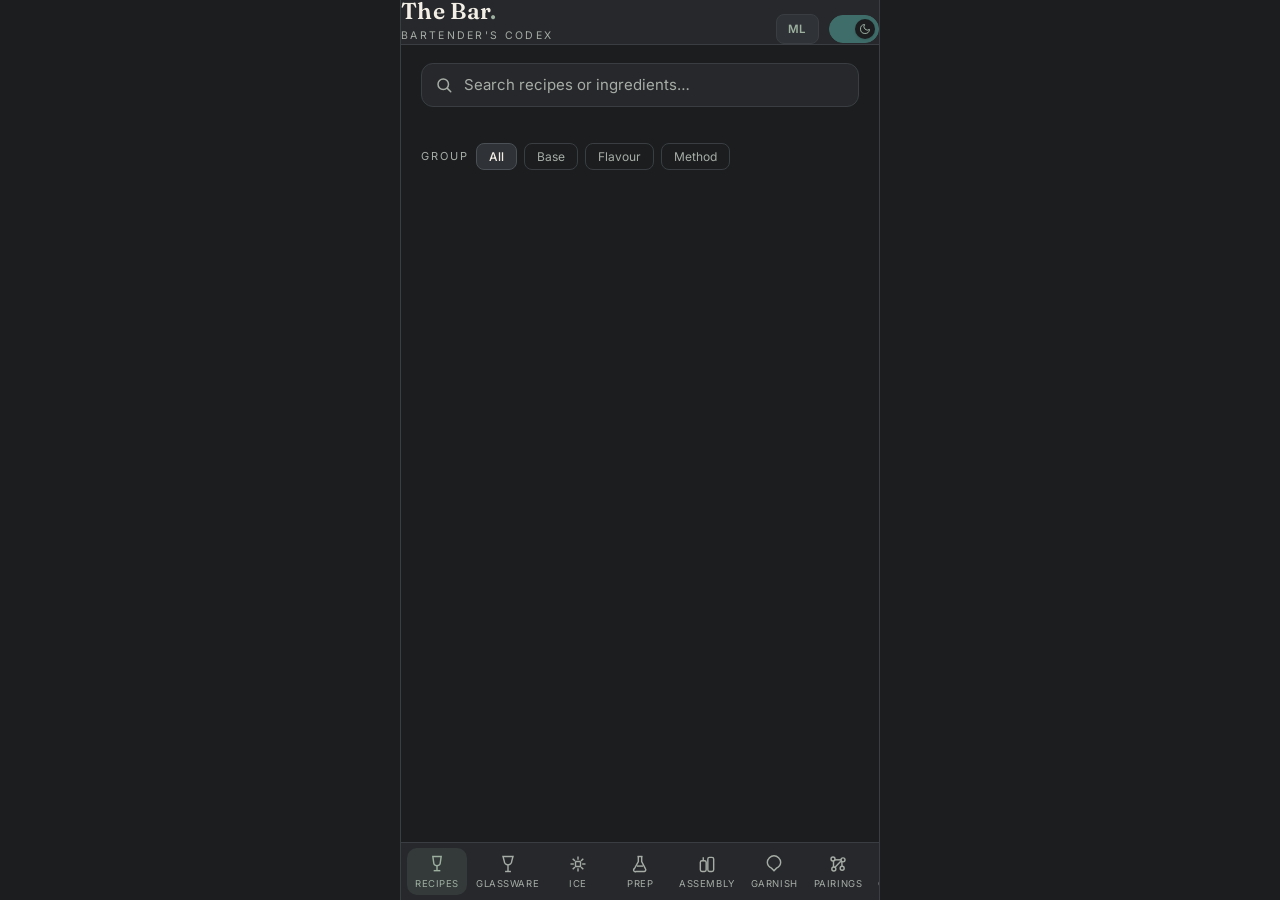
==== index.html @ e8b851ca "feat: The Bar — cocktail recipe browser + service app Single-file vanilla HTML/CSS/JS app (no framew" ====
<!DOCTYPE html>
<html lang="en" data-theme="dark">
<head>
<meta charset="UTF-8" />
<meta name="viewport" content="width=device-width, initial-scale=1.0, maximum-scale=1.0, viewport-fit=cover" />
<meta id="theme-color-meta" name="theme-color" content="#1B1D1F" />
<meta name="apple-mobile-web-app-capable" content="yes" />
<meta name="apple-mobile-web-app-status-bar-style" content="black-translucent" />
<meta name="apple-mobile-web-app-title" content="The Bar" />
<title>The Bar — Cocktail recipes &amp; service</title>
<link rel="preconnect" href="https://fonts.googleapis.com" />
<link rel="preconnect" href="https://fonts.gstatic.com" crossorigin />
<link href="https://fonts.googleapis.com/css2?family=Fraunces:opsz,wght@9..144,400;9..144,500;9..144,600&family=Inter:wght@400;500;600&display=swap" rel="stylesheet" />
<!-- Design tokens (colours, fonts, motion) — edit tokens.css to re-theme -->
<link rel="stylesheet" href="tokens.css" />
<style>
/* ── Reset ─────────────────────────────────────────────── */
*,*::before,*::after{box-sizing:border-box;margin:0;padding:0;-webkit-tap-highlight-color:transparent}
html,body{height:100%}
body{background:var(--bg);color:var(--text);font-family:var(--sans);font-size:16px;line-height:1.5;
  -webkit-font-smoothing:antialiased;display:flex;justify-content:center;transition:background .25s,color .25s}

/* ── App shell ─────────────────────────────────────────── */
.app{width:100%;max-width:480px;min-height:100dvh;background:var(--bg);display:flex;
  flex-direction:column;position:relative;overflow:hidden;
  border-left:1px solid var(--border);border-right:1px solid var(--border)}

/* ── Topbar ────────────────────────────────────────────── */
.topbar{flex:0 0 auto;padding:calc(env(safe-area-inset-top)+18px) 20px 13px;
  border-bottom:1px solid var(--border);background:var(--surface);
  display:flex;align-items:flex-end;justify-content:space-between}
.brand{font-family:var(--serif);font-weight:600;font-size:23px;letter-spacing:.3px;line-height:1}
.brand .dot{color:var(--accent)}
.brand-sub{font-size:10.5px;letter-spacing:.22em;text-transform:uppercase;color:var(--muted);margin-top:5px}
.topbar-right{display:flex;gap:10px;align-items:center}

/* Unit toggle pill */
.unit-toggle{font-family:var(--sans);font-size:11.5px;font-weight:600;letter-spacing:.06em;
  padding:0 11px;height:30px;border-radius:8px;border:1px solid var(--border);
  background:var(--surface-alt);color:var(--accent);cursor:pointer;transition:.2s var(--ease)}
.unit-toggle:active{transform:scale(.93)}

/* Moon/Sun theme flick toggle */
.theme-flick{width:50px;height:28px;border-radius:14px;border:1px solid var(--border);
  background:var(--surface-alt);cursor:pointer;position:relative;
  transition:background .28s var(--ease),border-color .28s;padding:0}
[data-theme="dark"] .theme-flick{background:var(--accent-m);border-color:var(--accent-m)}
.theme-flick .knob{position:absolute;top:3px;left:3px;width:20px;height:20px;border-radius:50%;
  background:var(--bg);display:flex;align-items:center;justify-content:center;
  transition:transform .28s var(--ease),background .28s;box-shadow:0 1px 3px rgba(0,0,0,.15)}
[data-theme="dark"] .theme-flick .knob{transform:translateX(22px)}
.theme-flick .knob svg{width:12px;height:12px;stroke:var(--accent);fill:none;stroke-width:2;flex:0 0 auto}

/* ── Main / views ──────────────────────────────────────── */
.main{flex:1;position:relative;overflow:hidden}
.view{position:absolute;inset:0;overflow-y:auto;-webkit-overflow-scrolling:touch;
  padding:18px 20px calc(76px + env(safe-area-inset-bottom));
  opacity:0;transform:translateY(8px);
  transition:opacity .3s var(--ease),transform .3s var(--ease);pointer-events:none}
.view.active{opacity:1;transform:none;pointer-events:auto}
#detail{transform:translateX(30px)}#detail.active{transform:none}

/* ── Search & chips ────────────────────────────────────── */
.search{position:relative;margin-bottom:12px}
.search input{width:100%;height:44px;border-radius:12px;border:1px solid var(--border);
  background:var(--surface);color:var(--text);font-family:var(--sans);font-size:15px;
  padding:0 16px 0 42px;outline:none;transition:.2s}
.search input::placeholder{color:var(--muted)}
.search input:focus{border-color:var(--accent)}
.search svg{position:absolute;left:14px;top:50%;transform:translateY(-50%);
  width:18px;height:18px;stroke:var(--muted);fill:none}
.chips{display:flex;gap:8px;overflow-x:auto;padding:0 0 4px;
  margin:0 -20px;padding-left:20px;padding-right:20px;scrollbar-width:none}
.chips::-webkit-scrollbar{display:none}
.chip{flex:0 0 auto;border:1px solid var(--border);background:transparent;color:var(--muted);
  font-family:var(--sans);font-size:13px;padding:6px 13px;border-radius:999px;
  cursor:pointer;transition:.2s var(--ease);white-space:nowrap}
.chip.on{background:var(--accent);border-color:var(--accent);color:var(--bg);font-weight:500}
.chip:active{transform:scale(.95)}

/* Flavour chips (secondary row) */
.fchips{display:flex;gap:7px;overflow-x:auto;padding:8px 0 12px;
  margin:0 -20px;padding-left:20px;padding-right:20px;scrollbar-width:none}
.fchips::-webkit-scrollbar{display:none}
.fchip{flex:0 0 auto;border:1px solid var(--border);background:transparent;color:var(--muted);
  font-family:var(--sans);font-size:12px;padding:5px 11px;border-radius:999px;
  cursor:pointer;transition:.2s var(--ease);white-space:nowrap;letter-spacing:.01em}
.fchip.on{background:var(--accent-soft);border-color:var(--accent-m);color:var(--accent);font-weight:500}

/* Group-by selector */
.view-opts{display:flex;align-items:center;gap:7px;margin-bottom:14px;flex-wrap:wrap}
.view-opts .lbl{font-size:11px;letter-spacing:.18em;text-transform:uppercase;color:var(--muted);flex:0 0 auto}
.grp-btn{border:1px solid var(--border);background:transparent;color:var(--muted);
  font-family:var(--sans);font-size:12px;padding:5px 12px;border-radius:8px;
  cursor:pointer;transition:.2s var(--ease);white-space:nowrap}
.grp-btn.on{background:var(--surface-alt);border-color:var(--border-s);color:var(--text);font-weight:500}

/* Group header */
.grp-head{font-size:10.5px;letter-spacing:.22em;text-transform:uppercase;color:var(--accent);
  margin:20px 0 10px;padding-top:4px}
.grp-head:first-child{margin-top:0}

/* ── Recipe cards ───────────────────────────────────────── */
.count{font-size:12px;color:var(--muted);margin:0 2px 12px}
.card{position:relative;display:block;width:100%;text-align:left;cursor:pointer;
  background:var(--surface);border:1px solid var(--border);border-radius:16px;
  padding:16px 18px 15px;margin-bottom:10px;color:var(--text);
  transition:.22s var(--ease);overflow:hidden}
.card:active{transform:scale(.986);background:var(--surface-alt)}
.card .ab{position:absolute;left:0;top:12px;bottom:12px;width:3px;
  border-radius:0 3px 3px 0;background:var(--accent)}
.card h3{font-family:var(--serif);font-weight:500;font-size:20px;line-height:1.15;padding-left:8px}
.card .meta{display:flex;align-items:center;gap:8px;margin-top:6px;padding-left:8px;color:var(--muted);font-size:12.5px}
.card .meta b{color:var(--accent);font-weight:500}
.card .ftags{display:flex;flex-wrap:wrap;gap:5px;margin-top:8px;padding-left:8px}
.card .ftag{font-size:11px;padding:2px 8px;border-radius:5px;
  background:var(--accent-soft);color:var(--accent);letter-spacing:.02em}
.sep{width:3px;height:3px;border-radius:50%;background:var(--border-s);flex:0 0 auto}
.empty{text-align:center;color:var(--muted);padding:60px 20px;font-size:14px}

/* ── Detail view ───────────────────────────────────────── */
.back{display:inline-flex;align-items:center;gap:7px;background:none;border:none;
  color:var(--muted);font-family:var(--sans);font-size:14px;cursor:pointer;padding:4px 0;margin-bottom:14px}
.back svg{width:16px;height:16px;stroke:var(--accent);fill:none;stroke-width:2}
.d-head{display:flex;gap:14px;align-items:flex-start;justify-content:space-between}
.d-title{font-family:var(--serif);font-weight:600;font-size:30px;line-height:1.05}
.d-actions{display:flex;gap:6px;align-items:flex-start;padding-top:4px}
.fav-btn{background:none;border:none;cursor:pointer;color:var(--muted);
  padding:3px;transition:.2s;border-radius:6px}
.fav-btn.on{color:var(--warning)}
.fav-btn svg{width:22px;height:22px;fill:none;stroke:currentColor;stroke-width:1.8;display:block}
.fav-btn.on svg{fill:currentColor}
.d-glassart{flex:0 0 auto;color:var(--accent)}
.d-glassart svg{width:48px;height:70px;display:block}
.d-profile{color:var(--muted);font-size:14px;line-height:1.55;margin-top:12px;
  font-style:italic;font-family:var(--serif)}
.tags{display:flex;flex-wrap:wrap;gap:7px;margin-top:14px}
.tag{font-size:11.5px;color:var(--text);background:var(--surface-alt);
  border:1px solid var(--border);padding:5px 11px;border-radius:8px}
.tag b{color:var(--accent);font-weight:500}
.d-flavours{display:flex;flex-wrap:wrap;gap:6px;margin-top:10px}
.d-ftag{font-size:11.5px;padding:4px 10px;border-radius:6px;
  background:var(--accent-soft);color:var(--accent);border:1px solid var(--accent-m);
  letter-spacing:.02em}
.section-label{font-size:10.5px;letter-spacing:.26em;text-transform:uppercase;
  color:var(--muted);margin:24px 0 12px}
.unit-inline{float:right;margin-top:-2px;font-size:11px;font-weight:600;letter-spacing:.05em;
  color:var(--accent);background:var(--accent-soft);border:1px solid var(--accent-m);
  border-radius:6px;padding:2px 9px;cursor:pointer;transition:.2s;font-family:var(--sans)}
.unit-inline:active{transform:scale(.93)}
.ing{display:flex;align-items:baseline;gap:12px;padding:9px 0;
  border-bottom:1px solid var(--border)}
.ing:last-child{border-bottom:none}
.ing .q{flex:0 0 80px;color:var(--accent);font-variant-numeric:tabular-nums;
  font-size:13.5px;font-weight:600}
.ing .n{color:var(--text);font-size:15px}
.step{display:flex;gap:12px;padding:6px 0}
.step .num{flex:0 0 22px;height:22px;border-radius:50%;border:1px solid var(--border-s);
  color:var(--accent);font-size:11px;display:flex;align-items:center;justify-content:center;margin-top:2px}
.step p{font-size:14.5px;line-height:1.55;color:var(--text)}
.note{background:var(--surface-alt);border:1px solid var(--border);
  border-left:3px solid var(--accent);border-radius:0 12px 12px 0;
  padding:13px 15px;font-size:14px;line-height:1.6;color:var(--muted)}
.note b{color:var(--text);font-weight:500}

/* ── FlavorGraph pairing UI ────────────────────────────── */
.fg-block{margin-top:8px}
.fg-row{margin:14px 0}
.fg-label{display:block;font-size:10.5px;letter-spacing:.22em;text-transform:uppercase;
  color:var(--muted);margin-bottom:8px}
.fg-chips{display:flex;flex-wrap:wrap;gap:6px}
.fg-chip{font-size:12.5px;padding:5px 11px;border-radius:7px;cursor:pointer;
  background:var(--surface-alt);color:var(--text);border:1px solid var(--border);
  transition:.15s var(--ease);display:inline-flex;align-items:center;gap:6px}
.fg-chip:hover{border-color:var(--accent-m);color:var(--accent)}
.fg-chip:active{transform:scale(.95)}
.fg-chip small{font-size:9.5px;letter-spacing:.08em;text-transform:uppercase;color:var(--muted)}
.fg-hint{color:var(--muted);font-size:13px;padding:6px 0}
.fg-twist-btn{margin-top:14px;font-family:var(--sans);font-size:13px;font-weight:600;
  letter-spacing:.03em;color:var(--accent);background:var(--accent-soft);
  border:1px solid var(--accent-m);border-radius:9px;padding:9px 16px;cursor:pointer;
  transition:.18s var(--ease)}
.fg-twist-btn:hover{background:var(--accent);color:var(--bg)}
.fg-twist-btn:active{transform:scale(.96)}
.fg-twist-btn:disabled{opacity:.6;cursor:default}
.fg-credit{margin-top:16px;font-size:10.5px;color:var(--muted);opacity:.8}
.fg-explore-head{font-size:10.5px;letter-spacing:.22em;text-transform:uppercase;
  color:var(--muted);margin:6px 0 12px}
.fg-explore-grid .fg-chip{font-size:13.5px;padding:7px 13px}

/* ── Library tabs shared ───────────────────────────────── */
.lib-head{font-family:var(--serif);font-size:22px;font-weight:500;margin-bottom:4px}
.lib-sub{color:var(--muted);font-size:13.5px;line-height:1.5;margin-bottom:18px}
.lib-card{background:var(--surface);border:1px solid var(--border);border-radius:16px;
  padding:15px;margin-bottom:10px;display:flex;gap:13px;align-items:flex-start}
.lib-art{flex:0 0 50px;height:74px;color:var(--accent);display:flex;align-items:center;justify-content:center}
.lib-art svg{width:46px;height:70px}
.lib-card h3{font-family:var(--serif);font-weight:500;font-size:17.5px;line-height:1.1}
.lib-card .aka{color:var(--muted);font-size:11.5px;margin-top:3px}
.lib-card p{color:var(--muted);font-size:13.5px;line-height:1.5;margin-top:8px}
.lib-card .mr{margin-top:8px;font-size:12.5px;color:var(--text)}
.lib-card .mr b{color:var(--accent);font-weight:500}
.lib-card .cap{margin-top:5px;font-size:12px;color:var(--muted)}

/* ── Ice tab (redesigned) ──────────────────────────────── */
.ice-selector{display:flex;gap:7px;overflow-x:auto;padding:0 0 16px;
  margin:0 -20px;padding-left:20px;padding-right:20px;scrollbar-width:none}
.ice-selector::-webkit-scrollbar{display:none}
.ice-pill{flex:0 0 auto;border:1px solid var(--border);background:transparent;color:var(--muted);
  font-family:var(--sans);font-size:12.5px;padding:7px 14px;border-radius:999px;
  cursor:pointer;transition:.2s var(--ease);white-space:nowrap}
.ice-pill.on{background:var(--accent);border-color:var(--accent);color:var(--bg);font-weight:500}
.ice-detail-card{background:var(--surface);border:1px solid var(--border);border-radius:20px;overflow:hidden}
.ice-big-art{background:var(--surface-alt);padding:32px 20px 24px;
  display:flex;align-items:center;justify-content:center;min-height:180px;
  border-bottom:1px solid var(--border)}
.ice-big-art svg{width:100%;max-width:260px;height:auto}
.ice-detail-body{padding:22px 20px}
.ice-name{font-family:var(--serif);font-weight:500;font-size:22px;line-height:1.1;margin-bottom:4px}
.ice-dil-badge{display:inline-flex;align-items:center;gap:6px;margin-bottom:14px}
.ice-dil-label{font-size:10px;letter-spacing:.2em;text-transform:uppercase;color:var(--muted)}
.ice-dil-val{font-size:12.5px;font-weight:600;color:var(--accent);
  background:var(--accent-soft);border:1px solid var(--accent-m);
  padding:2px 10px;border-radius:6px}
.ice-desc{color:var(--muted);font-size:14px;line-height:1.6;margin-bottom:20px;font-family:var(--serif);font-style:italic}
.ice-section{margin-bottom:18px}
.ice-section-label{font-size:10px;letter-spacing:.24em;text-transform:uppercase;
  color:var(--muted);margin-bottom:9px}
.ice-list{list-style:none;display:flex;flex-direction:column;gap:5px}
.ice-list li{font-size:14px;color:var(--text);line-height:1.5;
  display:flex;align-items:flex-start;gap:8px}
.ice-list li::before{content:"";flex:0 0 5px;height:5px;border-radius:50%;
  background:var(--accent-m);margin-top:7px}
.ice-list.avoid li::before{background:var(--danger)}
.ice-chips-row{display:flex;flex-wrap:wrap;gap:7px}
.ice-chip-item{font-size:12.5px;padding:5px 12px;border-radius:8px;
  background:var(--surface-alt);border:1px solid var(--border);color:var(--text)}
.ice-notes{display:flex;flex-direction:column;gap:9px;margin-top:4px}
.ice-note-item{font-size:13px;line-height:1.55;color:var(--muted);
  background:var(--surface-alt);border-radius:10px;padding:10px 13px;
  border-left:3px solid var(--accent)}
.ice-note-item b{color:var(--text);font-weight:500}

/* ── Techniques (Prep / Assembly) ──────────────────────── */
.tcat{font-size:10.5px;letter-spacing:.26em;text-transform:uppercase;color:var(--accent);margin:22px 0 12px}
.tcat:first-child{margin-top:2px}
.tcard{background:var(--surface);border:1px solid var(--border);border-radius:16px;padding:16px 18px;margin-bottom:10px}
.tcard h3{font-family:var(--serif);font-weight:500;font-size:17.5px;line-height:1.15}
.tcard .sum{color:var(--muted);font-size:13.5px;line-height:1.5;margin-top:6px}
.tcard details{margin-top:10px}
.tcard summary{cursor:pointer;font-size:12.5px;color:var(--accent);letter-spacing:.04em;list-style:none;padding:4px 0;user-select:none}
.tcard summary::-webkit-details-marker{display:none}
.tcard summary::after{content:' 93'}
.tcard details[open] summary::after{content:' 91'}
.tcard .how{margin-top:8px}
.tcard .how .step{padding:4px 0}
.tcard .tip{margin-top:10px;font-size:13px;line-height:1.55;color:var(--text);background:var(--surface-alt);border-radius:10px;padding:10px 13px}
.tcard .tip b{color:var(--accent);font-weight:500}
.variant-tag{display:inline-block;font-size:11px;padding:2px 9px;border-radius:6px;background:var(--accent-soft);color:var(--accent);margin:4px 3px 0 0}

/* ── Garnish grid ──────────────────────────────────────── */
.garn-grid{display:grid;grid-template-columns:1fr 1fr;gap:9px}
.garn-card{background:var(--surface);border:1px solid var(--border);border-radius:13px;padding:13px}
.garn-card h4{font-family:var(--serif);font-size:14.5px;font-weight:500;margin-bottom:4px}
.garn-card .place{font-size:11.5px;color:var(--accent)}
.garn-card .tip{font-size:12px;color:var(--muted);margin-top:5px;line-height:1.4}

/* ── Conversions ───────────────────────────────────────── */
.conv-tabs{display:flex;gap:6px;margin-bottom:20px;flex-wrap:wrap}
.conv-tab{border:1px solid var(--border);background:transparent;color:var(--muted);
  font-family:var(--sans);font-size:12.5px;padding:7px 13px;border-radius:8px;cursor:pointer;transition:.2s}
.conv-tab.on{background:var(--accent);border-color:var(--accent);color:var(--bg);font-weight:600}
.conv-panel{display:none}.conv-panel.on{display:block}
.conv-row{display:flex;gap:8px;align-items:center;margin-bottom:12px}
.conv-row input[type=number]{flex:1;height:44px;border-radius:10px;border:1px solid var(--border);
  background:var(--surface);color:var(--text);font-size:16px;padding:0 14px;
  outline:none;font-family:var(--sans);transition:.2s;min-width:0}
.conv-row input:focus{border-color:var(--accent)}
.conv-row select{height:44px;border-radius:10px;border:1px solid var(--border);
  background:var(--surface);color:var(--text);font-size:13.5px;padding:0 10px;outline:none;cursor:pointer;font-family:var(--sans)}
.conv-result{background:var(--surface-alt);border-radius:12px;padding:18px;text-align:center;margin-top:4px}
.conv-result .val{font-family:var(--serif);font-size:30px;font-weight:500;color:var(--accent)}
.conv-result .lbl{font-size:13px;color:var(--muted);margin-top:3px}
.conv-setting{display:flex;align-items:center;justify-content:space-between;
  background:var(--surface);border:1px solid var(--border);border-radius:12px;padding:13px 16px;margin-top:16px}
.conv-setting .cs-text span{font-size:14px;color:var(--text)}
.conv-setting .cs-text small{font-size:12px;color:var(--muted);display:block;margin-top:2px}
.toggle-pill{position:relative;width:42px;height:24px;background:var(--border-s);
  border-radius:12px;cursor:pointer;transition:background .2s;border:none;flex:0 0 auto}
.toggle-pill.on{background:var(--accent)}
.toggle-pill::after{content:'';position:absolute;left:3px;top:3px;width:18px;height:18px;
  border-radius:50%;background:#fff;transition:transform .2s}
.toggle-pill.on::after{transform:translateX(18px)}

/* ── Favourites & Settings ─────────────────────────────── */
.fav-empty{text-align:center;padding:60px 20px;color:var(--muted);font-size:14px}
.settings-sec{margin-bottom:26px}
.settings-sec h3{font-family:var(--serif);font-size:18px;font-weight:500;margin-bottom:12px}
.setting-row{display:flex;align-items:center;justify-content:space-between;
  padding:13px 0;border-bottom:1px solid var(--border)}
.setting-row:last-child{border-bottom:none}
.setting-row .sr-text span{font-size:14.5px}
.setting-row .sr-text small{font-size:12px;color:var(--muted);display:block;margin-top:2px}
.datasrc{margin-top:10px;font-size:12px;color:var(--muted);display:flex;align-items:center;gap:7px}
.datasrc .pill{width:7px;height:7px;border-radius:50%;background:var(--success);flex:0 0 auto}

/* ── Add view ──────────────────────────────────────────── */
.add-grid{display:grid;grid-template-columns:1fr 1fr;gap:10px}
.add-btn{background:var(--surface);border:1px solid var(--border);border-radius:14px;
  padding:18px 14px;cursor:pointer;text-align:center;transition:.2s var(--ease);color:var(--text)}
.add-btn:active{transform:scale(.95);background:var(--surface-alt)}
.add-btn svg{width:24px;height:24px;stroke:var(--accent);fill:none;stroke-width:1.6;display:block;margin:0 auto 8px}
.add-btn span{font-size:13px}

/* ── Bottom nav ────────────────────────────────────────── */
.nav{position:absolute;left:0;right:0;bottom:0;display:flex;overflow-x:auto;
  scrollbar-width:none;background:var(--surface);border-top:1px solid var(--border);
  padding:5px 6px calc(5px + env(safe-area-inset-bottom));gap:2px;
  -webkit-overflow-scrolling:touch}
.nav::-webkit-scrollbar{display:none}
.nav button{flex:0 0 auto;min-width:60px;background:none;border:none;color:var(--muted);
  font-family:var(--sans);font-size:9.5px;letter-spacing:.06em;text-transform:uppercase;
  cursor:pointer;display:flex;flex-direction:column;align-items:center;gap:4px;
  padding:6px 7px;border-radius:10px;transition:.2s var(--ease);white-space:nowrap}
.nav button svg{width:20px;height:20px;stroke:currentColor;fill:none;stroke-width:1.7}
.nav button.on{color:var(--accent);background:var(--accent-soft)}
.nav button:active{transform:scale(.88)}
</style>
</head>
<body>
<div class="app">
  <header class="topbar">
    <div>
      <div class="brand">The Bar<span class="dot">.</span></div>
      <div class="brand-sub">Bartender's codex</div>
    </div>
    <div class="topbar-right">
      <button class="unit-toggle" id="unit-toggle-btn">ML</button>
      <button class="theme-flick" id="theme-btn" aria-label="Toggle theme">
        <span class="knob" id="theme-knob">
          <svg id="theme-icon" viewBox="0 0 24 24">
            <path d="M21 12.79A9 9 0 1111.21 3 7 7 0 0021 12.79z"/>
          </svg>
        </span>
      </button>
    </div>
  </header>

  <div class="main">

    <!-- RECIPES
         DEV NOTE — recipe overview segmentation options:
         Currently: filter by base spirit (horizontal chip bar) + flavour tags.
         Future considerations for additional grouping axes:
           - By colour: amber / white / red / pink / green — useful for visual menu design
           - By occasion: aperitivo / digestivo / session / celebration
           - By ABV tier: low (under 10%) / mid / high / spirit-forward
           - By occasion / service context: brunch / nightcap / long drink / shot
           - By ingredient availability ("what can I make?")
         The group-by selector below (All / Base / Flavour / Method) is the v1
         approach. Colour and occasion grouping should be added as additional
         flavour tags in the recipe data, not as separate data fields, so they
         work with the same filter/group rendering logic.
    -->
    <section class="view active" id="recipes">
      <div class="search">
        <svg viewBox="0 0 24 24" fill="none" stroke-width="2" stroke-linecap="round"><circle cx="11" cy="11" r="7"/><line x1="21" y1="21" x2="16.5" y2="16.5"/></svg>
        <input id="q" type="search" placeholder="Search recipes or ingredients…" autocomplete="off" />
      </div>
      <!-- Spirit filter chips -->
      <div class="chips" id="chips"></div>
      <!-- Flavour filter chips -->
      <div class="fchips" id="fchips"></div>
      <!-- Group-by selector -->
      <div class="view-opts">
        <span class="lbl">Group</span>
        <button class="grp-btn on" data-grp="none">All</button>
        <button class="grp-btn" data-grp="base">Base</button>
        <button class="grp-btn" data-grp="flavour">Flavour</button>
        <button class="grp-btn" data-grp="method">Method</button>
      </div>
      <div class="count" id="count"></div>
      <div id="list"></div>
    </section>

    <!-- DETAIL -->
    <section class="view" id="detail"></section>

    <!-- GLASSWARE -->
    <section class="view" id="glassware">
      <div class="lib-head">Glassware</div>
      <div class="lib-sub">The right glass shapes aroma, temperature and dilution.</div>
      <div id="glasslist"></div>
    </section>

    <!-- ICE — swipeable selector + large-format detail card -->
    <section class="view" id="ice">
      <div class="lib-head">Ice</div>
      <div class="lib-sub">Select a type to see its dilution profile, compatible glassware and service notes.</div>
      <div class="ice-selector" id="ice-selector"></div>
      <div id="ice-detail"></div>
    </section>

    <!-- PREP -->
    <section class="view" id="prep">
      <div class="lib-head">Prep</div>
      <div class="lib-sub">Clarifications, infusions and mise en place — what happens before service.</div>
      <div id="preplist"></div>
    </section>

    <!-- ASSEMBLY -->
    <section class="view" id="assembly">
      <div class="lib-head">Assembly</div>
      <div class="lib-sub">Every build method and when to use it.</div>
      <div id="assemblylist"></div>
    </section>

    <!-- GARNISH -->
    <section class="view" id="garnish">
      <div class="lib-head">Garnish</div>
      <div class="lib-sub">Finishing touches — aroma, placement and visual.</div>
      <div id="garnishlist"></div>
    </section>

    <!-- PAIRINGS — FlavorGraph explorer -->
    <section class="view" id="pairings">
      <div class="lib-head">Pairings</div>
      <div class="lib-sub">FlavorGraph pairing explorer — search any ingredient to see what it goes with.</div>
      <div class="search">
        <svg viewBox="0 0 24 24" fill="none" stroke-width="2" stroke-linecap="round"><circle cx="11" cy="11" r="7"/><line x1="21" y1="21" x2="16.5" y2="16.5"/></svg>
        <input id="fg-q" type="search" placeholder="Try lime, mint, mezcal, espresso…" autocomplete="off" />
      </div>
      <div id="fg-explore"></div>
    </section>

    <!-- CONVERSIONS -->
    <section class="view" id="conversions">
      <div class="lib-head">Conversions</div>
      <div class="lib-sub">Bar measures, volume, weight and temperature.</div>
      <div class="conv-tabs">
        <button class="conv-tab on" data-cp="cp-bar">Bar</button>
        <button class="conv-tab" data-cp="cp-vol">Volume</button>
        <button class="conv-tab" data-cp="cp-wt">Weight</button>
        <button class="conv-tab" data-cp="cp-temp">Temp</button>
      </div>
      <div class="conv-panel on" id="cp-bar">
        <div class="conv-row">
          <input type="number" id="bar-val" value="30" min="0" step="any" />
          <select id="bar-from"></select>
        </div>
        <div style="text-align:center;color:var(--muted);font-size:13px;margin:4px 0">converts to</div>
        <div class="conv-row"><select id="bar-to"></select></div>
        <div class="conv-result"><div class="val" id="bar-out">—</div><div class="lbl" id="bar-lbl"></div></div>
        <div class="conv-setting">
          <div class="cs-text"><span>Precise oz = 29.5735 ml</span><small>Default: 30 ml (bar jigger)</small></div>
          <button class="toggle-pill" id="precise-oz-btn"></button>
        </div>
      </div>
      <div class="conv-panel" id="cp-vol">
        <div class="conv-row"><input type="number" id="vol-val" value="100" min="0" step="any" /><select id="vol-from"></select></div>
        <div style="text-align:center;color:var(--muted);font-size:13px;margin:4px 0">converts to</div>
        <div class="conv-row"><select id="vol-to"></select></div>
        <div class="conv-result"><div class="val" id="vol-out">—</div><div class="lbl" id="vol-lbl"></div></div>
      </div>
      <div class="conv-panel" id="cp-wt">
        <div class="conv-row"><input type="number" id="wt-val" value="100" min="0" step="any" /><select id="wt-from"></select></div>
        <div style="text-align:center;color:var(--muted);font-size:13px;margin:4px 0">converts to</div>
        <div class="conv-row"><select id="wt-to"></select></div>
        <div class="conv-result"><div class="val" id="wt-out">—</div><div class="lbl" id="wt-lbl"></div></div>
      </div>
      <div class="conv-panel" id="cp-temp">
        <div class="conv-row"><input type="number" id="temp-val" value="4" step="any" /><select id="temp-from"><option value="c">°C</option><option value="f">°F</option></select></div>
        <div style="text-align:center;color:var(--muted);font-size:13px;margin:4px 0">converts to</div>
        <div class="conv-row"><select id="temp-to"><option value="f">°F</option><option value="c">°C</option></select></div>
        <div class="conv-result"><div class="val" id="temp-out">—</div><div class="lbl" id="temp-lbl"></div></div>
      </div>
    </section>

    <!-- FAVOURITES -->
    <section class="view" id="favourites">
      <div class="lib-head">Favourites</div>
      <div class="lib-sub">Recipes you've starred.</div>
      <div id="favlist"></div>
    </section>

    <!-- ADD -->
    <section class="view" id="add">
      <div class="lib-head">Add</div>
      <div class="lib-sub">Save your own recipes to the collection. (Coming soon — updates via Supabase for now.)</div>
      <div class="add-grid">
        <button class="add-btn"><svg viewBox="0 0 24 24"><path d="M7 3h10l-1 7a4 4 0 01-8 0L7 3z"/><line x1="12" y1="14" x2="12" y2="20"/><line x1="8" y1="20" x2="16" y2="20"/></svg><span>Recipe</span></button>
        <button class="add-btn"><svg viewBox="0 0 24 24"><path d="M6 3h12l-1.5 5.5a4.5 4.5 0 01-9 0L6 3z"/><line x1="12" y1="13" x2="12" y2="21"/><line x1="8.5" y1="21" x2="15.5" y2="21"/></svg><span>Glassware</span></button>
        <button class="add-btn"><svg viewBox="0 0 24 24"><path d="M9 3h6"/><path d="M10 3v6l-4.6 8.4A2 2 0 007.2 21h9.6a2 2 0 001.8-3.1L14 9V3"/><line x1="8.4" y1="14.5" x2="15.6" y2="14.5"/></svg><span>Technique</span></button>
        <button class="add-btn"><svg viewBox="0 0 24 24"><circle cx="12" cy="12" r="9"/><line x1="12" y1="8" x2="12" y2="16"/><line x1="8" y1="12" x2="16" y2="12"/></svg><span>More soon</span></button>
      </div>
    </section>

    <!-- SETTINGS -->
    <section class="view" id="settings">
      <div class="lib-head">Settings</div>
      <div class="settings-sec">
        <h3>Display</h3>
        <div class="setting-row">
          <div class="sr-text"><span>Dark mode</span><small>Easier on the eyes in dim bars</small></div>
          <button class="toggle-pill" id="dark-toggle"></button>
        </div>
        <div class="setting-row">
          <div class="sr-text"><span>Show oz instead of ml</span><small>1 oz = 30 ml by default</small></div>
          <button class="toggle-pill" id="unit-toggle-settings"></button>
        </div>
        <div class="setting-row">
          <div class="sr-text"><span>Precise oz (29.5735 ml)</span><small>Off = bar-standard 30 ml</small></div>
          <button class="toggle-pill" id="precise-oz-settings"></button>
        </div>
      </div>
      <div class="settings-sec">
        <h3>Data</h3>
        <div class="datasrc" id="datasrc"><span class="pill"></span><span>Loading…</span></div>
      </div>
    </section>

  </div><!-- /main -->

  <nav class="nav" id="nav">
    <button data-go="recipes" class="on">
      <svg viewBox="0 0 24 24"><path d="M7 3h10l-1 7a4 4 0 01-8 0L7 3z"/><line x1="12" y1="14" x2="12" y2="20"/><line x1="8" y1="20" x2="16" y2="20"/></svg>Recipes
    </button>
    <button data-go="glassware">
      <svg viewBox="0 0 24 24"><path d="M6 3h12l-1.5 5.5a4.5 4.5 0 01-9 0L6 3z"/><line x1="12" y1="13" x2="12" y2="21"/><line x1="8.5" y1="21" x2="15.5" y2="21"/></svg>Glassware
    </button>
    <button data-go="ice">
      <svg viewBox="0 0 24 24"><rect x="9" y="9" width="6" height="6" rx="1"/><line x1="12" y1="3" x2="12" y2="7"/><line x1="12" y1="17" x2="12" y2="21"/><line x1="3" y1="12" x2="7" y2="12"/><line x1="17" y1="12" x2="21" y2="12"/><line x1="5.6" y1="5.6" x2="8.5" y2="8.5"/><line x1="15.5" y1="15.5" x2="18.4" y2="18.4"/><line x1="18.4" y1="5.6" x2="15.5" y2="8.5"/><line x1="8.5" y1="15.5" x2="5.6" y2="18.4"/></svg>Ice
    </button>
    <button data-go="prep">
      <svg viewBox="0 0 24 24"><path d="M9 3h6"/><path d="M10 3v6l-4.6 8.4A2 2 0 007.2 21h9.6a2 2 0 001.8-3.1L14 9V3"/><line x1="8.4" y1="14.5" x2="15.6" y2="14.5"/></svg>Prep
    </button>
    <button data-go="assembly">
      <svg viewBox="0 0 24 24"><rect x="4" y="8" width="7" height="13" rx="2"/><rect x="13" y="4" width="7" height="17" rx="2"/><line x1="7.5" y1="8" x2="7.5" y2="4"/></svg>Assembly
    </button>
    <button data-go="garnish">
      <svg viewBox="0 0 24 24"><path d="M12 2C8 2 4 6 4 10c0 3 2 5.5 5 7l3 3 3-3c3-1.5 5-4 5-7 0-4-4-8-8-8z"/></svg>Garnish
    </button>
    <button data-go="pairings">
      <svg viewBox="0 0 24 24"><circle cx="6" cy="6" r="2.4"/><circle cx="18" cy="7" r="2.4"/><circle cx="7" cy="18" r="2.4"/><circle cx="17" cy="17" r="2.4"/><line x1="8" y1="7" x2="16" y2="7"/><line x1="6.6" y1="8.2" x2="6.6" y2="15.6"/><line x1="7.8" y1="16.6" x2="15.4" y2="8.6"/><line x1="16.6" y1="9" x2="16.8" y2="14.8"/></svg>Pairings
    </button>
    <button data-go="conversions">
      <svg viewBox="0 0 24 24"><path d="M7 16V4m0 0L3 8m4-4l4 4"/><path d="M17 8v12m0 0l4-4m-4 4l-4-4"/></svg>Convert
    </button>
    <button data-go="favourites">
      <svg viewBox="0 0 24 24"><polygon points="12 2 15.09 8.26 22 9.27 17 14.14 18.18 21.02 12 17.77 5.82 21.02 7 14.14 2 9.27 8.91 8.26 12 2"/></svg>Favs
    </button>
    <button data-go="add">
      <svg viewBox="0 0 24 24"><circle cx="12" cy="12" r="9"/><line x1="12" y1="8" x2="12" y2="16"/><line x1="8" y1="12" x2="16" y2="12"/></svg>Add
    </button>
    <button data-go="settings">
      <svg viewBox="0 0 24 24"><circle cx="12" cy="12" r="3"/><path d="M19.4 15a1.65 1.65 0 00.33 1.82l.06.06a2 2 0 010 2.83 2 2 0 01-2.83 0l-.06-.06a1.65 1.65 0 00-1.82-.33 1.65 1.65 0 00-1 1.51V21a2 2 0 01-4 0v-.09A1.65 1.65 0 009 19.4a1.65 1.65 0 00-1.82.33l-.06.06a2 2 0 01-2.83-2.83l.06-.06A1.65 1.65 0 004.68 15a1.65 1.65 0 00-1.51-1H3a2 2 0 010-4h.09A1.65 1.65 0 004.6 9a1.65 1.65 0 00-.33-1.82l-.06-.06a2 2 0 012.83-2.83l.06.06A1.65 1.65 0 009 4.68a1.65 1.65 0 001-1.51V3a2 2 0 014 0v.09a1.65 1.65 0 001 1.51 1.65 1.65 0 001.82-.33l.06-.06a2 2 0 012.83 2.83l-.06.06A1.65 1.65 0 0019.4 9a1.65 1.65 0 001.51 1H21a2 2 0 010 4h-.09a1.65 1.65 0 00-1.51 1z"/></svg>Settings
    </button>
  </nav>
</div>

<script>

/* ============================================================
   SUPABASE-READY DATA LAYER
   ============================================================ */
const SUPABASE_URL = "";
const SUPABASE_ANON_KEY = "";

/* ============================================================
   FLAVORGRAPH — live pairing service client
   Talks to the Postgres RPCs created by flavorgraph/flavorgraph-schema.sql
   (flavor_pair / flavor_tags), exposed over Supabase REST.
   Results are cached in memory + localStorage so the bar can run offline
   after the first lookup.
   ============================================================ */
const FG = {
  enabled(){ return !!(SUPABASE_URL && SUPABASE_ANON_KEY); },
  _mem:new Map(),
  async _rpc(fn, body){
    const ck=fn+":"+JSON.stringify(body);
    if(this._mem.has(ck)) return this._mem.get(ck);
    try{ const ls=localStorage.getItem("fg:"+ck); if(ls){ const v=JSON.parse(ls); this._mem.set(ck,v); return v; } }catch(e){}
    const res=await fetch(SUPABASE_URL+"/rest/v1/rpc/"+fn,{
      method:"POST",
      headers:{apikey:SUPABASE_ANON_KEY,Authorization:"Bearer "+SUPABASE_ANON_KEY,"Content-Type":"application/json"},
      body:JSON.stringify(body)
    });
    if(!res.ok) throw new Error("FlavorGraph "+res.status);
    const data=await res.json();
    this._mem.set(ck,data);
    try{ localStorage.setItem("fg:"+ck,JSON.stringify(data)); }catch(e){}
    return data;
  },
  pair(ingredients, mode="explore", exclude=[], limit=10){
    return this._rpc("flavor_pair",{p_ingredients:ingredients,p_mode:mode,p_exclude:exclude,p_limit:limit});
  },
  tags(ingredients, limit=4){
    return this._rpc("flavor_tags",{p_ingredients:ingredients,p_limit:limit});
  }
};

async function loadData(){
  if(SUPABASE_URL && SUPABASE_ANON_KEY){
    try{
      const h={apikey:SUPABASE_ANON_KEY,Authorization:"Bearer "+SUPABASE_ANON_KEY};
      const [r,g,t]=await Promise.all([
        fetch(SUPABASE_URL+"/rest/v1/recipes?select=*&order=name.asc",{headers:h}),
        fetch(SUPABASE_URL+"/rest/v1/glassware?select=*&order=name.asc",{headers:h}),
        fetch(SUPABASE_URL+"/rest/v1/techniques?select=*&order=id.asc",{headers:h})
      ]);
      if(r.ok&&g.ok&&t.ok){
        const recipes=await r.json();
        const glassware=(await g.json()).map(x=>({...x,desc:x.desc??x.description}));
        const techniques=await t.json();
        return{recipes,glassware,techniques,source:"Supabase (live)"};
      }
    }catch(e){console.warn("Supabase unavailable, using bundled seed.",e)}
  }
  return{recipes:SEED_RECIPES,glassware:SEED_GLASSWARE,techniques:SEED_TECHNIQUES,source:"Bundled seed data"};
}

/* ============================================================
   SEED: RECIPES  (flavours[] added for tag filtering + grouping)
   ============================================================ */
const SEED_RECIPES=[
  {id:1,name:"Old Fashioned",base:"Whiskey",method:"Stirred",glass:"Rocks",served:"On a large cube",
   profile:"The original cocktail — spirit-forward, rich and barely sweet.",
   flavours:["boozy","bitter","sweet"],
   ingredients:[{q:"60 ml",n:"Bourbon"},{q:"7.5 ml",n:"Rich demerara syrup (2:1)"},{q:"2 dashes",n:"Angostura bitters"},{q:"Splash",n:"Water"}],
   garnish:"Expressed orange peel; optional brandied cherry",
   steps:["Add a large ice cube to a rocks glass.","Combine bourbon, syrup, bitters and water directly in the glass.","Stir 20-25 rotations until chilled and integrated.","Express the orange peel over the surface, run it around the rim and drop it in."],
   notes:"Dates to the early 1800s as the literal definition of a 'cock-tail'. When in doubt, under-sweeten."},
  {id:2,name:"Negroni",base:"Gin",method:"Stirred",glass:"Rocks",served:"On the rocks",
   profile:"Equal parts, bittersweet and bracing — an aperitivo benchmark.",
   flavours:["bitter","herbal","sweet"],
   ingredients:[{q:"30 ml",n:"London dry gin"},{q:"30 ml",n:"Campari"},{q:"30 ml",n:"Sweet vermouth"}],
   garnish:"Orange peel or half-wheel",
   steps:["Combine all over ice in a mixing glass.","Stir until well chilled, about 20 seconds.","Strain over a large cube in a rocks glass.","Express orange peel and garnish."],
   notes:"Born in Florence around 1919. Swap gin for prosecco to make a Sbagliato."},
  {id:3,name:"Daiquiri",base:"Rum",method:"Shaken",glass:"Coupe",served:"Up",
   profile:"The three-ingredient sour that tests a bartender — clean, bright, balanced.",
   flavours:["sour","refreshing","citrus"],
   ingredients:[{q:"60 ml",n:"White rum"},{q:"22.5 ml",n:"Fresh lime juice"},{q:"15 ml",n:"Simple syrup (1:1)"}],
   garnish:"Lime wheel",
   steps:["Combine all in a shaker with ice.","Shake hard for 10-12 seconds.","Double-strain into a chilled coupe.","Garnish with a lime wheel."],
   notes:"Always fresh lime, always cold glass — there is nowhere to hide."},
  {id:4,name:"Margarita",base:"Tequila",method:"Shaken",glass:"Rocks",served:"Salt rim, on the rocks",
   profile:"Tequila sour with orange — crisp, savoury, citrus-driven.",
   flavours:["sour","citrus","salty"],
   ingredients:[{q:"50 ml",n:"Blanco tequila"},{q:"25 ml",n:"Cointreau"},{q:"20 ml",n:"Fresh lime juice"}],
   garnish:"Half salt rim, lime wheel",
   steps:["Salt half the rim so guests can choose.","Shake tequila, Cointreau and lime with ice.","Strain over fresh ice.","Garnish with a lime wheel."],
   notes:"Salt only half the rim — it sharpens the citrus without overwhelming it."},
  {id:5,name:"Manhattan",base:"Whiskey",method:"Stirred",glass:"Nick & Nora",served:"Up",
   profile:"Rye and sweet vermouth — silky, warming, classically elegant.",
   flavours:["boozy","sweet","smooth"],
   ingredients:[{q:"60 ml",n:"Rye whiskey"},{q:"30 ml",n:"Sweet vermouth"},{q:"2 dashes",n:"Angostura bitters"}],
   garnish:"Brandied cherry",
   steps:["Combine all over ice in a mixing glass.","Stir until well chilled.","Strain into a chilled Nick & Nora.","Garnish with a brandied cherry."],
   notes:"Rye keeps it dry; bourbon makes it rounder. 2:1 ratio is the modern standard."},
  {id:6,name:"Whiskey Sour",base:"Whiskey",method:"Shaken",glass:"Rocks",served:"On the rocks",
   profile:"Bourbon, lemon and a silky egg-white cap — tart, plush, easy to love.",
   flavours:["sour","sweet","creamy"],
   ingredients:[{q:"60 ml",n:"Bourbon"},{q:"22.5 ml",n:"Fresh lemon juice"},{q:"15 ml",n:"Simple syrup"},{q:"15 ml",n:"Egg white (optional)"}],
   garnish:"Angostura dots; lemon and cherry",
   steps:["If using egg white, dry-shake all without ice first.","Add ice and shake hard until frothy.","Strain over fresh ice in a rocks glass.","Dot bitters on the foam and drag a pick through."],
   notes:"The egg white is optional but transforms the texture."},
  {id:7,name:"Mojito",base:"Rum",method:"Built",glass:"Collins",served:"Over crushed ice",
   profile:"Mint, lime and soda over rum — long, cooling, effortless in heat.",
   flavours:["refreshing","mint","citrus"],
   ingredients:[{q:"60 ml",n:"White rum"},{q:"22.5 ml",n:"Fresh lime juice"},{q:"2 tsp",n:"Caster sugar"},{q:"8 leaves",n:"Fresh mint"},{q:"Top",n:"Soda water"}],
   garnish:"Mint sprig, lime wheel",
   steps:["Gently press mint with sugar and lime — bruise, don't shred.","Add rum and fill with crushed ice.","Top with soda and churn briefly.","Cap with more ice and a generous mint sprig."],
   notes:"Slap the garnish mint between your palms to release oils before serving."},
  {id:8,name:"Dry Martini",base:"Gin",method:"Stirred",glass:"Martini",served:"Up",
   profile:"Cold, clean and aromatic — the most personal drink on the list.",
   flavours:["dry","boozy","aromatic"],
   ingredients:[{q:"60 ml",n:"London dry gin"},{q:"10 ml",n:"Dry vermouth"},{q:"1 dash",n:"Orange bitters (optional)"}],
   garnish:"Lemon twist or olives",
   steps:["Combine gin and vermouth over plenty of ice.","Stir 30 seconds — ice-cold and lightly diluted.","Strain into a frozen glass.","Express a lemon twist or add olives."],
   notes:"Ratios are a matter of faith, from 2:1 to a whisper of vermouth. Keep glass and gin in the freezer."},
  {id:9,name:"Espresso Martini",base:"Vodka",method:"Shaken",glass:"Coupe",served:"Up",
   profile:"Vodka, coffee and liqueur — bittersweet, glossy, wide awake.",
   flavours:["bitter","sweet","creamy","boozy"],
   ingredients:[{q:"50 ml",n:"Vodka"},{q:"30 ml",n:"Fresh espresso"},{q:"20 ml",n:"Coffee liqueur"},{q:"10 ml",n:"Simple syrup (to taste)"}],
   garnish:"Three coffee beans",
   steps:["Pull the espresso fresh and combine all with ice.","Shake very hard — the crema comes from aeration.","Double-strain into a chilled coupe.","Float three coffee beans on the foam."],
   notes:"Created by Dick Bradsell in 1980s London. Hot, fresh espresso and a hard shake are non-negotiable."},
  {id:10,name:"Aviation",base:"Gin",method:"Shaken",glass:"Coupe",served:"Up",
   profile:"Floral and tart with a sky-blue tint from creme de violette.",
   flavours:["floral","sour","herbal"],
   ingredients:[{q:"45 ml",n:"Gin"},{q:"15 ml",n:"Maraschino liqueur"},{q:"15 ml",n:"Fresh lemon juice"},{q:"7.5 ml",n:"Creme de violette"}],
   garnish:"Brandied cherry",
   steps:["Combine all in a shaker with ice.","Shake until well chilled.","Double-strain into a chilled coupe.","Sink a brandied cherry."],
   notes:"Go light on the violette — too much and it turns soapy rather than floral."},
  {id:11,name:"Mai Tai",base:"Rum",method:"Shaken",glass:"Rocks",served:"Over crushed ice",
   profile:"Rum, lime, orange and almond — the benchmark tiki drink, not a sugar bomb.",
   flavours:["tropical","citrus","nutty"],
   ingredients:[{q:"30 ml",n:"Aged Jamaican rum"},{q:"30 ml",n:"Rhum agricole"},{q:"15 ml",n:"Orange curacao"},{q:"15 ml",n:"Orgeat"},{q:"22.5 ml",n:"Fresh lime juice"}],
   garnish:"Spent lime shell, mint sprig",
   steps:["Shake everything briefly with crushed ice.","Pour unstrained into a double rocks glass.","Add more crushed ice.","Garnish with lime shell and a mint bouquet."],
   notes:"Trader Vic's 1944 original is a sour, not a fruit punch."},
  {id:12,name:"Cosmopolitan",base:"Vodka",method:"Shaken",glass:"Martini",served:"Up",
   profile:"Citron vodka and cranberry — tart, dry and a vivid pink.",
   flavours:["citrus","sour","sweet"],
   ingredients:[{q:"45 ml",n:"Citron vodka"},{q:"15 ml",n:"Cointreau"},{q:"15 ml",n:"Cranberry juice"},{q:"7.5 ml",n:"Fresh lime juice"}],
   garnish:"Lime wheel or flamed orange peel",
   steps:["Combine all in a shaker with ice.","Shake until well chilled.","Double-strain into a chilled glass.","Garnish with lime wheel or flamed orange."],
   notes:"Use just enough cranberry for colour and tartness — it is a citrus drink, not a sweet one."}
];

/* Master flavour tag list for filter UI (determines chip order) */
const FLAVOUR_TAGS=["boozy","sour","bitter","sweet","herbal","refreshing","tropical","floral","creamy","dry","citrus","aromatic","mint","salty","nutty","smooth"];

/* Flavour → group name mapping for group-by-flavour */
const FLAVOUR_GROUP={
  boozy:"Spirit-forward",dry:"Spirit-forward",aromatic:"Spirit-forward",smooth:"Spirit-forward",
  bitter:"Bitter / Herbal",herbal:"Bitter / Herbal",floral:"Bitter / Herbal",
  sour:"Sour / Citrus",citrus:"Sour / Citrus",salty:"Sour / Citrus",
  sweet:"Sweet / Creamy",creamy:"Sweet / Creamy",
  refreshing:"Refreshing / Long",mint:"Refreshing / Long",
  tropical:"Tropical",nutty:"Tropical"
};


/* ============================================================
   ICE — Large-format SVG illustrations + full detail data
   Sorted alphabetically (A-Z) as displayed in the selector.
   ============================================================ */

/* SVG string map keyed by ice id */
const ICE_SVG={
  block:`<svg viewBox="0 0 260 200" fill="none" stroke="currentColor" xmlns="http://www.w3.org/2000/svg">
    <polygon points="42,126 68,38 186,32 214,96 182,172 76,178" stroke-width="2" stroke-linejoin="round" fill="var(--accent-soft)"/>
    <line x1="68" y1="38" x2="120" y2="114" stroke-width="1" opacity=".35"/>
    <line x1="120" y1="114" x2="182" y2="172" stroke-width="1" opacity=".35"/>
    <line x1="120" y1="114" x2="214" y2="96" stroke-width="1" opacity=".35"/>
    <line x1="120" y1="114" x2="42" y2="126" stroke-width="1" opacity=".35"/>
    <polygon points="218,106 232,88 244,104" stroke-width="1.4" opacity=".55"/>
    <polygon points="22,140 10,158 28,162" stroke-width="1.4" opacity=".55"/>
    <polygon points="195,178 206,166 218,180" stroke-width="1.2" opacity=".4"/>
  </svg>`,
  blended:`<svg viewBox="0 0 260 200" fill="none" stroke="currentColor" xmlns="http://www.w3.org/2000/svg">
    <polygon points="130,14 197,52 197,128 130,166 63,128 63,52" stroke-width="2" stroke-linejoin="round"/>
    <line x1="130" y1="14" x2="130" y2="166" stroke-width="1.8"/>
    <line x1="63" y1="52" x2="197" y2="128" stroke-width="1.8"/>
    <line x1="197" y1="52" x2="63" y2="128" stroke-width="1.8"/>
    <line x1="130" y1="14" x2="108" y2="32" stroke-width="1.2" opacity=".55"/>
    <line x1="130" y1="14" x2="152" y2="32" stroke-width="1.2" opacity=".55"/>
    <line x1="63" y1="52" x2="48" y2="38" stroke-width="1.2" opacity=".55"/>
    <line x1="63" y1="52" x2="54" y2="74" stroke-width="1.2" opacity=".55"/>
    <line x1="197" y1="52" x2="212" y2="38" stroke-width="1.2" opacity=".55"/>
    <line x1="197" y1="52" x2="206" y2="74" stroke-width="1.2" opacity=".55"/>
    <line x1="130" y1="166" x2="108" y2="182" stroke-width="1.2" opacity=".55"/>
    <line x1="130" y1="166" x2="152" y2="182" stroke-width="1.2" opacity=".55"/>
    <line x1="63" y1="128" x2="48" y2="142" stroke-width="1.2" opacity=".55"/>
    <line x1="197" y1="128" x2="212" y2="142" stroke-width="1.2" opacity=".55"/>
    <circle cx="130" cy="90" r="8" stroke-width="1.4" fill="var(--accent-soft)"/>
  </svg>`,
  crushed:`<svg viewBox="0 0 260 200" fill="none" stroke="currentColor" xmlns="http://www.w3.org/2000/svg">
    <polygon points="36,58 72,44 90,76 56,88" stroke-width="1.8" stroke-linejoin="round" fill="var(--accent-soft)"/>
    <polygon points="104,36 154,46 160,82 112,78" stroke-width="1.8" stroke-linejoin="round" fill="var(--accent-soft)"/>
    <polygon points="170,54 218,46 222,86 174,92" stroke-width="1.8" stroke-linejoin="round" fill="var(--accent-soft)"/>
    <polygon points="26,104 72,96 78,132 30,140" stroke-width="1.8" stroke-linejoin="round" fill="var(--accent-soft)"/>
    <polygon points="92,108 138,100 142,138 96,146" stroke-width="1.8" stroke-linejoin="round" fill="var(--accent-soft)"/>
    <polygon points="158,98 200,90 208,124 164,132" stroke-width="1.8" stroke-linejoin="round" fill="var(--accent-soft)"/>
    <polygon points="48,152 90,142 96,170 54,178" stroke-width="1.8" stroke-linejoin="round" fill="var(--accent-soft)"/>
    <polygon points="120,156 166,148 170,176 124,182" stroke-width="1.8" stroke-linejoin="round" fill="var(--accent-soft)"/>
  </svg>`,
  cube:`<svg viewBox="0 0 260 200" fill="none" stroke="currentColor" xmlns="http://www.w3.org/2000/svg">
    <polygon points="130,28 200,66 200,136 130,174 60,136 60,66" stroke-width="2" stroke-linejoin="round" fill="var(--accent-soft)"/>
    <line x1="130" y1="28" x2="130" y2="98" stroke-width="1" opacity=".4"/>
    <line x1="60" y1="66" x2="130" y2="98" stroke-width="1" opacity=".4"/>
    <line x1="200" y1="66" x2="130" y2="98" stroke-width="1" opacity=".4"/>
    <line x1="130" y1="98" x2="130" y2="174" stroke-width="1" opacity=".3"/>
  </svg>`,
  large:`<svg viewBox="0 0 260 200" fill="none" stroke="currentColor" xmlns="http://www.w3.org/2000/svg">
    <polygon points="130,18 210,60 210,148 130,190 50,148 50,60" stroke-width="2.2" stroke-linejoin="round" fill="var(--accent-soft)"/>
    <line x1="130" y1="18" x2="130" y2="100" stroke-width="1.2" opacity=".4"/>
    <line x1="50" y1="60" x2="130" y2="100" stroke-width="1.2" opacity=".4"/>
    <line x1="210" y1="60" x2="130" y2="100" stroke-width="1.2" opacity=".4"/>
    <line x1="130" y1="100" x2="130" y2="190" stroke-width="1.2" opacity=".3"/>
    <polygon points="130,30 198,68 198,140 130,178 62,140 62,68" stroke-width="0.6" opacity=".25"/>
  </svg>`,
  none:`<svg viewBox="0 0 260 200" fill="none" stroke="currentColor" xmlns="http://www.w3.org/2000/svg">
    <path d="M50,40 Q130,148 210,40" stroke-width="2" stroke-linecap="round"/>
    <line x1="50" y1="40" x2="210" y2="40" stroke-width="2"/>
    <line x1="130" y1="146" x2="130" y2="180" stroke-width="2"/>
    <line x1="92" y1="182" x2="168" y2="182" stroke-width="2" stroke-linecap="round"/>
    <line x1="80" y1="72" x2="180" y2="72" stroke-width="0.8" opacity=".3" stroke-dasharray="4 4"/>
  </svg>`,
  pebble:`<svg viewBox="0 0 260 200" fill="none" stroke="currentColor" xmlns="http://www.w3.org/2000/svg">
    <ellipse cx="80" cy="66" rx="40" ry="26" stroke-width="1.8" fill="var(--accent-soft)"/>
    <ellipse cx="180" cy="66" rx="40" ry="26" stroke-width="1.8" fill="var(--accent-soft)"/>
    <ellipse cx="58" cy="112" rx="38" ry="24" stroke-width="1.8" fill="var(--accent-soft)"/>
    <ellipse cx="202" cy="112" rx="38" ry="24" stroke-width="1.8" fill="var(--accent-soft)"/>
    <ellipse cx="130" cy="88" rx="38" ry="24" stroke-width="1.8" fill="var(--accent-soft)"/>
    <ellipse cx="88" cy="156" rx="38" ry="24" stroke-width="1.8" fill="var(--accent-soft)"/>
    <ellipse cx="172" cy="156" rx="38" ry="24" stroke-width="1.8" fill="var(--accent-soft)"/>
  </svg>`,
  sphere:`<svg viewBox="0 0 260 200" fill="none" stroke="currentColor" xmlns="http://www.w3.org/2000/svg">
    <circle cx="130" cy="100" r="82" stroke-width="2" fill="var(--accent-soft)"/>
    <path d="M48,100 Q90,78 172,100 Q90,122 48,100" stroke-width="0.8" opacity=".35" fill="none"/>
    <path d="M86,32 Q104,18 136,28" stroke-width="1.6" opacity=".55" stroke-linecap="round"/>
    <circle cx="100" cy="44" r="6" stroke-width="1" opacity=".35" fill="none"/>
  </svg>`,
  spear:`<svg viewBox="0 0 260 200" fill="none" stroke="currentColor" xmlns="http://www.w3.org/2000/svg">
    <rect x="96" y="14" width="68" height="172" rx="10" stroke-width="2" fill="var(--accent-soft)"/>
    <line x1="114" y1="24" x2="114" y2="178" stroke-width="0.6" opacity=".28"/>
    <line x1="146" y1="24" x2="146" y2="178" stroke-width="0.6" opacity=".28"/>
    <line x1="98" y1="52" x2="162" y2="52" stroke-width="0.6" opacity=".2"/>
    <line x1="98" y1="100" x2="162" y2="100" stroke-width="0.6" opacity=".2"/>
    <line x1="98" y1="148" x2="162" y2="148" stroke-width="0.6" opacity=".2"/>
  </svg>`
};

/* Detailed ice reference data (sorted A-Z) */
const ICE_DATA=[
  {id:"block",name:"Block / Shard",dilution:"Very Slow",
   description:"Cut or carved from a large-format block mold. Impressive surface area in a vessel with minimal dilution over long service periods. Primarily a punch and batch tool.",
   useFor:["Punch bowls and batch serves","Table-side service vessels","Carved centrepiece or showpiece ice"],
   avoidFor:["Single-serve cocktails — too large and hard to handle","Standard rocks glasses — will not fit"],
   glassware:["Punch Bowl","Large format vessel","Decorative serving pieces"],
   drinks:["Sangria","Rum Punch","Pimm's Cup","Claret Cup","Batched Negroni"],
   notes:[
     {label:"Temper before use",text:"Leave at room temperature 2-3 minutes. Pouring directly onto a frozen block causes cracking and clouding."},
     {label:"Water quality",text:"Use filtered or distilled water — impurities and minerals cloud the ice from the inside out."},
     {label:"Cutting technique",text:"Use an ice pick or serrated ice saw along the grain for clean shards. Never force a break."},
     {label:"Storage",text:"Stable -18°C. Temperature swings cause internal fractures before the block even reaches service."}
   ]
  },
  {id:"blended",name:"Blended / Frozen",dilution:"Built-in",
   description:"The ice is part of the drink — blended with the cocktail ingredients to create a smooth, uniform frozen texture. Dilution is structural, not incidental.",
   useFor:["Frozen cocktails where texture is the serve","Blended Margaritas, Daiquiris, Pina Coladas"],
   avoidFor:["Any shaken or stirred cocktail","Drinks where clarity or separation is desired"],
   glassware:["Hurricane","Tiki Mug","Rocks (frozen pours)","Speciality frozen-serve vessel"],
   drinks:["Frozen Margarita","Pina Colada","Frozen Daiquiri","Frose","Frozen Negroni"],
   notes:[
     {label:"Measure ice precisely",text:"Too much = watery drink. Too little = a dense slushy. A measured 1:1 ratio by volume to liquid is a starting point."},
     {label:"Blending order",text:"Add ingredients first, ice last. Blend low to start, then high. Stop as soon as smooth — over-blending adds air and heats the drink."},
     {label:"Serve immediately",text:"Frozen cocktails melt within minutes. Pre-chill the blender jug and the glass."},
     {label:"Machine tip",text:"A commercial blender (Vitamix, Blendtec) gives far more consistent results than bar blenders under heavy service."}
   ]
  },
  {id:"crushed",name:"Crushed",dilution:"Fast",
   description:"Small, irregular fragments with maximum surface area. Chills extremely fast and dilutes rapidly. The texture and dilution are structural features of the drink — not side effects.",
   useFor:["Juleps, swizzles and any churned drink","Tiki drinks where ice is part of the presentation","Builds where the drink settles into the ice over time"],
   avoidFor:["Spirit-forward drinks where controlled dilution is critical","Shaking — uneven tumble leads to inconsistent chilling"],
   glassware:["Julep Cup","Collins","Hurricane","Tiki Mug","Copper Mug"],
   drinks:["Mint Julep","Mojito","Queen's Park Swizzle","Caipirinha","Bramble"],
   notes:[
     {label:"Service speed",text:"Serve immediately — crushed ice melts significantly within 3-5 minutes. Pre-crush as close to service as possible."},
     {label:"Pack tightly",text:"It compresses as the drink settles. Overfill the glass and press down before adding garnish."},
     {label:"Production",text:"Use a Lewis bag and mallet for small batches. A crushed ice machine for high-volume service."},
     {label:"Top on service",text:"Always add a crown of fresh crushed ice just before serving — the mound above the rim is part of the look."}
   ]
  },
  {id:"cube",name:"Cube (standard)",dilution:"Medium",
   description:"The all-purpose workhorse. Standard 2-3 cm cubes balance chilling speed with dilution rate. The go-to for shaking, building, and most high-volume service.",
   useFor:["Shaking (large cubes give best dilution control)","Built highballs and long drinks","Most everyday cocktails"],
   avoidFor:["Rocks pours where minimal dilution is critical — use large cube or sphere","Drinks requiring specific visual ice presentation"],
   glassware:["Highball","Collins","Rocks","Copper Mug","Most standard glassware"],
   drinks:["Gin & Tonic","Whisky-Soda","Bloody Mary","Mojito (if no crushed available)"],
   notes:[
     {label:"Shaking",text:"Fill the tin two-thirds with cubes. Too full = poor tumble. Too sparse = under-dilution and insufficient chill."},
     {label:"Building",text:"Add ice to the glass before the spirit to keep carbonation and avoid splash. Stir gently for mixed drinks."},
     {label:"Never reuse",text:"Ice from shaking is chipped and will over-dilute the next drink immediately. Always use fresh cubes."},
     {label:"Clarity",text:"Directional-freeze cube trays (True Cubes) produce clear ice that looks significantly better in the glass."}
   ]
  },
  {id:"large",name:"Large / King Cube",dilution:"Slow",
   description:"A single 5-6 cm cube. Reduced surface-area-to-volume ratio chills the drink while diluting it very slowly — the standard choice for spirit-forward rocks pours where dilution control is critical.",
   useFor:["Neat or rocks pours of premium spirits","Stirred cocktails served over ice","When the ice is a deliberate visual feature"],
   avoidFor:["Shaking — too large for even tumbling in a tin","Delicate or narrow-base glasses that risk cracking"],
   glassware:["Rocks","Double Rocks","Snifter"],
   drinks:["Old Fashioned","Negroni","Mezcal on the rocks","Vieux Carre","Scotch on the rocks"],
   notes:[
     {label:"Temper before service",text:"Let the cube sit at room temperature for 60-90 seconds. Cold glass + cold cube = thermal shock cracking."},
     {label:"Pour-over temper",text:"Alternatively, pour a small splash of spirit over the cube first, wait 20 seconds, then build the drink. The spirit acts as a thermal buffer."},
     {label:"Mold choice",text:"Use a silicone cube mold with filtered water. Fill slowly to minimise bubbles. Freeze at a stable temperature for maximum clarity."},
     {label:"Glass check",text:"Always check the cube fits the glass before building the drink. Never force a cube into a glass."}
   ]
  },
  {id:"none",name:"None / Up",dilution:"None (pre-chilled)",
   description:"No ice in the final glass. The drink is chilled during preparation then strained into a clean, pre-chilled vessel. Temperature management is everything — without ice, there is no recovery.",
   useFor:["Martinis and all up-served cocktails","Daiquiris, Sidecars, Manhattans","Any shaken or stirred drink served without ice"],
   avoidFor:["Drinks that need ongoing chilling at the table","Any highball, long drink or tiki serve"],
   glassware:["Coupe","Martini","Nick & Nora","Flute","Sour Glass"],
   drinks:["Dry Martini","Daiquiri","Manhattan","Aviation","Cosmopolitan","Sidecar"],
   notes:[
     {label:"Pre-chill is mandatory",text:"10+ minutes in a freezer, or fill with ice water and tip out just before pouring. A warm glass warms a cocktail in under 2 minutes."},
     {label:"Do not skip this step",text:"Serving an up cocktail in a room-temperature glass is the single most common quality failure in cocktail service."},
     {label:"Double-strain shaken drinks",text:"Always use a fine strainer over the hawthorne to remove ice chips that melt on contact and rapidly over-dilute."},
     {label:"Serve immediately",text:"Up cocktails warm faster than any other serve. The time between strain and table is part of the recipe."}
   ]
  },
  {id:"pebble",name:"Pebble / Pellet",dilution:"Fast",
   description:"Small, soft, rounded nuggets — fast-chilling, high-volume displacement, and satisfyingly chewable. A core tiki-service ice. Sometimes called Nugget or Sonic ice.",
   useFor:["Tiki and tropical cocktails","Any drink where high ice-to-liquid ratio is part of the experience","Drinks where guests will chew or drink through the ice"],
   avoidFor:["Spirit-forward rocks drinks where minimal dilution is required","Premium neat pours"],
   glassware:["Tiki Mug","Hurricane","Collins","Copper Mug"],
   drinks:["Mai Tai","Painkiller","Jungle Bird","Lemonade-style cocktails"],
   notes:[
     {label:"Machine investment",text:"Nugget ice machines (Scotsman, Manitowoc, Hoshizaki) are significant bar investments but define the tiki service experience."},
     {label:"Pack tightly",text:"Pebble compresses significantly as the drink is built. Overfill and press down. The drink will settle into it."},
     {label:"Guest experience",text:"Guests enjoy chewing it. It is a texture feature, not a defect — it absorbs syrups and juice and becomes part of the last third of the drink."},
     {label:"No substitution",text:"Crushed ice is the closest alternative for tiki service. Standard cubes change the character of the drink significantly."}
   ]
  },
  {id:"sphere",name:"Sphere",dilution:"Very Slow",
   description:"A perfect sphere has the lowest surface-area-to-volume ratio of any ice shape — the slowest-melting form available. Primarily a premium presentation and spirits-service piece.",
   useFor:["Premium spirit rocks pours","High-end stirred cocktail service","When the ice is the centrepiece of the presentation"],
   avoidFor:["High-volume service — slow to produce and wasteful if cracked","Straight-sided or narrow glasses where it will not sit correctly"],
   glassware:["Double Rocks","Rocks (wide-mouth)","Snifter"],
   drinks:["Premium Scotch or Bourbon on the rocks","Mezcal serve","Negroni","Old Fashioned"],
   notes:[
     {label:"Temper before use",text:"A sphere in a room-temperature glass dropped with a direct pour will crack. The thermal differential is severe."},
     {label:"Pour-over temper",text:"Pour a small amount of spirit (5-10 ml) over the sphere. Wait 30 seconds, swirl once, then add the full pour. The spirit tempers the surface gently."},
     {label:"Mold choice",text:"Sphere press molds (Winco, Tovolo) give consistent results. Use filtered water. Freeze slowly and at a stable temperature."},
     {label:"Clarity method",text:"Directional freeze from the bottom gives the clearest sphere. A silicone mold in an insulated container with the lid off achieves this."}
   ]
  },
  {id:"spear",name:"Spear / Collins",dilution:"Slow-Medium",
   description:"A long rectangular column shaped to fit the full height of a Collins or Highball glass. One piece, clean presentation, and slow-to-medium dilution. The professional choice for tall serves where visual ice matters.",
   useFor:["Collins glasses and tall serves","Highballs where visual presentation is part of the service","Gin & Tonic for bar-standard plating"],
   avoidFor:["Rocks glasses — wrong shape and proportion","Tiki or blended serves"],
   glassware:["Collins","Highball"],
   drinks:["Tom Collins","Gin & Tonic","Paloma","Vodka Soda","Pimm's Cup"],
   notes:[
     {label:"Measure the glass first",text:"The spear must fit a specific glass. Always verify the spear dimensions against the glass before committing to a mold type."},
     {label:"Mold choice",text:"True Cubes Spear Trays produce 1-inch-wide Collins spears. Multiple sizes available for different glass formats."},
     {label:"Insert before the spirit",text:"Place the spear in the glass before adding the spirit to avoid liquid splash and temperature shock to the ice."},
     {label:"Volume displacement",text:"A single spear occupies significant glass volume. Adjust recipe yield to maintain the correct spirit-to-mixer ratio in the glass."}
   ]
  }
];



const SEED_GLASSWARE=[
  {id:1,name:"Rocks",aka:"Old Fashioned / lowball",capacity:"200–300 ml",best_for:"Spirit-forward & on-the-rocks",
   desc:"A sturdy, short tumbler with a heavy base. Built for stirring spirit-forward drinks over a single large cube."},
  {id:2,name:"Double Rocks",aka:"DOF / double old fashioned",capacity:"350–450 ml",best_for:"Generous pours, large cubes or spheres",
   desc:"Wider than a rocks glass. Makes space for a sphere or king cube and generous garnishing."},
  {id:3,name:"Coupe",aka:"Champagne saucer",capacity:"150–210 ml",best_for:"Shaken & stirred drinks served up",
   desc:"A stemmed, shallow bowl. The modern workhorse for 'up' cocktails — elegant and far less prone to spilling than a martini glass."},
  {id:4,name:"Martini",aka:"Cocktail glass",capacity:"120–240 ml",best_for:"Martinis & Manhattans, up",
   desc:"The iconic stemmed V. Striking on the bar but tippy — fill conservatively and carry with care."},
  {id:5,name:"Nick & Nora",aka:"—",capacity:"120–180 ml",best_for:"Stirred drinks served up",
   desc:"A small stemmed glass with a rounded bowl. The refined choice for a Manhattan or Martinez — holds aroma, resists spills."},
  {id:6,name:"Highball",aka:"Tall tumbler",capacity:"240–350 ml",best_for:"Spirit + a single mixer",
   desc:"A tall, straight glass that keeps fizz lively and the serve cold. Gin & tonic, Paloma, whisky-soda."},
  {id:7,name:"Collins",aka:"Tall fizz glass",capacity:"300–410 ml",best_for:"Long drinks over crushed ice",
   desc:"Taller and narrower than a highball, ideal for fizzes and churned drinks like the Mojito or Tom Collins."},
  {id:8,name:"Hurricane",aka:"Tiki tulip",capacity:"440–590 ml",best_for:"Tropical & blended drinks",
   desc:"A large curved tulip on a short foot. Made for showy, ice-packed tiki serves with plenty of garnish."},
  {id:9,name:"Copper Mug",aka:"Mule mug",capacity:"350–500 ml",best_for:"Moscow & other Mules",
   desc:"Insulating copper keeps the serve frosty and the ginger sharp. Traditional home of the Moscow Mule."},
  {id:10,name:"Flute",aka:"Champagne flute",capacity:"150–200 ml",best_for:"Sparkling cocktails & Champagne",
   desc:"A tall, narrow bowl that preserves bubbles. Best for Kir Royale, Bellini, Champagne cocktails."},
  {id:11,name:"Wine Glass",aka:"White wine glass",capacity:"250–350 ml",best_for:"Spritzes & wine-based cocktails",
   desc:"A wider bowl than a flute. Good for Aperol Spritz and other builds where you want aroma."},
  {id:12,name:"Julep Cup",aka:"Mint julep cup",capacity:"300–400 ml",best_for:"Juleps over crushed ice",
   desc:"A small silver or pewter cup. Frosts dramatically. The only vessel for a proper Mint Julep."},
  {id:13,name:"Snifter",aka:"Brandy balloon",capacity:"200–600 ml",best_for:"Aged spirits & stirred-down cocktails",
   desc:"A wide bowl that narrows at the top to concentrate aroma. Cradled in the hand to gently warm the spirit."},
  {id:14,name:"Shot",aka:"Shooter",capacity:"30–60 ml",best_for:"Single shots & shooters",
   desc:"Small, sturdy and direct. No dilution, no ceremony."}
];

const SEED_GARNISH=[
  {name:"Citrus twist",placement:"Rim / expressed",tip:"Express oils over the drink first. Run the peel around the rim, then perch or drop."},
  {name:"Citrus wheel",placement:"Rim / perched",tip:"Notch to sit on the rim. A lime wheel floats on crushed-ice drinks."},
  {name:"Citrus wedge",placement:"Rim / dropped",tip:"Can be squeezed by the guest — signals it is there for a reason."},
  {name:"Dehydrated citrus",placement:"Perched / floated",tip:"Prep in advance. Adds visual drama and dried-citrus aroma."},
  {name:"Mint sprig",placement:"Rim bouquet",tip:"Slap between palms before serving to release volatile oils — aroma before the first sip."},
  {name:"Mint bouquet",placement:"On crushed ice",tip:"5-8 sprigs tightly bunched. The nose sits in the mint throughout the drink."},
  {name:"Herb sprig",placement:"Perched",tip:"Rosemary, thyme, sage. Torch briefly for smokiness if the drink calls for it."},
  {name:"Edible flower",placement:"Floated",tip:"Float on the surface or tuck into ice. Must be food-grade."},
  {name:"Salt rim",placement:"Full or half",tip:"Half-rim lets guests choose. Flaky sea salt for texture. Tajin for complexity."},
  {name:"Sugar rim",placement:"Full rim",tip:"Dampen rim with citrus, dip in caster sugar. Sweetens the first sip."},
  {name:"Cocktail cherry",placement:"Dropped / skewered",tip:"Luxardo or house-made. Never use bright-red commercial ones on a classic."},
  {name:"Coffee beans (3)",placement:"Floated on foam",tip:"Float on Espresso Martini foam. Traditionally: health, wealth and happiness."},
  {name:"Grated nutmeg",placement:"Dusted on top",tip:"Grate fresh over the drink. Goes with egg-white and creamy drinks."},
  {name:"Cinnamon stick",placement:"Perched / stirrer",tip:"Can be torched briefly for a smoke effect before serving."},
  {name:"Olive(s)",placement:"Dropped / skewered",tip:"One or three (never two). Brine-cured. Goes in a Martini or Dirty Martini."},
  {name:"Pineapple frond",placement:"Tiki top",tip:"A full pineapple top adds height and fun to a tiki presentation."},
  {name:"Cucumber ribbon",placement:"Inside / perched",tip:"Peel a long ribbon and curl it inside the glass before building the drink."},
  {name:"Bitters art",placement:"On foam",tip:"Dot bitters on foam and drag a cocktail pick through — hearts, feathers, spirals."}
];

const SEED_ASSEMBLY=[
  {id:"a1",name:"Build",summary:"Assemble directly in the serving glass.",
   steps:["Add ice to the serving glass.","Pour ingredients in order — spirit first, modifier, then mixer.","Stir briefly. For carbonated toppers, stir minimally to preserve bubbles."],
   tip:"For Old Fashioneds and highballs. Works when no aeration or heavy dilution is needed."},
  {id:"a2",name:"Stir",summary:"Chill and dilute spirit-forward drinks with silk and clarity.",
   steps:["Fill a mixing glass with ice.","Add all ingredients.","Stir smoothly with a bar spoon for 20-30 seconds until chilled.","Strain into the serving glass."],
   tip:"If every ingredient is a spirit — Martini, Negroni, Manhattan — stir. Shaking clouds it and flattens the texture."},
  {id:"a3",name:"Shake",summary:"Chill, dilute and aerate drinks containing juice, egg or dairy.",
   steps:["Add all ingredients and ice to a shaker tin.","Seal and shake hard for 10-15 seconds until the tin is frosted.","Strain — double-strain if there is pulp or egg white."],
   tip:"If it has citrus, juice, egg or cream, shake it. The aeration is part of the drink."},
  {id:"a4",name:"Dry shake / Reverse dry shake",summary:"Build a stable, velvety foam from egg white.",
   steps:["DRY: Add ingredients with egg white but NO ice. Shake hard 15 seconds to emulsify.","Add ice, shake again to chill.","REVERSE: Shake with ice first, strain, discard ice and re-shake without to build denser foam."],
   tip:"Reverse dry shake gives a tighter, more stable foam. Use for Whiskey Sours and all egg-white drinks."},
  {id:"a5",name:"Whip shake",summary:"Rapid chill over crushed ice for tiki-style drinks.",
   steps:["Add ingredients and a small scoop of crushed ice to a shaker.","Whip-shake 3-4 fast strokes — just enough to chill and aerate.","Pour unstrained over fresh crushed ice."],
   tip:"The crushed ice does the work. Do not over-shake or you will lose the aeration."},
  {id:"a6",name:"Blend",summary:"Combine with ice in a blender for a frozen drink.",
   steps:["Add all ingredients and measured ice to a blender.","Blend until smooth — start slow, then high speed.","Pour immediately into a chilled glass."],
   tip:"Too much ice = watery; too little = slushy. Blend to thick but pourable."},
  {id:"a7",name:"Throw",summary:"Aerate and chill by pouring between vessels from height.",
   steps:["Measure ingredients into one tin.","Raise one tin high and pour into the lower tin in a long stream.","Repeat 4-6 times, lowering height each pass."],
   tip:"More theatrical than functional. Aerates gently without the cloudiness of a shake."},
  {id:"a8",name:"Roll",summary:"Gentle mixing by transferring between tins.",
   steps:["Combine all ingredients in a tin with ice.","Pour back and forth between the tin and glass 4-6 times.","Strain and serve."],
   tip:"Used for the Bloody Mary. Avoids frothy texture while distributing thick tomato juice evenly."},
  {id:"a9",name:"Swizzle",summary:"Churn over crushed ice until the glass frosts.",
   steps:["Fill the serving glass with crushed ice and add all ingredients.","Insert a swizzle stick and spin between palms to churn.","Continue until the outside of the glass frosts.","Top with fresh crushed ice and garnish."],
   tip:"The frosted glass is your visual cue. Swizzling mixes and chills hard at once."},
  {id:"a10",name:"Layer / Float",summary:"Stack visually distinct strata by liquid density.",
   steps:["Start with the densest, sweetest liquid in the glass.","Rest a bar spoon curved-side up just above the surface.","Pour the next liquid slowly over the back of the spoon.","Repeat for each layer."],
   tip:"More sugar = denser = sinks lower. Pour very slowly for the sharpest definition."},
  {id:"a11",name:"Muddle",summary:"Press fresh ingredients to release oils, juice and aroma.",
   steps:["Place fruit, herbs or sugar in the base of the glass or shaker.","Press firmly a few times with a muddler.","Stop once the aroma is released — do not pulverise."],
   tip:"Press, do not shred. Over-muddling mint releases bitter, grassy notes from the stems."}
];

const SEED_PREP=[
  {id:"p1",category:"Clarification",name:"Milk wash",
   summary:"Strip solids for a clear, silky drink and round off harsh edges.",
   steps:["Warm whole milk (do not boil).","Pour the acidic alcoholic mixture INTO the milk — never milk into acid.","The acid curdles milk proteins; they bind and trap solids.","Rest 10-15 minutes, then strain through a superbag, then a coffee filter.","Gravity-drain only — do not press the curds."],
   ratio:"~1 part milk : 4 parts liquid mixture.",
   caution:"Never reverse the pour order. Never squeeze the filter."},
  {id:"p2",category:"Clarification",name:"Agar clarification",
   summary:"Gel-filtration technique for crystal-clear results without milk.",
   steps:["Hydrate agar at ~2 g/L (0.2%) — bloom in boiling water, whisk into the full liquid.","Cool until it sets into a firm gel.","Break the gel and gravity-drain through cloth or a fine superbag.","Faster: freeze the gel, thaw overnight — ice crystals rupture it and it drains cleanly."],
   ratio:"2 g agar per 1 litre of liquid (0.2%).",
   caution:"Never press — gravity only. Pressing forces through particles that destroy clarity."},
  {id:"p3",category:"Infusion",name:"Freeze infusion (freeze-thaw)",
   summary:"Use freezing to rupture cell walls and rapidly extract flavour.",
   steps:["Pack flavouring and base spirit into a food-safe airtight container.","Fill near the brim — minimise headspace.","Freeze. Ice crystals rupture cell walls, ejecting volatile compounds into the spirit.","Thaw, fine-strain."],
   ratio:"Start with 100-200 g flavouring per litre.",
   caution:"Over-extracts FAST — test small batches and taste regularly. Use food-grade HDPE; if glass, leave a small headspace."},
  {id:"p4",category:"Infusion",name:"Fat washing",
   summary:"Carry savoury or fatty flavour into a spirit, then remove the fat.",
   variants:[
     {label:"Heavy / saturated fats (bacon, brown butter, ghee)",note:"Infuse warm 2-4 h. FREEZE until solid, then lift or skim the fat cap — clean, easy removal. Use 15-30 ml fat per 750 ml spirit. Bold, savoury aromas."},
     {label:"Light / delicate fats (olive oil, nut oils, Parmesan)",note:"Subtler aromas, harder removal — mostly stay liquid when chilled. Freeze very cold (at or below -18C) and skim, or fine-strain repeatedly. Use more fat and longer infusion. For Parmesan: warm-render the rind first, then freeze-strain."}
   ],
   caution:"Nut and olive oils can go rancid — use fresh fat, refrigerate the washed spirit. Over-infusion turns soapy."},
  {id:"p5",category:"Syrups",name:"Syrups (reference)",
   summary:"The foundation sweeteners for cocktail balance.",
   steps:["Simple 1:1 — equal parts sugar and hot water. Dissolve, cool, bottle.","Rich 2:1 — 2 parts sugar to 1 part water. Thicker, longer shelf life.","Demerara 2:1 — same ratio with demerara for caramel notes.","Honey syrup 3:1 — 3 parts honey to 1 part warm water."],
   tip:"1:1 keeps about 2 weeks refrigerated; 2:1 a month or more. A splash of high-proof spirit extends shelf life."},
  {id:"p6",category:"Mise en place",name:"Citrus super juice (Nickle Morris method)",
   summary:"Extend citrus 6x using peel oils and food-grade acids.",
   steps:["LIME: Blend peeled rinds with food-grade acid (citric:malic ~ 2:1 by weight) until total acid equals peel weight.","Add reserved fresh juice + water to reach 6x the original lime weight.","Strain through a fine sieve.","LEMON: Use 100% citric acid instead of the blend.","Use 1:1 in place of fresh juice."],
   caution:"Ratios are approximate — verify against your trusted source before scaling."},
  {id:"p7",category:"Mise en place",name:"Commercial acid solutions",
   summary:"Replace citrus acidity entirely with diluted food-grade acids.",
   steps:["6% citric: 60 g citric acid per 1 L water. Mimics lemon/lime acidity.","Malic: apple and green-grape tartness.","Lactic: milky, round acidity — good for creamy drinks.","Tartaric: grape-like tartness for wine-forward cocktails.","Phosphoric: cola-like dry bite.","Dose to taste in place of fresh juice acidity."],
   caution:"Acid solutions are purely acidic with no sugar or body — balance separately."}
];

/* ============================================================
   GLASS LINE-ART SVGs
   ============================================================ */
const GLASS_ART={
  "Rocks":`<svg viewBox="0 0 64 96" fill="none" stroke="currentColor" stroke-width="1.8" stroke-linejoin="round"><path d="M16 26H48L44 78H20Z"/><line x1="21" y1="46" x2="43" y2="46" opacity=".4"/></svg>`,
  "Double Rocks":`<svg viewBox="0 0 64 96" fill="none" stroke="currentColor" stroke-width="1.8" stroke-linejoin="round"><path d="M13 24H51L46 80H18Z"/><line x1="19" y1="46" x2="45" y2="46" opacity=".4"/></svg>`,
  "Coupe":`<svg viewBox="0 0 64 96" fill="none" stroke="currentColor" stroke-width="1.8" stroke-linecap="round" stroke-linejoin="round"><path d="M13 32Q32 58 51 32Z"/><line x1="32" y1="57" x2="32" y2="80"/><line x1="22" y1="82" x2="42" y2="82"/></svg>`,
  "Martini":`<svg viewBox="0 0 64 96" fill="none" stroke="currentColor" stroke-width="1.8" stroke-linecap="round" stroke-linejoin="round"><path d="M12 30H52L32 58Z"/><line x1="32" y1="58" x2="32" y2="80"/><line x1="22" y1="82" x2="42" y2="82"/></svg>`,
  "Nick & Nora":`<svg viewBox="0 0 64 96" fill="none" stroke="currentColor" stroke-width="1.8" stroke-linecap="round" stroke-linejoin="round"><path d="M18 34C18 50 46 50 46 34Q46 31 43 31H21Q18 31 18 34Z"/><line x1="32" y1="50" x2="32" y2="80"/><line x1="23" y1="82" x2="41" y2="82"/></svg>`,
  "Highball":`<svg viewBox="0 0 64 96" fill="none" stroke="currentColor" stroke-width="1.8" stroke-linejoin="round"><path d="M22 20H42V80H22Z"/><line x1="22" y1="40" x2="42" y2="40" opacity=".4"/></svg>`,
  "Collins":`<svg viewBox="0 0 64 96" fill="none" stroke="currentColor" stroke-width="1.8" stroke-linejoin="round"><path d="M24 14H40V82H24Z"/><line x1="24" y1="36" x2="40" y2="36" opacity=".4"/></svg>`,
  "Hurricane":`<svg viewBox="0 0 64 96" fill="none" stroke="currentColor" stroke-width="1.8" stroke-linecap="round" stroke-linejoin="round"><path d="M22 24C16 42 22 58 28 72H36C42 58 48 42 42 24Z"/><line x1="26" y1="78" x2="38" y2="78"/><line x1="24" y1="84" x2="40" y2="84"/></svg>`,
  "Copper Mug":`<svg viewBox="0 0 64 96" fill="none" stroke="currentColor" stroke-width="1.8" stroke-linecap="round" stroke-linejoin="round"><path d="M18 28H42V76H18Z"/><path d="M42 38C56 38 56 64 42 64"/></svg>`,
  "Flute":`<svg viewBox="0 0 64 96" fill="none" stroke="currentColor" stroke-width="1.8" stroke-linecap="round" stroke-linejoin="round"><path d="M26 20C24 36 24 54 28 72H36C40 54 40 36 38 20Z"/><line x1="32" y1="72" x2="32" y2="82"/><line x1="24" y1="84" x2="40" y2="84"/></svg>`,
  "Wine Glass":`<svg viewBox="0 0 64 96" fill="none" stroke="currentColor" stroke-width="1.8" stroke-linecap="round" stroke-linejoin="round"><path d="M16 22C16 44 48 44 48 22Z"/><line x1="32" y1="44" x2="32" y2="80"/><line x1="22" y1="82" x2="42" y2="82"/></svg>`,
  "Julep Cup":`<svg viewBox="0 0 64 96" fill="none" stroke="currentColor" stroke-width="1.8" stroke-linejoin="round"><path d="M20 26H44L42 78H22Z"/><line x1="22" y1="44" x2="42" y2="44" opacity=".4"/></svg>`,
  "Snifter":`<svg viewBox="0 0 64 96" fill="none" stroke="currentColor" stroke-width="1.8" stroke-linecap="round" stroke-linejoin="round"><path d="M14 28C14 52 50 52 50 28Z"/><path d="M30 52C28 62 26 70 26 78H38C38 70 36 62 34 52"/><line x1="22" y1="80" x2="42" y2="80"/></svg>`,
  "Shot":`<svg viewBox="0 0 64 96" fill="none" stroke="currentColor" stroke-width="1.8" stroke-linejoin="round"><path d="M25 36H39L37 72H27Z"/></svg>`
};
function glassArt(name){return GLASS_ART[name]||GLASS_ART["Coupe"];}

/* ============================================================
   STATE + HELPERS
   ============================================================ */
const state={
  recipes:[],glassware:[],filter:"All",ffilter:null,groupBy:"none",q:"",
  unit:"ml",preciseOz:false,theme:"dark",favs:new Set(),
  activeIce:"block"
};
const $=(s,r=document)=>r.querySelector(s);
const esc=s=>String(s).replace(/[&<>"]/g,c=>({"&":"&amp;","<":"&lt;",">":"&gt;",'"':"&quot;"}[c]));
const SPIRIT_ORDER=["All","Whiskey","Gin","Rum","Tequila","Vodka","Brandy","Aperitivo","Wine","Other"];

/* ── Unit conversion ─────────────────────────────────────── */
function ozMl(){return state.preciseOz?29.5735:30;}
function displayQty(qStr){
  if(state.unit==="ml") return qStr;
  const m=String(qStr).match(/^([\d.]+)\s*ml$/i);
  if(!m) return qStr;
  const oz=parseFloat(m[1])/ozMl();
  const r=Math.round(oz*8)/8,w=Math.floor(r),f=r-w;
  const fm={0:"",0.125:"⅛",0.25:"¼",0.375:"⅜",0.5:"½",0.625:"⅝",0.75:"¾",0.875:"⅞"};
  const fs=fm[f]!==undefined?fm[f]:f.toFixed(2).replace(/^0/,"");
  return (w?w+" ":"")+(fs||(!w?"0":""))+" oz";
}

/* ============================================================
   RENDERERS — RECIPES
   ============================================================ */
function renderChips(){
  const bases=SPIRIT_ORDER.filter(b=>b==="All"||state.recipes.some(r=>r.base===b));
  $("#chips").innerHTML=bases.map(b=>
    `<button class="chip ${b===state.filter?"on":""}" data-f="${esc(b)}">${esc(b)}</button>`
  ).join("");
}

function renderFlavourChips(){
  const usedTags=new Set(state.recipes.flatMap(r=>r.flavours||[]));
  const tags=FLAVOUR_TAGS.filter(t=>usedTags.has(t));
  $("#fchips").innerHTML=tags.map(t=>
    `<button class="fchip ${t===state.ffilter?"on":""}" data-ft="${esc(t)}">${esc(t)}</button>`
  ).join("");
}

function filtered(){
  const q=state.q.trim().toLowerCase();
  return state.recipes.filter(r=>{
    if(state.filter!=="All"&&r.base!==state.filter) return false;
    if(state.ffilter&&!(r.flavours||[]).includes(state.ffilter)) return false;
    if(!q) return true;
    if(r.name.toLowerCase().includes(q)) return true;
    return (r.ingredients||[]).some(i=>i.n.toLowerCase().includes(q));
  });
}

function getGroupKey(r){
  if(state.groupBy==="base") return r.base;
  if(state.groupBy==="method") return r.method;
  if(state.groupBy==="flavour"){
    const primaryTag=(r.flavours||[])[0];
    return FLAVOUR_GROUP[primaryTag]||"Other";
  }
  return null;
}

function cardHtml(r){
  const fTags=(r.flavours||[]).slice(0,3).map(f=>`<span class="ftag">${esc(f)}</span>`).join("");
  return `<button class="card" data-id="${r.id}">
    <span class="ab"></span>
    <h3>${esc(r.name)}</h3>
    <div class="meta"><b>${esc(r.base)}</b><span class="sep"></span>${esc(r.method)}<span class="sep"></span>${esc(r.glass)}</div>
    ${fTags?`<div class="ftags">${fTags}</div>`:""}
  </button>`;
}

function renderList(){
  const items=filtered();
  $("#count").textContent=items.length+(items.length===1?" recipe":" recipes");
  if(!items.length){$("#list").innerHTML=`<div class="empty">No drinks match.<br>Try a different filter or search term.</div>`;return;}
  if(state.groupBy==="none"){
    $("#list").innerHTML=items.map(cardHtml).join("");
    return;
  }
  /* Grouped rendering */
  const groups=new Map();
  items.forEach(r=>{
    const key=getGroupKey(r);
    if(!groups.has(key)) groups.set(key,[]);
    groups.get(key).push(r);
  });
  const ORDER_MAP={
    "Spirit-forward":0,"Bitter / Herbal":1,"Sour / Citrus":2,
    "Sweet / Creamy":3,"Refreshing / Long":4,"Tropical":5,"Other":99
  };
  const sorted=[...groups.entries()].sort((a,b)=>{
    const oa=ORDER_MAP[a[0]]??50,ob=ORDER_MAP[b[0]]??50;
    return oa!==ob?oa-ob:a[0].localeCompare(b[0]);
  });
  $("#list").innerHTML=sorted.map(([key,rs])=>
    `<div class="grp-head">${esc(key)} <span style="color:var(--muted);font-weight:400">(${rs.length})</span></div>`+rs.map(cardHtml).join("")
  ).join("");
}

function renderDetail(id){
  const r=state.recipes.find(x=>String(x.id)===String(id));
  if(!r) return;
  const isFav=state.favs.has(String(id));
  const poly=isFav?"currentColor":"none";
  const fTagsHtml=(r.flavours||[]).map(f=>`<span class="d-ftag">${esc(f)}</span>`).join("");
  $("#detail").innerHTML=`
    <button class="back" id="back"><svg viewBox="0 0 24 24" stroke-width="2" stroke-linecap="round" stroke-linejoin="round"><path d="M15 5l-7 7 7 7"/></svg>All recipes</button>
    <div class="d-head">
      <div class="d-title">${esc(r.name)}</div>
      <div class="d-actions">
        <button class="fav-btn ${isFav?"on":""}" id="fav-btn" data-id="${id}">
          <svg viewBox="0 0 24 24"><polygon points="12 2 15.09 8.26 22 9.27 17 14.14 18.18 21.02 12 17.77 5.82 21.02 7 14.14 2 9.27 8.91 8.26 12 2" fill="${poly}"/></svg>
        </button>
        <div class="d-glassart">${glassArt(r.glass)}</div>
      </div>
    </div>
    <div class="d-profile">${esc(r.profile)}</div>
    ${fTagsHtml?`<div class="d-flavours">${fTagsHtml}</div>`:""}
    <div class="tags">
      <span class="tag"><b>Base</b> ${esc(r.base)}</span>
      <span class="tag"><b>Method</b> ${esc(r.method)}</span>
      <span class="tag"><b>Glass</b> ${esc(r.glass)}</span>
      <span class="tag"><b>Served</b> ${esc(r.served)}</span>
    </div>
    <div class="section-label">Ingredients
      <button class="unit-inline" id="unit-inline-btn">${state.unit.toUpperCase()}</button>
    </div>
    <div id="ing-list">${(r.ingredients||[]).map(i=>`<div class="ing"><span class="q">${esc(displayQty(i.q))}</span><span class="n">${esc(i.n)}</span></div>`).join("")}</div>
    <div class="section-label">Method</div>
    <div>${(r.steps||[]).map((s,i)=>`<div class="step"><span class="num">${i+1}</span><p>${esc(s)}</p></div>`).join("")}</div>
    <div class="section-label">Garnish</div>
    <div class="note" style="margin-bottom:16px">${esc(r.garnish)}</div>
    <div class="section-label">FlavorGraph</div>
    <div class="fg-block" id="fg-suggest"></div>
    <div class="section-label">Notes</div>
    <div class="note"><b>${esc(r.name)}.</b> ${esc(r.notes)}</div>
  `;
  $("#back").addEventListener("click",()=>go("recipes"));
  $("#fav-btn").addEventListener("click",e=>{
    const fid=String(e.currentTarget.dataset.id);
    state.favs.has(fid)?state.favs.delete(fid):state.favs.add(fid);
    const on=state.favs.has(fid);
    e.currentTarget.classList.toggle("on",on);
    e.currentTarget.querySelector("polygon").setAttribute("fill",on?"currentColor":"none");
  });
  /* Inline unit toggle on the ingredient section label */
  $("#unit-inline-btn").addEventListener("click",()=>{
    applyUnit(state.unit==="ml"?"oz":"ml");
    /* Re-render just the ingredient quantities */
    const ingList=document.getElementById("ing-list");
    if(ingList) ingList.innerHTML=(r.ingredients||[]).map(i=>`<div class="ing"><span class="q">${esc(displayQty(i.q))}</span><span class="n">${esc(i.n)}</span></div>`).join("");
    const btn=document.getElementById("unit-inline-btn");
    if(btn) btn.textContent=state.unit.toUpperCase();
  });
  $("#detail").scrollTop=0;
  populateFlavorGraph(r);
}

/* ── FlavorGraph: suggestions inside a recipe ────────────── */
function fgChip(x){
  return `<span class="fg-chip" data-fg="${esc(x.display_name)}" title="pairing strength ${x.score}">${esc(x.display_name)}</span>`;
}
async function populateFlavorGraph(r){
  const host=document.getElementById("fg-suggest");
  if(!host) return;
  if(!FG.enabled()){
    host.innerHTML=`<div class="fg-hint">Add your Supabase URL + anon key (top of the script) and run <b>flavorgraph/flavorgraph-schema.sql</b> to switch on FlavorGraph pairings.</div>`;
    return;
  }
  const ings=(r.ingredients||[]).map(i=>i.n);
  host.innerHTML=`<div class="fg-hint">Reading the flavour graph…</div>`;
  try{
    const [garn,mod,tags]=await Promise.all([
      FG.pair(ings,"garnish",ings,8),
      FG.pair(ings,"modifier",ings,8),
      FG.tags(ings,4)
    ]);
    host.innerHTML=
      (tags&&tags.length?`<div class="fg-row"><span class="fg-label">Flavour profile (auto)</span><div class="fg-chips">${tags.map(t=>`<span class="d-ftag">${esc(t)}</span>`).join("")}</div></div>`:"")+
      (garn&&garn.length?`<div class="fg-row"><span class="fg-label">Garnish ideas</span><div class="fg-chips">${garn.map(fgChip).join("")}</div></div>`:"")+
      (mod&&mod.length?`<div class="fg-row"><span class="fg-label">Modifiers that pair</span><div class="fg-chips">${mod.map(fgChip).join("")}</div></div>`:"")+
      `<button class="fg-twist-btn" id="fg-twist">Suggest a twist</button>`+
      `<div id="fg-twist-out"></div>`+
      `<div class="fg-credit">Pairings via FlavorGraph · Park et al., Scientific Reports (2021)</div>`;
    const tb=document.getElementById("fg-twist");
    if(tb) tb.addEventListener("click",async()=>{
      tb.disabled=true; tb.textContent="Thinking…";
      try{
        const tw=await FG.pair(ings,"twist",ings,6);
        document.getElementById("fg-twist-out").innerHTML=
          tw.length?`<div class="fg-row"><span class="fg-label">A twist might add</span><div class="fg-chips">${tw.map(fgChip).join("")}</div></div>`
                   :`<div class="fg-hint">No strong twist suggestions for this one.</div>`;
      }catch(e){ document.getElementById("fg-twist-out").innerHTML=`<div class="fg-hint">Couldn't reach the pairing service.</div>`; }
      tb.textContent="Suggest a twist"; tb.disabled=false;
    });
  }catch(e){
    host.innerHTML=`<div class="fg-hint">FlavorGraph pairing is unavailable right now. The app still works on bundled data.</div>`;
  }
}

/* ── FlavorGraph: standalone pairing explorer ────────────── */
let fgExploreTimer;
function fgExplore(term){
  const out=$("#fg-explore");
  if(!out) return;
  if(!FG.enabled()){ out.innerHTML=`<div class="empty">FlavorGraph isn't connected yet.<br>See <b>flavorgraph/README</b> to switch it on.</div>`; return; }
  if(!term||!term.trim()){ out.innerHTML=`<div class="empty">Type an ingredient to see what it pairs with.</div>`; return; }
  out.innerHTML=`<div class="fg-hint">Searching the flavour graph…</div>`;
  FG.pair([term],"explore",[],20).then(rows=>{
    if(!rows||!rows.length){ out.innerHTML=`<div class="empty">Nothing found for “${esc(term)}”.<br>Try a simpler word — “lime”, not “lime cordial”.</div>`; return; }
    out.innerHTML=`<div class="fg-explore-head">Pairs well with</div>`+
      `<div class="fg-chips fg-explore-grid">${rows.map(x=>`<span class="fg-chip" data-fg="${esc(x.display_name)}" title="strength ${x.score}">${esc(x.display_name)}<small>${esc(x.role||"")}</small></span>`).join("")}</div>`+
      `<div class="fg-credit">Pairings via FlavorGraph · Park et al., Scientific Reports (2021)</div>`;
  }).catch(()=>{ out.innerHTML=`<div class="empty">Pairing service unavailable right now.</div>`; });
}

/* ── Glassware ───────────────────────────────────────────── */
function renderGlassware(){
  $("#glasslist").innerHTML=state.glassware.map(g=>`
    <div class="lib-card">
      <div class="lib-art">${glassArt(g.name)}</div>
      <div style="flex:1;min-width:0">
        <h3>${esc(g.name)}</h3>
        <div class="aka">${g.aka&&g.aka!=="—"?"Also: "+esc(g.aka):"&nbsp;"}</div>
        <p>${esc(g.desc)}</p>
        <div class="mr"><b>Best for</b> ${esc(g.best_for)}</div>
        <div class="cap">${esc(g.capacity)}</div>
      </div>
    </div>`).join("");
}

/* ── Ice — large-format swipeable detail cards ───────────── */
function renderIceSelector(){
  const sel=$("#ice-selector");
  sel.innerHTML=ICE_DATA.map(ic=>
    `<button class="ice-pill ${ic.id===state.activeIce?"on":""}" data-ice="${ic.id}">${esc(ic.name)}</button>`
  ).join("");
}

function renderIceDetail(){
  const ic=ICE_DATA.find(x=>x.id===state.activeIce);
  if(!ic){$("#ice-detail").innerHTML="";return;}
  const useHtml=ic.useFor.map(u=>`<li>${esc(u)}</li>`).join("");
  const avoidHtml=ic.avoidFor.map(u=>`<li>${esc(u)}</li>`).join("");
  const glassHtml=ic.glassware.map(g=>`<span class="ice-chip-item">${esc(g)}</span>`).join("");
  const drinksHtml=ic.drinks.map(d=>`<span class="ice-chip-item">${esc(d)}</span>`).join("");
  const notesHtml=ic.notes.map(n=>`<div class="ice-note-item"><b>${esc(n.label)}</b> ${esc(n.text)}</div>`).join("");
  const svg=ICE_SVG[ic.id]||"";
  $("#ice-detail").innerHTML=`
    <div class="ice-detail-card">
      <div class="ice-big-art">${svg}</div>
      <div class="ice-detail-body">
        <div class="ice-name">${esc(ic.name)}</div>
        <div class="ice-dil-badge">
          <span class="ice-dil-label">Dilution</span>
          <span class="ice-dil-val">${esc(ic.dilution)}</span>
        </div>
        <div class="ice-desc">${esc(ic.description)}</div>
        <div class="ice-section">
          <div class="ice-section-label">Use for</div>
          <ul class="ice-list">${useHtml}</ul>
        </div>
        <div class="ice-section">
          <div class="ice-section-label">Avoid for</div>
          <ul class="ice-list avoid">${avoidHtml}</ul>
        </div>
        <div class="ice-section">
          <div class="ice-section-label">Compatible glassware</div>
          <div class="ice-chips-row">${glassHtml}</div>
        </div>
        <div class="ice-section">
          <div class="ice-section-label">Classic drinks</div>
          <div class="ice-chips-row">${drinksHtml}</div>
        </div>
        <div class="ice-section">
          <div class="ice-section-label">Service notes</div>
          <div class="ice-notes">${notesHtml}</div>
        </div>
      </div>
    </div>`;
}

function renderIce(){renderIceSelector();renderIceDetail();}

/* ── Prep / Assembly ─────────────────────────────────────── */
function renderPrep(){
  const cats=["Clarification","Infusion","Syrups","Mise en place"];
  let html="";
  cats.forEach(cat=>{
    const items=SEED_PREP.filter(t=>t.category===cat);
    if(!items.length) return;
    html+=`<div class="tcat">${esc(cat)}</div>`;
    items.forEach(t=>{
      const varHtml=t.variants?t.variants.map(v=>`<div class="variant-tag">${esc(v.label)}</div><p style="font-size:13px;color:var(--muted);line-height:1.5;margin:5px 0 10px">${esc(v.note)}</p>`).join(""):"";
      const stepsHtml=t.steps?`<div class="how">${t.steps.map((s,i)=>`<div class="step"><span class="num">${i+1}</span><p>${esc(s)}</p></div>`).join("")}</div>`:"";
      const ratioHtml=t.ratio?`<p style="margin-top:8px;font-size:12.5px;color:var(--accent);font-weight:600">Ratio: ${esc(t.ratio)}</p>`:"";
      const warnHtml=t.caution?`<div class="tip" style="margin-top:8px"><b>Caution</b> ${esc(t.caution)}</div>`:"";
      const tipHtml=t.tip?`<div class="tip" style="margin-top:8px"><b>Tip</b> ${esc(t.tip)}</div>`:"";
      html+=`<div class="tcard"><h3>${esc(t.name)}</h3><div class="sum">${esc(t.summary)}</div>${varHtml}<details><summary>Steps &amp; ratios</summary>${stepsHtml}${ratioHtml}${warnHtml}${tipHtml}</details></div>`;
    });
  });
  $("#preplist").innerHTML=html;
}

function renderAssembly(){
  $("#assemblylist").innerHTML=SEED_ASSEMBLY.map(t=>`
    <div class="tcard">
      <h3>${esc(t.name)}</h3><div class="sum">${esc(t.summary)}</div>
      <details><summary>How to</summary>
        <div class="how">${t.steps.map((s,i)=>`<div class="step"><span class="num">${i+1}</span><p>${esc(s)}</p></div>`).join("")}</div>
        <div class="tip"><b>When to use</b> ${esc(t.tip)}</div>
      </details>
    </div>`).join("");
}

/* ── Garnish ─────────────────────────────────────────────── */
function renderGarnish(){
  $("#garnishlist").innerHTML=`<div class="garn-grid">`+SEED_GARNISH.map(g=>`
    <div class="garn-card">
      <h4>${esc(g.name)}</h4>
      <div class="place">${esc(g.placement)}</div>
      <div class="tip">${esc(g.tip)}</div>
    </div>`).join("")+`</div>`;
}

/* ── Favourites ──────────────────────────────────────────── */
function renderFavourites(){
  const favs=state.recipes.filter(r=>state.favs.has(String(r.id)));
  if(!favs.length){$("#favlist").innerHTML=`<div class="fav-empty">No favourites yet.<br>Tap ★ on any recipe to save it here.</div>`;return;}
  $("#favlist").innerHTML=favs.map(cardHtml).join("");
}

/* ── Conversions ─────────────────────────────────────────── */
const BAR_UNITS=[
  {id:"ml",label:"ml — millilitres",ml:1},{id:"cl",label:"cl — centilitres",ml:10},
  {id:"oz",label:"oz — fluid ounce",ml:null},{id:"bsp",label:"bsp — barspoon",ml:5},
  {id:"tsp",label:"tsp — teaspoon",ml:5},{id:"tbsp",label:"tbsp — tablespoon",ml:15},
  {id:"dash",label:"dash",ml:0.8},{id:"drop",label:"drop",ml:0.05}
];
const VOL_UNITS=[
  {id:"ml",label:"ml",f:1},{id:"l",label:"L",f:1000},{id:"floz",label:"fl oz (US)",f:29.5735},
  {id:"cup",label:"cup",f:236.588},{id:"pint",label:"pint (US)",f:473.176},
  {id:"quart",label:"quart",f:946.353},{id:"gallon",label:"gallon (US)",f:3785.41}
];
const WT_UNITS=[
  {id:"g",label:"g — grams",f:1},{id:"kg",label:"kg",f:1000},
  {id:"oz_w",label:"oz (weight)",f:28.3495},{id:"lb",label:"lb",f:453.592}
];
function barUnitMl(id){const u=BAR_UNITS.find(x=>x.id===id);return u?(u.ml!==null?u.ml:ozMl()):1;}
function fmtNum(n){return parseFloat(n.toPrecision(6)).toString();}

function initConversions(){
  const bf=$("#bar-from"),bt=$("#bar-to"),vf=$("#vol-from"),vt=$("#vol-to"),wf=$("#wt-from"),wto=$("#wt-to");
  BAR_UNITS.forEach(u=>{bf.innerHTML+=`<option value="${u.id}">${u.label}</option>`;bt.innerHTML+=`<option value="${u.id}">${u.label}</option>`;});
  bt.value="oz";
  VOL_UNITS.forEach(u=>{vf.innerHTML+=`<option value="${u.id}">${u.label}</option>`;vt.innerHTML+=`<option value="${u.id}">${u.label}</option>`;});
  vt.value="floz";
  WT_UNITS.forEach(u=>{wf.innerHTML+=`<option value="${u.id}">${u.label}</option>`;wto.innerHTML+=`<option value="${u.id}">${u.label}</option>`;});
  wto.value="oz_w";
  function calcBar(){const v=parseFloat($("#bar-val").value)||0,to=$("#bar-to").value;$("#bar-out").textContent=fmtNum(v*barUnitMl($("#bar-from").value)/barUnitMl(to));$("#bar-lbl").textContent=BAR_UNITS.find(u=>u.id===to).label;}
  function calcVol(){const v=parseFloat($("#vol-val").value)||0,fu=VOL_UNITS.find(u=>u.id===$("#vol-from").value),tu=VOL_UNITS.find(u=>u.id===$("#vol-to").value);$("#vol-out").textContent=fmtNum(v*fu.f/tu.f);$("#vol-lbl").textContent=tu.label;}
  function calcWt(){const v=parseFloat($("#wt-val").value)||0,fu=WT_UNITS.find(u=>u.id===wf.value),tu=WT_UNITS.find(u=>u.id===wto.value);$("#wt-out").textContent=fmtNum(v*fu.f/tu.f);$("#wt-lbl").textContent=tu.label;}
  function calcTemp(){const v=parseFloat($("#temp-val").value)||0,fr=$("#temp-from").value,to=$("#temp-to").value,res=fr===to?v:fr==="c"?v*9/5+32:(v-32)*5/9;$("#temp-out").textContent=fmtNum(res);$("#temp-lbl").textContent=to==="f"?"Fahrenheit":"Celsius";}
  $("#bar-val").addEventListener("input",calcBar);$("#bar-from").addEventListener("change",calcBar);$("#bar-to").addEventListener("change",calcBar);
  $("#vol-val").addEventListener("input",calcVol);vf.addEventListener("change",calcVol);vt.addEventListener("change",calcVol);
  $("#wt-val").addEventListener("input",calcWt);wf.addEventListener("change",calcWt);wto.addEventListener("change",calcWt);
  $("#temp-val").addEventListener("input",calcTemp);$("#temp-from").addEventListener("change",calcTemp);$("#temp-to").addEventListener("change",calcTemp);
  document.querySelectorAll(".conv-tab").forEach(btn=>btn.addEventListener("click",()=>{
    document.querySelectorAll(".conv-tab").forEach(b=>b.classList.remove("on"));
    document.querySelectorAll(".conv-panel").forEach(p=>p.classList.remove("on"));
    btn.classList.add("on");$("#"+btn.dataset.cp).classList.add("on");
  }));
  $("#precise-oz-btn").addEventListener("click",()=>{state.preciseOz=!state.preciseOz;syncPreciseOzUI();calcBar();});
  calcBar();calcVol();calcWt();calcTemp();
}
function syncPreciseOzUI(){
  const on=state.preciseOz;
  $("#precise-oz-btn")&&($("#precise-oz-btn").classList.toggle("on",on));
  $("#precise-oz-settings")&&($("#precise-oz-settings").classList.toggle("on",on));
}

/* ── Theme + unit ────────────────────────────────────────── */
const MOON_PATH=`<path d="M21 12.79A9 9 0 1111.21 3 7 7 0 0021 12.79z"/>`;
const SUN_PATH=`<circle cx="12" cy="12" r="5"/><line x1="12" y1="1" x2="12" y2="3"/><line x1="12" y1="21" x2="12" y2="23"/><line x1="4.22" y1="4.22" x2="5.64" y2="5.64"/><line x1="18.36" y1="18.36" x2="19.78" y2="19.78"/><line x1="1" y1="12" x2="3" y2="12"/><line x1="21" y1="12" x2="23" y2="12"/>`;

function applyTheme(t){
  state.theme=t;
  document.documentElement.dataset.theme=t;
  const dark=t==="dark";
  const meta=document.querySelector("#theme-color-meta");
  if(meta) meta.content=dark?"#1B1D1F":"#F4EFE6";
  /* Update knob icon: moon when dark (switch to light), sun when light (switch to dark) */
  const icon=document.querySelector("#theme-icon");
  if(icon) icon.innerHTML=dark?MOON_PATH:SUN_PATH;
  if($("#dark-toggle")) $("#dark-toggle").classList.toggle("on",dark);
}

function applyUnit(u){
  state.unit=u;
  $("#unit-toggle-btn").textContent=u.toUpperCase();
  if($("#unit-toggle-settings")) $("#unit-toggle-settings").classList.toggle("on",u==="oz");
}

/* ── Navigation ──────────────────────────────────────────── */
function go(view){
  document.querySelectorAll(".view").forEach(v=>v.classList.toggle("active",v.id===view));
  document.querySelectorAll("#nav button[data-go]").forEach(b=>
    b.classList.toggle("on",b.dataset.go===view||(view==="detail"&&b.dataset.go==="recipes"))
  );
  if(view==="favourites") renderFavourites();
  if(view==="pairings") fgExplore($("#fg-q")?$("#fg-q").value:"");
}

/* ── Events ──────────────────────────────────────────────── */
$("#nav").addEventListener("click",e=>{const b=e.target.closest("button[data-go]");if(b) go(b.dataset.go);});

/* Spirit chips */
$("#chips").addEventListener("click",e=>{
  const c=e.target.closest(".chip");if(!c) return;
  state.filter=c.dataset.f;renderChips();renderList();
});

/* Flavour chips */
$("#fchips").addEventListener("click",e=>{
  const c=e.target.closest(".fchip");if(!c) return;
  state.ffilter=state.ffilter===c.dataset.ft?null:c.dataset.ft;
  renderFlavourChips();renderList();
});

/* Group-by selector */
document.querySelectorAll(".grp-btn").forEach(btn=>btn.addEventListener("click",()=>{
  document.querySelectorAll(".grp-btn").forEach(b=>b.classList.remove("on"));
  btn.classList.add("on");
  state.groupBy=btn.dataset.grp;
  renderList();
}));

/* Recipe list click */
$("#list").addEventListener("click",e=>{
  const c=e.target.closest(".card");if(!c) return;
  $("#detail").dataset.activeId=c.dataset.id;renderDetail(c.dataset.id);go("detail");
});

/* Favourites list click */
document.addEventListener("click",e=>{
  /* Favs list card click */
  const fc=e.target.closest("#favlist .card");
  if(fc){$("#detail").dataset.activeId=fc.dataset.id;renderDetail(fc.dataset.id);go("detail");}
  /* Settings toggles */
  if(e.target.id==="dark-toggle") applyTheme(state.theme==="dark"?"light":"dark");
  if(e.target.id==="unit-toggle-settings") applyUnit(state.unit==="ml"?"oz":"ml");
  if(e.target.id==="precise-oz-settings"){state.preciseOz=!state.preciseOz;syncPreciseOzUI();}
});

/* Ice selector */
document.addEventListener("click",e=>{
  const pill=e.target.closest(".ice-pill");
  if(!pill) return;
  state.activeIce=pill.dataset.ice;
  renderIceSelector();renderIceDetail();
  /* Scroll new card into view */
  const det=$("#ice-detail");
  if(det) det.scrollIntoView({behavior:"smooth",block:"nearest"});
});

/* Search */
$("#q").addEventListener("input",e=>{state.q=e.target.value;renderList();});

/* FlavorGraph explorer search (debounced) */
$("#fg-q").addEventListener("input",e=>{
  clearTimeout(fgExploreTimer);
  const v=e.target.value;
  fgExploreTimer=setTimeout(()=>fgExplore(v),250);
});

/* Click any pairing chip -> open the explorer on that ingredient */
document.addEventListener("click",e=>{
  const chip=e.target.closest(".fg-chip");
  if(!chip||!chip.dataset.fg) return;
  const term=chip.dataset.fg;
  const box=$("#fg-q"); if(box) box.value=term;
  go("pairings");
  fgExplore(term);
});

/* Theme toggle */
$("#theme-btn").addEventListener("click",()=>applyTheme(state.theme==="dark"?"light":"dark"));

/* Unit toggle (topbar) */
$("#unit-toggle-btn").addEventListener("click",()=>{
  applyUnit(state.unit==="ml"?"oz":"ml");
  const d=$("#detail");
  if(d.classList.contains("active")&&d.dataset.activeId) renderDetail(d.dataset.activeId);
});

/* ── Init ────────────────────────────────────────────────── */
(async function init(){
  applyTheme("dark");
  initConversions();
  const data=await loadData();
  state.recipes=data.recipes;
  state.glassware=data.glassware;
  renderChips();
  renderFlavourChips();
  renderList();
  renderGlassware();
  renderIce();
  renderPrep();
  renderAssembly();
  renderGarnish();
  const src=document.getElementById("datasrc");
  if(src) src.innerHTML=`<span class="pill"></span><span>Source: ${esc(data.source)} · ${state.recipes.length} recipes, ${state.glassware.length} glasses</span>`;
})();

</script>

</body>
</html>
---- tokens.css ----
/* ============================================================
   Back Bar — Design Tokens
   tokens.css

   Edit this file to re-skin the entire app.
   Every colour value lives here; no component CSS needs touching.

   HOW TO SWITCH SCHEME
   ─────────────────────────────────────────────────────────
   Each scheme below is a complete LIGHT + DARK pair.
   To activate one:
     1. Comment out the current active :root block
     2. Comment out the current active [data-theme="dark"] block
     3. Uncomment the matching pair from the alternatives below

   STRUCTURE
   ─────────────────────────────────────────────────────────
   ACTIVE SCHEME  —  the two uncommented blocks below
   ALTERNATIVES   —  five complete pairs, commented out
   TYPOGRAPHY     —  font stacks (same for all schemes)
   MOTION         —  easing curve (same for all schemes)
   ============================================================ */


/* ============================================================
   ACTIVE SCHEME — 1. Sage & Parchment (default)
   Mood: established neighbourhood bar, well-worn leather,
         bartender's notebook. Warm, earthy, professional.
   ============================================================ */

:root {
  --bg:           #F4EFE6;   /* warm parchment                 */
  --surface:      #FBF8F2;   /* cards, panels, topbar          */
  --surface-alt:  #ECE5D8;   /* insets, wells, input fills     */
  --border:       #DAD2C2;   /* default border                 */
  --border-s:     #C5BBA9;   /* stronger border / separators   */
  --text:         #26282B;   /* primary body text              */
  --muted:        #6B6F6C;   /* secondary / captions           */
  --accent:       #2E5E5B;   /* sage-teal — CTAs, active states*/
  --accent-m:     #9DB0A0;   /* muted / chip accent            */
  --accent-soft:  rgba(46,94,91,.10);
  --success:      #4E7C59;
  --warning:      #C28A3A;
  --danger:       #B4543E;
}

[data-theme="dark"] {
  --bg:           #1B1D1F;
  --surface:      #26282B;
  --surface-alt:  #2F3236;
  --border:       #3A3E42;
  --border-s:     #4A5055;
  --text:         #F4EFE6;
  --muted:        #A7ADA6;
  --accent:       #9DB0A0;
  --accent-m:     #3F6E6A;
  --accent-soft:  rgba(157,176,160,.12);
  --success:      #7FA988;
  --warning:      #D7A85C;
  --danger:       #D2785F;
}


/* ============================================================
   TYPOGRAPHY — unchanged across all schemes
   ============================================================ */
:root {
  --serif: 'Fraunces', Georgia, 'Times New Roman', serif;
  --sans:  'Inter', system-ui, -apple-system, Segoe UI, Roboto, sans-serif;
}

/* ============================================================
   MOTION — unchanged across all schemes
   ============================================================ */
:root {
  --ease: cubic-bezier(.22,.61,.36,1);
}


/* ============================================================
   ALTERNATIVE SCHEMES — uncomment a pair to activate
   ============================================================ */

/* ────────────────────────────────────────────────────────────
   2. Midnight Navy & Burnished Gold
   Mood: private members' club, whisky lounge. Deep and serious
         with warm gold. The kind of bar that knows your order.
   ──────────────────────────────────────────────────────────── */
/*
:root {
  --bg:           #EDF0F6;
  --surface:      #F6F8FC;
  --surface-alt:  #E2E6F0;
  --border:       #C8CEDD;
  --border-s:     #B0B8CE;
  --text:         #18213A;
  --muted:        #5A6480;
  --accent:       #1E3878;
  --accent-m:     #7B8DC6;
  --accent-soft:  rgba(30,56,120,.10);
  --success:      #2E7055;
  --warning:      #9A6A15;
  --danger:       #882E2E;
}

[data-theme="dark"] {
  --bg:           #090C18;
  --surface:      #101628;
  --surface-alt:  #182038;
  --border:       #24304E;
  --border-s:     #344468;
  --text:         #EDE8D8;
  --muted:        #7880A0;
  --accent:       #C9A84C;
  --accent-m:     #7A6030;
  --accent-soft:  rgba(201,168,76,.12);
  --success:      #52A870;
  --warning:      #C9A84C;
  --danger:       #C85050;
}
*/

/* ────────────────────────────────────────────────────────────
   3. Espresso & Caramel
   Mood: Italian bar, aperitivo culture. Three in the afternoon,
         Campari on the marble counter. Warm, never gaudy.
   ──────────────────────────────────────────────────────────── */
/*
:root {
  --bg:           #F7F1EA;
  --surface:      #FEFCF8;
  --surface-alt:  #EFE5D8;
  --border:       #DDD0C0;
  --border-s:     #C8BAA5;
  --text:         #261A10;
  --muted:        #7A6350;
  --accent:       #6B3E22;
  --accent-m:     #C0907A;
  --accent-soft:  rgba(107,62,34,.10);
  --success:      #476E3E;
  --warning:      #C08828;
  --danger:       #B03830;
}

[data-theme="dark"] {
  --bg:           #151210;
  --surface:      #211A14;
  --surface-alt:  #2C2218;
  --border:       #403028;
  --border-s:     #564030;
  --text:         #F8F0E6;
  --muted:        #A08878;
  --accent:       #D09660;
  --accent-m:     #7A5038;
  --accent-soft:  rgba(208,150,96,.12);
  --success:      #72A860;
  --warning:      #D0A048;
  --danger:       #CC6858;
}
*/

/* ────────────────────────────────────────────────────────────
   4. Ink & Copper
   Mood: speakeasy, behind a door, down some stairs. Industrial
         warmth — polished copper fittings under Edison bulbs.
         One perfect drink, no menu.
   ──────────────────────────────────────────────────────────── */
/*
:root {
  --bg:           #F3F0EE;
  --surface:      #FDFCFB;
  --surface-alt:  #EAE6E0;
  --border:       #D6CECA;
  --border-s:     #C0B8B0;
  --text:         #1A1816;
  --muted:        #786E66;
  --accent:       #784A28;
  --accent-m:     #C09880;
  --accent-soft:  rgba(120,74,40,.10);
  --success:      #4A7848;
  --warning:      #BF8818;
  --danger:       #A83828;
}

[data-theme="dark"] {
  --bg:           #0E0C0A;
  --surface:      #181614;
  --surface-alt:  #232018;
  --border:       #302C28;
  --border-s:     #443E38;
  --text:         #F3EDE8;
  --muted:        #988880;
  --accent:       #CC7838;
  --accent-m:     #784826;
  --accent-soft:  rgba(204,120,56,.12);
  --success:      #68A870;
  --warning:      #C89838;
  --danger:       #C05848;
}
*/

/* ────────────────────────────────────────────────────────────
   5. Botanical
   Mood: garden-to-glass, herb-forward menus, natural wine.
         Seasonal, living, green. The menu changes with what's
         in season; garnishes grow out the back.
   ──────────────────────────────────────────────────────────── */
/*
:root {
  --bg:           #F1F5EE;
  --surface:      #FAFCF8;
  --surface-alt:  #E5EDE0;
  --border:       #C6D4C0;
  --border-s:     #AEBEA8;
  --text:         #1A2618;
  --muted:        #567060;
  --accent:       #1E5E30;
  --accent-m:     #7AAA88;
  --accent-soft:  rgba(30,94,48,.10);
  --success:      #1E7A38;
  --warning:      #B48A22;
  --danger:       #9E3828;
}

[data-theme="dark"] {
  --bg:           #0C1610;
  --surface:      #141E16;
  --surface-alt:  #1A2A1C;
  --border:       #263C28;
  --border-s:     #364E38;
  --text:         #EDF4EA;
  --muted:        #88A890;
  --accent:       #5CC878;
  --accent-m:     #2C6038;
  --accent-soft:  rgba(92,200,120,.12);
  --success:      #70D888;
  --warning:      #C8A040;
  --danger:       #C85848;
}
*/
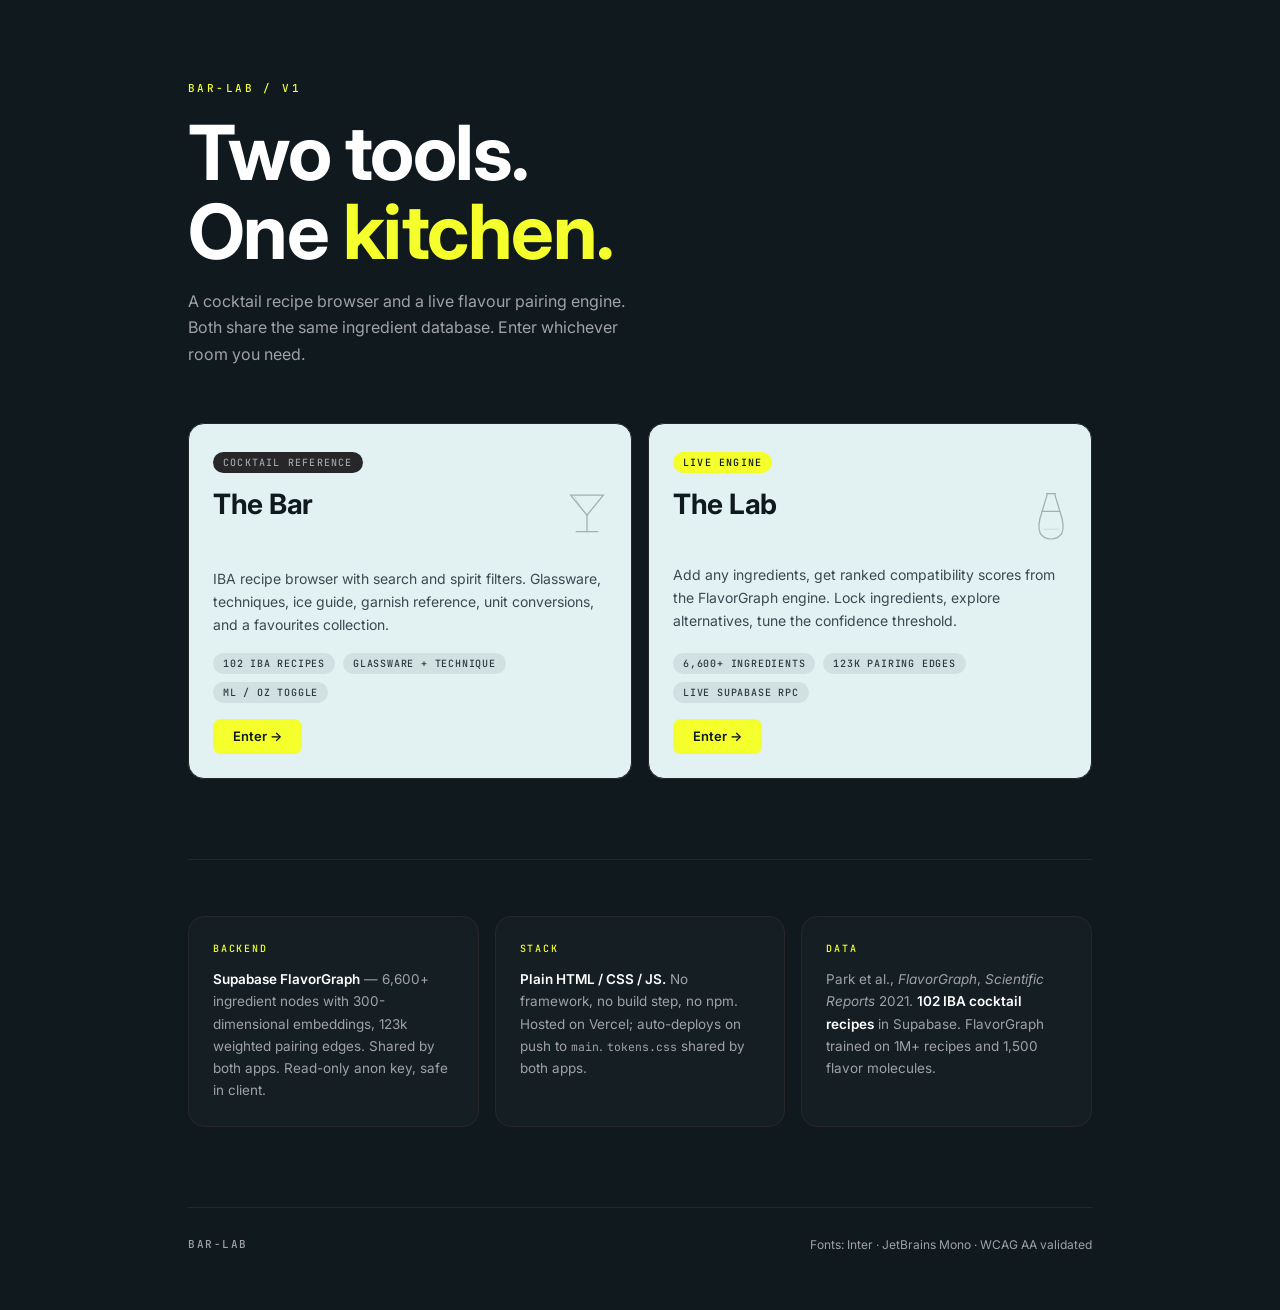
==== commit 5c9eaa83: "hub: redesign landing page with Zenith-X design system - Replace Deco Speakeasy hub with Zenith-X: #" ====
--- a/index.html
+++ b/index.html
@@ -1,1606 +1,267 @@
 <!DOCTYPE html>
-<html lang="en" data-theme="dark">
+<html lang="en">
 <head>
-<meta charset="UTF-8" />
-<meta name="viewport" content="width=device-width, initial-scale=1.0, maximum-scale=1.0, viewport-fit=cover" />
-<meta id="theme-color-meta" name="theme-color" content="#1B1D1F" />
-<meta name="apple-mobile-web-app-capable" content="yes" />
-<meta name="apple-mobile-web-app-status-bar-style" content="black-translucent" />
-<meta name="apple-mobile-web-app-title" content="The Bar" />
-<title>The Bar — Cocktail recipes &amp; service</title>
-<link rel="preconnect" href="https://fonts.googleapis.com" />
-<link rel="preconnect" href="https://fonts.gstatic.com" crossorigin />
-<link href="https://fonts.googleapis.com/css2?family=Fraunces:opsz,wght@9..144,400;9..144,500;9..144,600&family=Inter:wght@400;500;600&display=swap" rel="stylesheet" />
-<!-- Design tokens (colours, fonts, motion) — edit tokens.css to re-theme -->
-<link rel="stylesheet" href="tokens.css" />
+<meta charset="utf-8">
+<meta name="viewport" content="width=device-width, initial-scale=1">
+<title>Bar-Lab — Cocktail &amp; Flavour Tools</title>
+
+<link rel="preconnect" href="https://fonts.googleapis.com">
+<link rel="preconnect" href="https://fonts.gstatic.com" crossorigin>
+<link href="https://fonts.googleapis.com/css2?family=Inter:wght@400;600;700&family=JetBrains+Mono:wght@500&display=swap" rel="stylesheet">
+
 <style>
+/* ════════════════════════════════════════════════════════
+   ZENITH-X DESIGN TOKENS
+   Source: design.md — dark-mode-first, Inter + JetBrains Mono
+   ════════════════════════════════════════════════════════ */
+:root{
+  --primary:   #F4FF2B;   /* brand accent — CTAs, highlights      */
+  --bg:        #0F191E;   /* page background                       */
+  --surface:   #E2F1F2;   /* card surfaces                         */
+  --text:      #FFFFFF;   /* primary text on dark                  */
+  --muted:     #A1A1AA;   /* secondary / metadata                  */
+  --border:    #27272A;   /* dividers, card outlines               */
+  --secondary: #0F191E;   /* dark text on light cards              */
+
+  --radius-card:    16px;
+  --radius-control:  8px;
+  --radius-pill:  9999px;
+
+  --sans: 'Inter', system-ui, -apple-system, sans-serif;
+  --mono: 'JetBrains Mono', 'Courier New', monospace;
+
+  --ease: cubic-bezier(.4,0,.2,1);
+}
+
 /* ── Reset ─────────────────────────────────────────────── */
-*,*::before,*::after{box-sizing:border-box;margin:0;padding:0;-webkit-tap-highlight-color:transparent}
-html,body{height:100%}
-body{background:var(--bg);color:var(--text);font-family:var(--sans);font-size:16px;line-height:1.5;
-  -webkit-font-smoothing:antialiased;display:flex;justify-content:center;transition:background .25s,color .25s}
-
-/* ── App shell ─────────────────────────────────────────── */
-.app{width:100%;max-width:480px;min-height:100dvh;background:var(--bg);display:flex;
-  flex-direction:column;position:relative;overflow:hidden;
-  border-left:1px solid var(--border);border-right:1px solid var(--border)}
-
-/* ── Topbar ────────────────────────────────────────────── */
-.topbar{flex:0 0 auto;padding:calc(env(safe-area-inset-top)+18px) 20px 13px;
-  border-bottom:1px solid var(--border);background:var(--surface);
-  display:flex;align-items:flex-end;justify-content:space-between}
-.brand{font-family:var(--serif);font-weight:600;font-size:23px;letter-spacing:.3px;line-height:1}
-.brand .dot{color:var(--accent)}
-.brand-sub{font-size:10.5px;letter-spacing:.22em;text-transform:uppercase;color:var(--muted);margin-top:5px}
-.topbar-right{display:flex;gap:10px;align-items:center}
-
-/* Unit toggle pill */
-.unit-toggle{font-family:var(--sans);font-size:11.5px;font-weight:600;letter-spacing:.06em;
-  padding:0 11px;height:30px;border-radius:8px;border:1px solid var(--border);
-  background:var(--surface-alt);color:var(--accent);cursor:pointer;transition:.2s var(--ease)}
-.unit-toggle:active{transform:scale(.93)}
-
-/* Moon/Sun theme flick toggle */
-.theme-flick{width:50px;height:28px;border-radius:14px;border:1px solid var(--border);
-  background:var(--surface-alt);cursor:pointer;position:relative;
-  transition:background .28s var(--ease),border-color .28s;padding:0}
-[data-theme="dark"] .theme-flick{background:var(--accent-m);border-color:var(--accent-m)}
-.theme-flick .knob{position:absolute;top:3px;left:3px;width:20px;height:20px;border-radius:50%;
-  background:var(--bg);display:flex;align-items:center;justify-content:center;
-  transition:transform .28s var(--ease),background .28s;box-shadow:0 1px 3px rgba(0,0,0,.15)}
-[data-theme="dark"] .theme-flick .knob{transform:translateX(22px)}
-.theme-flick .knob svg{width:12px;height:12px;stroke:var(--accent);fill:none;stroke-width:2;flex:0 0 auto}
-
-/* ── Main / views ──────────────────────────────────────── */
-.main{flex:1;position:relative;overflow:hidden}
-.view{position:absolute;inset:0;overflow-y:auto;-webkit-overflow-scrolling:touch;
-  padding:18px 20px calc(76px + env(safe-area-inset-bottom));
-  opacity:0;transform:translateY(8px);
-  transition:opacity .3s var(--ease),transform .3s var(--ease);pointer-events:none}
-.view.active{opacity:1;transform:none;pointer-events:auto}
-#detail{transform:translateX(30px)}#detail.active{transform:none}
-
-/* ── Search & chips ────────────────────────────────────── */
-.search{position:relative;margin-bottom:12px}
-.search input{width:100%;height:44px;border-radius:12px;border:1px solid var(--border);
-  background:var(--surface);color:var(--text);font-family:var(--sans);font-size:15px;
-  padding:0 16px 0 42px;outline:none;transition:.2s}
-.search input::placeholder{color:var(--muted)}
-.search input:focus{border-color:var(--accent)}
-.search svg{position:absolute;left:14px;top:50%;transform:translateY(-50%);
-  width:18px;height:18px;stroke:var(--muted);fill:none}
-.chips{display:flex;gap:8px;overflow-x:auto;padding:0 0 4px;
-  margin:0 -20px;padding-left:20px;padding-right:20px;scrollbar-width:none}
-.chips::-webkit-scrollbar{display:none}
-.chip{flex:0 0 auto;border:1px solid var(--border);background:transparent;color:var(--muted);
-  font-family:var(--sans);font-size:13px;padding:6px 13px;border-radius:999px;
-  cursor:pointer;transition:.2s var(--ease);white-space:nowrap}
-.chip.on{background:var(--accent);border-color:var(--accent);color:var(--bg);font-weight:500}
-.chip:active{transform:scale(.95)}
-
-/* Flavour chips (secondary row) */
-.fchips{display:flex;gap:7px;overflow-x:auto;padding:8px 0 12px;
-  margin:0 -20px;padding-left:20px;padding-right:20px;scrollbar-width:none}
-.fchips::-webkit-scrollbar{display:none}
-.fchip{flex:0 0 auto;border:1px solid var(--border);background:transparent;color:var(--muted);
-  font-family:var(--sans);font-size:12px;padding:5px 11px;border-radius:999px;
-  cursor:pointer;transition:.2s var(--ease);white-space:nowrap;letter-spacing:.01em}
-.fchip.on{background:var(--accent-soft);border-color:var(--accent-m);color:var(--accent);font-weight:500}
-
-/* Group-by selector */
-.view-opts{display:flex;align-items:center;gap:7px;margin-bottom:14px;flex-wrap:wrap}
-.view-opts .lbl{font-size:11px;letter-spacing:.18em;text-transform:uppercase;color:var(--muted);flex:0 0 auto}
-.grp-btn{border:1px solid var(--border);background:transparent;color:var(--muted);
-  font-family:var(--sans);font-size:12px;padding:5px 12px;border-radius:8px;
-  cursor:pointer;transition:.2s var(--ease);white-space:nowrap}
-.grp-btn.on{background:var(--surface-alt);border-color:var(--border-s);color:var(--text);font-weight:500}
-
-/* Group header */
-.grp-head{font-size:10.5px;letter-spacing:.22em;text-transform:uppercase;color:var(--accent);
-  margin:20px 0 10px;padding-top:4px}
-.grp-head:first-child{margin-top:0}
-
-/* ── Recipe cards ───────────────────────────────────────── */
-.count{font-size:12px;color:var(--muted);margin:0 2px 12px}
-.card{position:relative;display:block;width:100%;text-align:left;cursor:pointer;
-  background:var(--surface);border:1px solid var(--border);border-radius:16px;
-  padding:16px 18px 15px;margin-bottom:10px;color:var(--text);
-  transition:.22s var(--ease);overflow:hidden}
-.card:active{transform:scale(.986);background:var(--surface-alt)}
-.card .ab{position:absolute;left:0;top:12px;bottom:12px;width:3px;
-  border-radius:0 3px 3px 0;background:var(--accent)}
-.card h3{font-family:var(--serif);font-weight:500;font-size:20px;line-height:1.15;padding-left:8px}
-.card .meta{display:flex;align-items:center;gap:8px;margin-top:6px;padding-left:8px;color:var(--muted);font-size:12.5px}
-.card .meta b{color:var(--accent);font-weight:500}
-.card .ftags{display:flex;flex-wrap:wrap;gap:5px;margin-top:8px;padding-left:8px}
-.card .ftag{font-size:11px;padding:2px 8px;border-radius:5px;
-  background:var(--accent-soft);color:var(--accent);letter-spacing:.02em}
-.sep{width:3px;height:3px;border-radius:50%;background:var(--border-s);flex:0 0 auto}
-.empty{text-align:center;color:var(--muted);padding:60px 20px;font-size:14px}
-
-/* ── Detail view ───────────────────────────────────────── */
-.back{display:inline-flex;align-items:center;gap:7px;background:none;border:none;
-  color:var(--muted);font-family:var(--sans);font-size:14px;cursor:pointer;padding:4px 0;margin-bottom:14px}
-.back svg{width:16px;height:16px;stroke:var(--accent);fill:none;stroke-width:2}
-.d-head{display:flex;gap:14px;align-items:flex-start;justify-content:space-between}
-.d-title{font-family:var(--serif);font-weight:600;font-size:30px;line-height:1.05}
-.d-actions{display:flex;gap:6px;align-items:flex-start;padding-top:4px}
-.fav-btn{background:none;border:none;cursor:pointer;color:var(--muted);
-  padding:3px;transition:.2s;border-radius:6px}
-.fav-btn.on{color:var(--warning)}
-.fav-btn svg{width:22px;height:22px;fill:none;stroke:currentColor;stroke-width:1.8;display:block}
-.fav-btn.on svg{fill:currentColor}
-.d-glassart{flex:0 0 auto;color:var(--accent)}
-.d-glassart svg{width:48px;height:70px;display:block}
-.d-profile{color:var(--muted);font-size:14px;line-height:1.55;margin-top:12px;
-  font-style:italic;font-family:var(--serif)}
-.tags{display:flex;flex-wrap:wrap;gap:7px;margin-top:14px}
-.tag{font-size:11.5px;color:var(--text);background:var(--surface-alt);
-  border:1px solid var(--border);padding:5px 11px;border-radius:8px}
-.tag b{color:var(--accent);font-weight:500}
-.d-flavours{display:flex;flex-wrap:wrap;gap:6px;margin-top:10px}
-.d-ftag{font-size:11.5px;padding:4px 10px;border-radius:6px;
-  background:var(--accent-soft);color:var(--accent);border:1px solid var(--accent-m);
-  letter-spacing:.02em}
-.section-label{font-size:10.5px;letter-spacing:.26em;text-transform:uppercase;
-  color:var(--muted);margin:24px 0 12px}
-.unit-inline{float:right;margin-top:-2px;font-size:11px;font-weight:600;letter-spacing:.05em;
-  color:var(--accent);background:var(--accent-soft);border:1px solid var(--accent-m);
-  border-radius:6px;padding:2px 9px;cursor:pointer;transition:.2s;font-family:var(--sans)}
-.unit-inline:active{transform:scale(.93)}
-.ing{display:flex;align-items:baseline;gap:12px;padding:9px 0;
-  border-bottom:1px solid var(--border)}
-.ing:last-child{border-bottom:none}
-.ing .q{flex:0 0 80px;color:var(--accent);font-variant-numeric:tabular-nums;
-  font-size:13.5px;font-weight:600}
-.ing .n{color:var(--text);font-size:15px}
-.step{display:flex;gap:12px;padding:6px 0}
-.step .num{flex:0 0 22px;height:22px;border-radius:50%;border:1px solid var(--border-s);
-  color:var(--accent);font-size:11px;display:flex;align-items:center;justify-content:center;margin-top:2px}
-.step p{font-size:14.5px;line-height:1.55;color:var(--text)}
-.note{background:var(--surface-alt);border:1px solid var(--border);
-  border-left:3px solid var(--accent);border-radius:0 12px 12px 0;
-  padding:13px 15px;font-size:14px;line-height:1.6;color:var(--muted)}
-.note b{color:var(--text);font-weight:500}
-
-/* ── FlavorGraph pairing UI ────────────────────────────── */
-.fg-block{margin-top:8px}
-.fg-row{margin:14px 0}
-.fg-label{display:block;font-size:10.5px;letter-spacing:.22em;text-transform:uppercase;
-  color:var(--muted);margin-bottom:8px}
-.fg-chips{display:flex;flex-wrap:wrap;gap:6px}
-.fg-chip{font-size:12.5px;padding:5px 11px;border-radius:7px;cursor:pointer;
-  background:var(--surface-alt);color:var(--text);border:1px solid var(--border);
-  transition:.15s var(--ease);display:inline-flex;align-items:center;gap:6px}
-.fg-chip:hover{border-color:var(--accent-m);color:var(--accent)}
-.fg-chip:active{transform:scale(.95)}
-.fg-chip small{font-size:9.5px;letter-spacing:.08em;text-transform:uppercase;color:var(--muted)}
-.fg-hint{color:var(--muted);font-size:13px;padding:6px 0}
-.fg-twist-btn{margin-top:14px;font-family:var(--sans);font-size:13px;font-weight:600;
-  letter-spacing:.03em;color:var(--accent);background:var(--accent-soft);
-  border:1px solid var(--accent-m);border-radius:9px;padding:9px 16px;cursor:pointer;
-  transition:.18s var(--ease)}
-.fg-twist-btn:hover{background:var(--accent);color:var(--bg)}
-.fg-twist-btn:active{transform:scale(.96)}
-.fg-twist-btn:disabled{opacity:.6;cursor:default}
-.fg-credit{margin-top:16px;font-size:10.5px;color:var(--muted);opacity:.8}
-.fg-explore-head{font-size:10.5px;letter-spacing:.22em;text-transform:uppercase;
-  color:var(--muted);margin:6px 0 12px}
-.fg-explore-grid .fg-chip{font-size:13.5px;padding:7px 13px}
-
-/* ── Library tabs shared ───────────────────────────────── */
-.lib-head{font-family:var(--serif);font-size:22px;font-weight:500;margin-bottom:4px}
-.lib-sub{color:var(--muted);font-size:13.5px;line-height:1.5;margin-bottom:18px}
-.lib-card{background:var(--surface);border:1px solid var(--border);border-radius:16px;
-  padding:15px;margin-bottom:10px;display:flex;gap:13px;align-items:flex-start}
-.lib-art{flex:0 0 50px;height:74px;color:var(--accent);display:flex;align-items:center;justify-content:center}
-.lib-art svg{width:46px;height:70px}
-.lib-card h3{font-family:var(--serif);font-weight:500;font-size:17.5px;line-height:1.1}
-.lib-card .aka{color:var(--muted);font-size:11.5px;margin-top:3px}
-.lib-card p{color:var(--muted);font-size:13.5px;line-height:1.5;margin-top:8px}
-.lib-card .mr{margin-top:8px;font-size:12.5px;color:var(--text)}
-.lib-card .mr b{color:var(--accent);font-weight:500}
-.lib-card .cap{margin-top:5px;font-size:12px;color:var(--muted)}
-
-/* ── Ice tab (redesigned) ──────────────────────────────── */
-.ice-selector{display:flex;gap:7px;overflow-x:auto;padding:0 0 16px;
-  margin:0 -20px;padding-left:20px;padding-right:20px;scrollbar-width:none}
-.ice-selector::-webkit-scrollbar{display:none}
-.ice-pill{flex:0 0 auto;border:1px solid var(--border);background:transparent;color:var(--muted);
-  font-family:var(--sans);font-size:12.5px;padding:7px 14px;border-radius:999px;
-  cursor:pointer;transition:.2s var(--ease);white-space:nowrap}
-.ice-pill.on{background:var(--accent);border-color:var(--accent);color:var(--bg);font-weight:500}
-.ice-detail-card{background:var(--surface);border:1px solid var(--border);border-radius:20px;overflow:hidden}
-.ice-big-art{background:var(--surface-alt);padding:32px 20px 24px;
-  display:flex;align-items:center;justify-content:center;min-height:180px;
-  border-bottom:1px solid var(--border)}
-.ice-big-art svg{width:100%;max-width:260px;height:auto}
-.ice-detail-body{padding:22px 20px}
-.ice-name{font-family:var(--serif);font-weight:500;font-size:22px;line-height:1.1;margin-bottom:4px}
-.ice-dil-badge{display:inline-flex;align-items:center;gap:6px;margin-bottom:14px}
-.ice-dil-label{font-size:10px;letter-spacing:.2em;text-transform:uppercase;color:var(--muted)}
-.ice-dil-val{font-size:12.5px;font-weight:600;color:var(--accent);
-  background:var(--accent-soft);border:1px solid var(--accent-m);
-  padding:2px 10px;border-radius:6px}
-.ice-desc{color:var(--muted);font-size:14px;line-height:1.6;margin-bottom:20px;font-family:var(--serif);font-style:italic}
-.ice-section{margin-bottom:18px}
-.ice-section-label{font-size:10px;letter-spacing:.24em;text-transform:uppercase;
-  color:var(--muted);margin-bottom:9px}
-.ice-list{list-style:none;display:flex;flex-direction:column;gap:5px}
-.ice-list li{font-size:14px;color:var(--text);line-height:1.5;
-  display:flex;align-items:flex-start;gap:8px}
-.ice-list li::before{content:"";flex:0 0 5px;height:5px;border-radius:50%;
-  background:var(--accent-m);margin-top:7px}
-.ice-list.avoid li::before{background:var(--danger)}
-.ice-chips-row{display:flex;flex-wrap:wrap;gap:7px}
-.ice-chip-item{font-size:12.5px;padding:5px 12px;border-radius:8px;
-  background:var(--surface-alt);border:1px solid var(--border);color:var(--text)}
-.ice-notes{display:flex;flex-direction:column;gap:9px;margin-top:4px}
-.ice-note-item{font-size:13px;line-height:1.55;color:var(--muted);
-  background:var(--surface-alt);border-radius:10px;padding:10px 13px;
-  border-left:3px solid var(--accent)}
-.ice-note-item b{color:var(--text);font-weight:500}
-
-/* ── Techniques (Prep / Assembly) ──────────────────────── */
-.tcat{font-size:10.5px;letter-spacing:.26em;text-transform:uppercase;color:var(--accent);margin:22px 0 12px}
-.tcat:first-child{margin-top:2px}
-.tcard{background:var(--surface);border:1px solid var(--border);border-radius:16px;padding:16px 18px;margin-bottom:10px}
-.tcard h3{font-family:var(--serif);font-weight:500;font-size:17.5px;line-height:1.15}
-.tcard .sum{color:var(--muted);font-size:13.5px;line-height:1.5;margin-top:6px}
-.tcard details{margin-top:10px}
-.tcard summary{cursor:pointer;font-size:12.5px;color:var(--accent);letter-spacing:.04em;list-style:none;padding:4px 0;user-select:none}
-.tcard summary::-webkit-details-marker{display:none}
-.tcard summary::after{content:' 93'}
-.tcard details[open] summary::after{content:' 91'}
-.tcard .how{margin-top:8px}
-.tcard .how .step{padding:4px 0}
-.tcard .tip{margin-top:10px;font-size:13px;line-height:1.55;color:var(--text);background:var(--surface-alt);border-radius:10px;padding:10px 13px}
-.tcard .tip b{color:var(--accent);font-weight:500}
-.variant-tag{display:inline-block;font-size:11px;padding:2px 9px;border-radius:6px;background:var(--accent-soft);color:var(--accent);margin:4px 3px 0 0}
-
-/* ── Garnish grid ──────────────────────────────────────── */
-.garn-grid{display:grid;grid-template-columns:1fr 1fr;gap:9px}
-.garn-card{background:var(--surface);border:1px solid var(--border);border-radius:13px;padding:13px}
-.garn-card h4{font-family:var(--serif);font-size:14.5px;font-weight:500;margin-bottom:4px}
-.garn-card .place{font-size:11.5px;color:var(--accent)}
-.garn-card .tip{font-size:12px;color:var(--muted);margin-top:5px;line-height:1.4}
-
-/* ── Conversions ───────────────────────────────────────── */
-.conv-tabs{display:flex;gap:6px;margin-bottom:20px;flex-wrap:wrap}
-.conv-tab{border:1px solid var(--border);background:transparent;color:var(--muted);
-  font-family:var(--sans);font-size:12.5px;padding:7px 13px;border-radius:8px;cursor:pointer;transition:.2s}
-.conv-tab.on{background:var(--accent);border-color:var(--accent);color:var(--bg);font-weight:600}
-.conv-panel{display:none}.conv-panel.on{display:block}
-.conv-row{display:flex;gap:8px;align-items:center;margin-bottom:12px}
-.conv-row input[type=number]{flex:1;height:44px;border-radius:10px;border:1px solid var(--border);
-  background:var(--surface);color:var(--text);font-size:16px;padding:0 14px;
-  outline:none;font-family:var(--sans);transition:.2s;min-width:0}
-.conv-row input:focus{border-color:var(--accent)}
-.conv-row select{height:44px;border-radius:10px;border:1px solid var(--border);
-  background:var(--surface);color:var(--text);font-size:13.5px;padding:0 10px;outline:none;cursor:pointer;font-family:var(--sans)}
-.conv-result{background:var(--surface-alt);border-radius:12px;padding:18px;text-align:center;margin-top:4px}
-.conv-result .val{font-family:var(--serif);font-size:30px;font-weight:500;color:var(--accent)}
-.conv-result .lbl{font-size:13px;color:var(--muted);margin-top:3px}
-.conv-setting{display:flex;align-items:center;justify-content:space-between;
-  background:var(--surface);border:1px solid var(--border);border-radius:12px;padding:13px 16px;margin-top:16px}
-.conv-setting .cs-text span{font-size:14px;color:var(--text)}
-.conv-setting .cs-text small{font-size:12px;color:var(--muted);display:block;margin-top:2px}
-.toggle-pill{position:relative;width:42px;height:24px;background:var(--border-s);
-  border-radius:12px;cursor:pointer;transition:background .2s;border:none;flex:0 0 auto}
-.toggle-pill.on{background:var(--accent)}
-.toggle-pill::after{content:'';position:absolute;left:3px;top:3px;width:18px;height:18px;
-  border-radius:50%;background:#fff;transition:transform .2s}
-.toggle-pill.on::after{transform:translateX(18px)}
-
-/* ── Favourites & Settings ─────────────────────────────── */
-.fav-empty{text-align:center;padding:60px 20px;color:var(--muted);font-size:14px}
-.settings-sec{margin-bottom:26px}
-.settings-sec h3{font-family:var(--serif);font-size:18px;font-weight:500;margin-bottom:12px}
-.setting-row{display:flex;align-items:center;justify-content:space-between;
-  padding:13px 0;border-bottom:1px solid var(--border)}
-.setting-row:last-child{border-bottom:none}
-.setting-row .sr-text span{font-size:14.5px}
-.setting-row .sr-text small{font-size:12px;color:var(--muted);display:block;margin-top:2px}
-.datasrc{margin-top:10px;font-size:12px;color:var(--muted);display:flex;align-items:center;gap:7px}
-.datasrc .pill{width:7px;height:7px;border-radius:50%;background:var(--success);flex:0 0 auto}
-
-/* ── Add view ──────────────────────────────────────────── */
-.add-grid{display:grid;grid-template-columns:1fr 1fr;gap:10px}
-.add-btn{background:var(--surface);border:1px solid var(--border);border-radius:14px;
-  padding:18px 14px;cursor:pointer;text-align:center;transition:.2s var(--ease);color:var(--text)}
-.add-btn:active{transform:scale(.95);background:var(--surface-alt)}
-.add-btn svg{width:24px;height:24px;stroke:var(--accent);fill:none;stroke-width:1.6;display:block;margin:0 auto 8px}
-.add-btn span{font-size:13px}
-
-/* ── Bottom nav ────────────────────────────────────────── */
-.nav{position:absolute;left:0;right:0;bottom:0;display:flex;overflow-x:auto;
-  scrollbar-width:none;background:var(--surface);border-top:1px solid var(--border);
-  padding:5px 6px calc(5px + env(safe-area-inset-bottom));gap:2px;
-  -webkit-overflow-scrolling:touch}
-.nav::-webkit-scrollbar{display:none}
-.nav button{flex:0 0 auto;min-width:60px;background:none;border:none;color:var(--muted);
-  font-family:var(--sans);font-size:9.5px;letter-spacing:.06em;text-transform:uppercase;
-  cursor:pointer;display:flex;flex-direction:column;align-items:center;gap:4px;
-  padding:6px 7px;border-radius:10px;transition:.2s var(--ease);white-space:nowrap}
-.nav button svg{width:20px;height:20px;stroke:currentColor;fill:none;stroke-width:1.7}
-.nav button.on{color:var(--accent);background:var(--accent-soft)}
-.nav button:active{transform:scale(.88)}
+*,*::before,*::after{ box-sizing:border-box; margin:0; padding:0; }
+html,body{ height:100%; }
+body{
+  background:var(--bg); color:var(--text);
+  font-family:var(--sans); font-size:16px; line-height:1.5;
+  -webkit-font-smoothing:antialiased;
+}
+
+/* ── Layout ────────────────────────────────────────────── */
+.wrap{ max-width:960px; margin:0 auto; padding:0 28px; }
+
+/* ── Header ────────────────────────────────────────────── */
+header{ padding:80px 0 56px; }
+.project-label{
+  font-family:var(--mono); font-size:11px; font-weight:500;
+  letter-spacing:.22em; text-transform:uppercase;
+  color:var(--primary); display:block; margin-bottom:16px;
+}
+.hub-title{
+  font-size:clamp(40px,9vw,76px); font-weight:700;
+  line-height:1.05; letter-spacing:-.02em;
+  color:var(--text); margin-bottom:16px;
+}
+.hub-title span{ color:var(--primary); }
+.hub-sub{
+  font-size:16px; color:var(--muted);
+  max-width:46ch; line-height:1.65;
+}
+
+/* ── Door grid ─────────────────────────────────────────── */
+.door-grid{
+  display:grid; grid-template-columns:1fr;
+  gap:16px; margin-bottom:80px;
+}
+@media(min-width:620px){ .door-grid{ grid-template-columns:1fr 1fr; } }
+
+/* Door = full-card link */
+.door{
+  background:var(--surface); border:1px solid var(--border);
+  border-radius:var(--radius-card); padding:24px;
+  display:flex; flex-direction:column; gap:16px;
+  text-decoration:none; color:var(--secondary);
+  transition:transform 200ms ease-out;
+  position:relative; overflow:hidden;
+}
+.door:hover{ transform:translateY(-3px); }
+.door:focus-visible{ outline:2px solid var(--primary); outline-offset:4px; }
+
+/* ── Door internals ────────────────────────────────────── */
+.door-tag{
+  font-family:var(--mono); font-size:10px; font-weight:500;
+  letter-spacing:.12em; text-transform:uppercase;
+  background:var(--border); color:#A1A1AA;
+  border-radius:var(--radius-pill); padding:3px 10px;
+  display:inline-block; width:fit-content;
+}
+.door-tag.live{
+  background:var(--primary); color:var(--secondary);
+}
+.door-head{
+  display:flex; justify-content:space-between;
+  align-items:flex-start; gap:12px;
+}
+.door-name{
+  font-size:28px; font-weight:700; line-height:1.1;
+  letter-spacing:-.01em; color:var(--secondary);
+}
+.door-glyph{ color:var(--secondary); opacity:.3; flex:0 0 auto; }
+.door-desc{
+  font-size:14px; line-height:1.65;
+  color:#3a4a50; flex:1;
+}
+.door-chips{
+  display:flex; gap:8px; flex-wrap:wrap;
+}
+.chip{
+  font-family:var(--mono); font-size:10px; font-weight:500;
+  letter-spacing:.08em; text-transform:uppercase;
+  background:rgba(15,25,30,.08); color:#2a3a40;
+  border-radius:var(--radius-pill); padding:3px 10px;
+}
+.door-cta{
+  display:inline-flex; align-items:center; gap:8px;
+  font-size:13px; font-weight:600;
+  color:var(--secondary); background:var(--primary);
+  border-radius:var(--radius-control); padding:8px 20px;
+  transition:transform 150ms ease-out;
+  width:fit-content; margin-top:auto;
+}
+.door:hover .door-cta{ transform:translateY(-1px); }
+
+/* ── Info strip ────────────────────────────────────────── */
+.info-strip{
+  padding-top:56px; border-top:1px solid var(--border);
+  display:grid; grid-template-columns:1fr;
+  gap:16px; margin-bottom:80px;
+}
+@media(min-width:720px){ .info-strip{ grid-template-columns:repeat(3,1fr); } }
+
+.info-card{
+  padding:24px;
+  background:rgba(255,255,255,.025);
+  border:1px solid var(--border);
+  border-radius:var(--radius-card);
+}
+.info-lbl{
+  font-family:var(--mono); font-size:10px; font-weight:500;
+  letter-spacing:.18em; text-transform:uppercase;
+  color:var(--primary); display:block; margin-bottom:12px;
+}
+.info-body{
+  font-size:13.5px; color:var(--muted); line-height:1.65;
+}
+.info-body strong{ color:var(--text); font-weight:600; }
+.info-body em{ font-style:italic; }
+
+/* ── Footer ────────────────────────────────────────────── */
+footer{
+  padding:28px 0 56px; border-top:1px solid var(--border);
+  display:flex; align-items:center;
+  justify-content:space-between; flex-wrap:wrap; gap:12px;
+}
+.footer-brand{
+  font-family:var(--mono); font-size:11px; font-weight:500;
+  letter-spacing:.14em; text-transform:uppercase;
+  color:var(--muted);
+}
+.footer-note{ font-size:12px; color:var(--muted); }
+.footer-note a{ color:var(--muted); text-underline-offset:.2em; }
 </style>
 </head>
 <body>
-<div class="app">
-  <header class="topbar">
-    <div>
-      <div class="brand">The Bar<span class="dot">.</span></div>
-      <div class="brand-sub">Bartender's codex</div>
-    </div>
-    <div class="topbar-right">
-      <button class="unit-toggle" id="unit-toggle-btn">ML</button>
-      <button class="theme-flick" id="theme-btn" aria-label="Toggle theme">
-        <span class="knob" id="theme-knob">
-          <svg id="theme-icon" viewBox="0 0 24 24">
-            <path d="M21 12.79A9 9 0 1111.21 3 7 7 0 0021 12.79z"/>
+<div class="wrap">
+
+  <!-- ── Header ──────────────────────────────────────────── -->
+  <header>
+    <span class="project-label">Bar-Lab / v1</span>
+    <h1 class="hub-title">Two tools.<br>One <span>kitchen.</span></h1>
+    <p class="hub-sub">A cocktail recipe browser and a live flavour pairing engine. Both share the same ingredient database. Enter whichever room you need.</p>
+  </header>
+
+  <!-- ── Doors ───────────────────────────────────────────── -->
+  <div class="door-grid">
+
+    <!-- The Bar -->
+    <a class="door" href="The Bar/index.html">
+      <div><span class="door-tag">Cocktail Reference</span></div>
+      <div class="door-head">
+        <h2 class="door-name">The Bar</h2>
+        <span class="door-glyph" aria-hidden="true">
+          <svg width="40" height="56" viewBox="0 0 44 60" fill="none"
+               stroke="currentColor" stroke-width="1.4" stroke-linecap="round">
+            <path d="M4,6 H40 L22,28 Z"/>
+            <line x1="8"  y1="7"  x2="16" y2="21" stroke-width=".7" opacity=".6"/>
+            <line x1="22" y1="28" x2="22" y2="46"/>
+            <line x1="10" y1="46" x2="34" y2="46"/>
           </svg>
         </span>
-      </button>
+      </div>
+      <p class="door-desc">IBA recipe browser with search and spirit filters. Glassware, techniques, ice guide, garnish reference, unit conversions, and a favourites collection.</p>
+      <div class="door-chips">
+        <span class="chip">102 IBA recipes</span>
+        <span class="chip">Glassware + Technique</span>
+        <span class="chip">ml / oz toggle</span>
+      </div>
+      <span class="door-cta">Enter →</span>
+    </a>
+
+    <!-- The Lab -->
+    <a class="door" href="The Lab/index.html">
+      <div><span class="door-tag live">Live engine</span></div>
+      <div class="door-head">
+        <h2 class="door-name">The Lab</h2>
+        <span class="door-glyph" aria-hidden="true">
+          <svg width="32" height="52" viewBox="0 0 36 56" fill="none"
+               stroke="currentColor" stroke-width="1.4" stroke-linecap="round">
+            <line x1="13" y1="4"  x2="23" y2="4"/>
+            <line x1="14" y1="4"  x2="8"  y2="24"/>
+            <line x1="22" y1="4"  x2="28" y2="24"/>
+            <path d="M8,24 Q2,40 6,49 Q10,55 18,55 Q26,55 30,49 Q34,40 28,24 Z"/>
+            <line x1="10" y1="44" x2="26" y2="44" stroke-width=".7" opacity=".5"/>
+          </svg>
+        </span>
+      </div>
+      <p class="door-desc">Add any ingredients, get ranked compatibility scores from the FlavorGraph engine. Lock ingredients, explore alternatives, tune the confidence threshold.</p>
+      <div class="door-chips">
+        <span class="chip">6,600+ ingredients</span>
+        <span class="chip">123k pairing edges</span>
+        <span class="chip">Live Supabase RPC</span>
+      </div>
+      <span class="door-cta">Enter →</span>
+    </a>
+
+  </div><!-- /door-grid -->
+
+  <!-- ── Info strip ───────────────────────────────────────── -->
+  <section class="info-strip">
+    <div class="info-card">
+      <span class="info-lbl">Backend</span>
+      <p class="info-body">
+        <strong>Supabase FlavorGraph</strong> — 6,600+ ingredient nodes with 300-dimensional embeddings,
+        123k weighted pairing edges. Shared by both apps. Read-only anon key, safe in client.
+      </p>
     </div>
-  </header>
-
-  <div class="main">
-
-    <!-- RECIPES
-         DEV NOTE — recipe overview segmentation options:
-         Currently: filter by base spirit (horizontal chip bar) + flavour tags.
-         Future considerations for additional grouping axes:
-           - By colour: amber / white / red / pink / green — useful for visual menu design
-           - By occasion: aperitivo / digestivo / session / celebration
-           - By ABV tier: low (under 10%) / mid / high / spirit-forward
-           - By occasion / service context: brunch / nightcap / long drink / shot
-           - By ingredient availability ("what can I make?")
-         The group-by selector below (All / Base / Flavour / Method) is the v1
-         approach. Colour and occasion grouping should be added as additional
-         flavour tags in the recipe data, not as separate data fields, so they
-         work with the same filter/group rendering logic.
-    -->
-    <section class="view active" id="recipes">
-      <div class="search">
-        <svg viewBox="0 0 24 24" fill="none" stroke-width="2" stroke-linecap="round"><circle cx="11" cy="11" r="7"/><line x1="21" y1="21" x2="16.5" y2="16.5"/></svg>
-        <input id="q" type="search" placeholder="Search recipes or ingredients…" autocomplete="off" />
-      </div>
-      <!-- Spirit filter chips -->
-      <div class="chips" id="chips"></div>
-      <!-- Flavour filter chips -->
-      <div class="fchips" id="fchips"></div>
-      <!-- Group-by selector -->
-      <div class="view-opts">
-        <span class="lbl">Group</span>
-        <button class="grp-btn on" data-grp="none">All</button>
-        <button class="grp-btn" data-grp="base">Base</button>
-        <button class="grp-btn" data-grp="flavour">Flavour</button>
-        <button class="grp-btn" data-grp="method">Method</button>
-      </div>
-      <div class="count" id="count"></div>
-      <div id="list"></div>
-    </section>
-
-    <!-- DETAIL -->
-    <section class="view" id="detail"></section>
-
-    <!-- GLASSWARE -->
-    <section class="view" id="glassware">
-      <div class="lib-head">Glassware</div>
-      <div class="lib-sub">The right glass shapes aroma, temperature and dilution.</div>
-      <div id="glasslist"></div>
-    </section>
-
-    <!-- ICE — swipeable selector + large-format detail card -->
-    <section class="view" id="ice">
-      <div class="lib-head">Ice</div>
-      <div class="lib-sub">Select a type to see its dilution profile, compatible glassware and service notes.</div>
-      <div class="ice-selector" id="ice-selector"></div>
-      <div id="ice-detail"></div>
-    </section>
-
-    <!-- PREP -->
-    <section class="view" id="prep">
-      <div class="lib-head">Prep</div>
-      <div class="lib-sub">Clarifications, infusions and mise en place — what happens before service.</div>
-      <div id="preplist"></div>
-    </section>
-
-    <!-- ASSEMBLY -->
-    <section class="view" id="assembly">
-      <div class="lib-head">Assembly</div>
-      <div class="lib-sub">Every build method and when to use it.</div>
-      <div id="assemblylist"></div>
-    </section>
-
-    <!-- GARNISH -->
-    <section class="view" id="garnish">
-      <div class="lib-head">Garnish</div>
-      <div class="lib-sub">Finishing touches — aroma, placement and visual.</div>
-      <div id="garnishlist"></div>
-    </section>
-
-    <!-- PAIRINGS — FlavorGraph explorer -->
-    <section class="view" id="pairings">
-      <div class="lib-head">Pairings</div>
-      <div class="lib-sub">FlavorGraph pairing explorer — search any ingredient to see what it goes with.</div>
-      <div class="search">
-        <svg viewBox="0 0 24 24" fill="none" stroke-width="2" stroke-linecap="round"><circle cx="11" cy="11" r="7"/><line x1="21" y1="21" x2="16.5" y2="16.5"/></svg>
-        <input id="fg-q" type="search" placeholder="Try lime, mint, mezcal, espresso…" autocomplete="off" />
-      </div>
-      <div id="fg-explore"></div>
-    </section>
-
-    <!-- CONVERSIONS -->
-    <section class="view" id="conversions">
-      <div class="lib-head">Conversions</div>
-      <div class="lib-sub">Bar measures, volume, weight and temperature.</div>
-      <div class="conv-tabs">
-        <button class="conv-tab on" data-cp="cp-bar">Bar</button>
-        <button class="conv-tab" data-cp="cp-vol">Volume</button>
-        <button class="conv-tab" data-cp="cp-wt">Weight</button>
-        <button class="conv-tab" data-cp="cp-temp">Temp</button>
-      </div>
-      <div class="conv-panel on" id="cp-bar">
-        <div class="conv-row">
-          <input type="number" id="bar-val" value="30" min="0" step="any" />
-          <select id="bar-from"></select>
-        </div>
-        <div style="text-align:center;color:var(--muted);font-size:13px;margin:4px 0">converts to</div>
-        <div class="conv-row"><select id="bar-to"></select></div>
-        <div class="conv-result"><div class="val" id="bar-out">—</div><div class="lbl" id="bar-lbl"></div></div>
-        <div class="conv-setting">
-          <div class="cs-text"><span>Precise oz = 29.5735 ml</span><small>Default: 30 ml (bar jigger)</small></div>
-          <button class="toggle-pill" id="precise-oz-btn"></button>
-        </div>
-      </div>
-      <div class="conv-panel" id="cp-vol">
-        <div class="conv-row"><input type="number" id="vol-val" value="100" min="0" step="any" /><select id="vol-from"></select></div>
-        <div style="text-align:center;color:var(--muted);font-size:13px;margin:4px 0">converts to</div>
-        <div class="conv-row"><select id="vol-to"></select></div>
-        <div class="conv-result"><div class="val" id="vol-out">—</div><div class="lbl" id="vol-lbl"></div></div>
-      </div>
-      <div class="conv-panel" id="cp-wt">
-        <div class="conv-row"><input type="number" id="wt-val" value="100" min="0" step="any" /><select id="wt-from"></select></div>
-        <div style="text-align:center;color:var(--muted);font-size:13px;margin:4px 0">converts to</div>
-        <div class="conv-row"><select id="wt-to"></select></div>
-        <div class="conv-result"><div class="val" id="wt-out">—</div><div class="lbl" id="wt-lbl"></div></div>
-      </div>
-      <div class="conv-panel" id="cp-temp">
-        <div class="conv-row"><input type="number" id="temp-val" value="4" step="any" /><select id="temp-from"><option value="c">°C</option><option value="f">°F</option></select></div>
-        <div style="text-align:center;color:var(--muted);font-size:13px;margin:4px 0">converts to</div>
-        <div class="conv-row"><select id="temp-to"><option value="f">°F</option><option value="c">°C</option></select></div>
-        <div class="conv-result"><div class="val" id="temp-out">—</div><div class="lbl" id="temp-lbl"></div></div>
-      </div>
-    </section>
-
-    <!-- FAVOURITES -->
-    <section class="view" id="favourites">
-      <div class="lib-head">Favourites</div>
-      <div class="lib-sub">Recipes you've starred.</div>
-      <div id="favlist"></div>
-    </section>
-
-    <!-- ADD -->
-    <section class="view" id="add">
-      <div class="lib-head">Add</div>
-      <div class="lib-sub">Save your own recipes to the collection. (Coming soon — updates via Supabase for now.)</div>
-      <div class="add-grid">
-        <button class="add-btn"><svg viewBox="0 0 24 24"><path d="M7 3h10l-1 7a4 4 0 01-8 0L7 3z"/><line x1="12" y1="14" x2="12" y2="20"/><line x1="8" y1="20" x2="16" y2="20"/></svg><span>Recipe</span></button>
-        <button class="add-btn"><svg viewBox="0 0 24 24"><path d="M6 3h12l-1.5 5.5a4.5 4.5 0 01-9 0L6 3z"/><line x1="12" y1="13" x2="12" y2="21"/><line x1="8.5" y1="21" x2="15.5" y2="21"/></svg><span>Glassware</span></button>
-        <button class="add-btn"><svg viewBox="0 0 24 24"><path d="M9 3h6"/><path d="M10 3v6l-4.6 8.4A2 2 0 007.2 21h9.6a2 2 0 001.8-3.1L14 9V3"/><line x1="8.4" y1="14.5" x2="15.6" y2="14.5"/></svg><span>Technique</span></button>
-        <button class="add-btn"><svg viewBox="0 0 24 24"><circle cx="12" cy="12" r="9"/><line x1="12" y1="8" x2="12" y2="16"/><line x1="8" y1="12" x2="16" y2="12"/></svg><span>More soon</span></button>
-      </div>
-    </section>
-
-    <!-- SETTINGS -->
-    <section class="view" id="settings">
-      <div class="lib-head">Settings</div>
-      <div class="settings-sec">
-        <h3>Display</h3>
-        <div class="setting-row">
-          <div class="sr-text"><span>Dark mode</span><small>Easier on the eyes in dim bars</small></div>
-          <button class="toggle-pill" id="dark-toggle"></button>
-        </div>
-        <div class="setting-row">
-          <div class="sr-text"><span>Show oz instead of ml</span><small>1 oz = 30 ml by default</small></div>
-          <button class="toggle-pill" id="unit-toggle-settings"></button>
-        </div>
-        <div class="setting-row">
-          <div class="sr-text"><span>Precise oz (29.5735 ml)</span><small>Off = bar-standard 30 ml</small></div>
-          <button class="toggle-pill" id="precise-oz-settings"></button>
-        </div>
-      </div>
-      <div class="settings-sec">
-        <h3>Data</h3>
-        <div class="datasrc" id="datasrc"><span class="pill"></span><span>Loading…</span></div>
-      </div>
-    </section>
-
-  </div><!-- /main -->
-
-  <nav class="nav" id="nav">
-    <button data-go="recipes" class="on">
-      <svg viewBox="0 0 24 24"><path d="M7 3h10l-1 7a4 4 0 01-8 0L7 3z"/><line x1="12" y1="14" x2="12" y2="20"/><line x1="8" y1="20" x2="16" y2="20"/></svg>Recipes
-    </button>
-    <button data-go="glassware">
-      <svg viewBox="0 0 24 24"><path d="M6 3h12l-1.5 5.5a4.5 4.5 0 01-9 0L6 3z"/><line x1="12" y1="13" x2="12" y2="21"/><line x1="8.5" y1="21" x2="15.5" y2="21"/></svg>Glassware
-    </button>
-    <button data-go="ice">
-      <svg viewBox="0 0 24 24"><rect x="9" y="9" width="6" height="6" rx="1"/><line x1="12" y1="3" x2="12" y2="7"/><line x1="12" y1="17" x2="12" y2="21"/><line x1="3" y1="12" x2="7" y2="12"/><line x1="17" y1="12" x2="21" y2="12"/><line x1="5.6" y1="5.6" x2="8.5" y2="8.5"/><line x1="15.5" y1="15.5" x2="18.4" y2="18.4"/><line x1="18.4" y1="5.6" x2="15.5" y2="8.5"/><line x1="8.5" y1="15.5" x2="5.6" y2="18.4"/></svg>Ice
-    </button>
-    <button data-go="prep">
-      <svg viewBox="0 0 24 24"><path d="M9 3h6"/><path d="M10 3v6l-4.6 8.4A2 2 0 007.2 21h9.6a2 2 0 001.8-3.1L14 9V3"/><line x1="8.4" y1="14.5" x2="15.6" y2="14.5"/></svg>Prep
-    </button>
-    <button data-go="assembly">
-      <svg viewBox="0 0 24 24"><rect x="4" y="8" width="7" height="13" rx="2"/><rect x="13" y="4" width="7" height="17" rx="2"/><line x1="7.5" y1="8" x2="7.5" y2="4"/></svg>Assembly
-    </button>
-    <button data-go="garnish">
-      <svg viewBox="0 0 24 24"><path d="M12 2C8 2 4 6 4 10c0 3 2 5.5 5 7l3 3 3-3c3-1.5 5-4 5-7 0-4-4-8-8-8z"/></svg>Garnish
-    </button>
-    <button data-go="pairings">
-      <svg viewBox="0 0 24 24"><circle cx="6" cy="6" r="2.4"/><circle cx="18" cy="7" r="2.4"/><circle cx="7" cy="18" r="2.4"/><circle cx="17" cy="17" r="2.4"/><line x1="8" y1="7" x2="16" y2="7"/><line x1="6.6" y1="8.2" x2="6.6" y2="15.6"/><line x1="7.8" y1="16.6" x2="15.4" y2="8.6"/><line x1="16.6" y1="9" x2="16.8" y2="14.8"/></svg>Pairings
-    </button>
-    <button data-go="conversions">
-      <svg viewBox="0 0 24 24"><path d="M7 16V4m0 0L3 8m4-4l4 4"/><path d="M17 8v12m0 0l4-4m-4 4l-4-4"/></svg>Convert
-    </button>
-    <button data-go="favourites">
-      <svg viewBox="0 0 24 24"><polygon points="12 2 15.09 8.26 22 9.27 17 14.14 18.18 21.02 12 17.77 5.82 21.02 7 14.14 2 9.27 8.91 8.26 12 2"/></svg>Favs
-    </button>
-    <button data-go="add">
-      <svg viewBox="0 0 24 24"><circle cx="12" cy="12" r="9"/><line x1="12" y1="8" x2="12" y2="16"/><line x1="8" y1="12" x2="16" y2="12"/></svg>Add
-    </button>
-    <button data-go="settings">
-      <svg viewBox="0 0 24 24"><circle cx="12" cy="12" r="3"/><path d="M19.4 15a1.65 1.65 0 00.33 1.82l.06.06a2 2 0 010 2.83 2 2 0 01-2.83 0l-.06-.06a1.65 1.65 0 00-1.82-.33 1.65 1.65 0 00-1 1.51V21a2 2 0 01-4 0v-.09A1.65 1.65 0 009 19.4a1.65 1.65 0 00-1.82.33l-.06.06a2 2 0 01-2.83-2.83l.06-.06A1.65 1.65 0 004.68 15a1.65 1.65 0 00-1.51-1H3a2 2 0 010-4h.09A1.65 1.65 0 004.6 9a1.65 1.65 0 00-.33-1.82l-.06-.06a2 2 0 012.83-2.83l.06.06A1.65 1.65 0 009 4.68a1.65 1.65 0 001-1.51V3a2 2 0 014 0v.09a1.65 1.65 0 001 1.51 1.65 1.65 0 001.82-.33l.06-.06a2 2 0 012.83 2.83l-.06.06A1.65 1.65 0 0019.4 9a1.65 1.65 0 001.51 1H21a2 2 0 010 4h-.09a1.65 1.65 0 00-1.51 1z"/></svg>Settings
-    </button>
-  </nav>
+    <div class="info-card">
+      <span class="info-lbl">Stack</span>
+      <p class="info-body">
+        <strong>Plain HTML / CSS / JS.</strong> No framework, no build step, no npm.
+        Hosted on Vercel; auto-deploys on push to <code style="font-family:var(--mono);font-size:.85em">main</code>.
+        <code style="font-family:var(--mono);font-size:.85em">tokens.css</code> shared by both apps.
+      </p>
+    </div>
+    <div class="info-card">
+      <span class="info-lbl">Data</span>
+      <p class="info-body">
+        Park et al., <em>FlavorGraph</em>, <em>Scientific Reports</em> 2021.
+        <strong>102 IBA cocktail recipes</strong> in Supabase.
+        FlavorGraph trained on 1M+ recipes and 1,500 flavor molecules.
+      </p>
+    </div>
+  </section>
+
+  <!-- ── Footer ──────────────────────────────────────────── -->
+  <footer>
+    <span class="footer-brand">Bar-Lab</span>
+    <span class="footer-note">Fonts: Inter · JetBrains Mono · WCAG AA validated</span>
+  </footer>
+
 </div>
-
-<script>
-
-/* ============================================================
-   SUPABASE-READY DATA LAYER
-   ============================================================ */
-const SUPABASE_URL = "";
-const SUPABASE_ANON_KEY = "";
-
-/* ============================================================
-   FLAVORGRAPH — live pairing service client
-   Talks to the Postgres RPCs created by flavorgraph/flavorgraph-schema.sql
-   (flavor_pair / flavor_tags), exposed over Supabase REST.
-   Results are cached in memory + localStorage so the bar can run offline
-   after the first lookup.
-   ============================================================ */
-const FG = {
-  enabled(){ return !!(SUPABASE_URL && SUPABASE_ANON_KEY); },
-  _mem:new Map(),
-  async _rpc(fn, body){
-    const ck=fn+":"+JSON.stringify(body);
-    if(this._mem.has(ck)) return this._mem.get(ck);
-    try{ const ls=localStorage.getItem("fg:"+ck); if(ls){ const v=JSON.parse(ls); this._mem.set(ck,v); return v; } }catch(e){}
-    const res=await fetch(SUPABASE_URL+"/rest/v1/rpc/"+fn,{
-      method:"POST",
-      headers:{apikey:SUPABASE_ANON_KEY,Authorization:"Bearer "+SUPABASE_ANON_KEY,"Content-Type":"application/json"},
-      body:JSON.stringify(body)
-    });
-    if(!res.ok) throw new Error("FlavorGraph "+res.status);
-    const data=await res.json();
-    this._mem.set(ck,data);
-    try{ localStorage.setItem("fg:"+ck,JSON.stringify(data)); }catch(e){}
-    return data;
-  },
-  pair(ingredients, mode="explore", exclude=[], limit=10){
-    return this._rpc("flavor_pair",{p_ingredients:ingredients,p_mode:mode,p_exclude:exclude,p_limit:limit});
-  },
-  tags(ingredients, limit=4){
-    return this._rpc("flavor_tags",{p_ingredients:ingredients,p_limit:limit});
-  }
-};
-
-async function loadData(){
-  if(SUPABASE_URL && SUPABASE_ANON_KEY){
-    try{
-      const h={apikey:SUPABASE_ANON_KEY,Authorization:"Bearer "+SUPABASE_ANON_KEY};
-      const [r,g,t]=await Promise.all([
-        fetch(SUPABASE_URL+"/rest/v1/recipes?select=*&order=name.asc",{headers:h}),
-        fetch(SUPABASE_URL+"/rest/v1/glassware?select=*&order=name.asc",{headers:h}),
-        fetch(SUPABASE_URL+"/rest/v1/techniques?select=*&order=id.asc",{headers:h})
-      ]);
-      if(r.ok&&g.ok&&t.ok){
-        const recipes=await r.json();
-        const glassware=(await g.json()).map(x=>({...x,desc:x.desc??x.description}));
-        const techniques=await t.json();
-        return{recipes,glassware,techniques,source:"Supabase (live)"};
-      }
-    }catch(e){console.warn("Supabase unavailable, using bundled seed.",e)}
-  }
-  return{recipes:SEED_RECIPES,glassware:SEED_GLASSWARE,techniques:SEED_TECHNIQUES,source:"Bundled seed data"};
-}
-
-/* ============================================================
-   SEED: RECIPES  (flavours[] added for tag filtering + grouping)
-   ============================================================ */
-const SEED_RECIPES=[
-  {id:1,name:"Old Fashioned",base:"Whiskey",method:"Stirred",glass:"Rocks",served:"On a large cube",
-   profile:"The original cocktail — spirit-forward, rich and barely sweet.",
-   flavours:["boozy","bitter","sweet"],
-   ingredients:[{q:"60 ml",n:"Bourbon"},{q:"7.5 ml",n:"Rich demerara syrup (2:1)"},{q:"2 dashes",n:"Angostura bitters"},{q:"Splash",n:"Water"}],
-   garnish:"Expressed orange peel; optional brandied cherry",
-   steps:["Add a large ice cube to a rocks glass.","Combine bourbon, syrup, bitters and water directly in the glass.","Stir 20-25 rotations until chilled and integrated.","Express the orange peel over the surface, run it around the rim and drop it in."],
-   notes:"Dates to the early 1800s as the literal definition of a 'cock-tail'. When in doubt, under-sweeten."},
-  {id:2,name:"Negroni",base:"Gin",method:"Stirred",glass:"Rocks",served:"On the rocks",
-   profile:"Equal parts, bittersweet and bracing — an aperitivo benchmark.",
-   flavours:["bitter","herbal","sweet"],
-   ingredients:[{q:"30 ml",n:"London dry gin"},{q:"30 ml",n:"Campari"},{q:"30 ml",n:"Sweet vermouth"}],
-   garnish:"Orange peel or half-wheel",
-   steps:["Combine all over ice in a mixing glass.","Stir until well chilled, about 20 seconds.","Strain over a large cube in a rocks glass.","Express orange peel and garnish."],
-   notes:"Born in Florence around 1919. Swap gin for prosecco to make a Sbagliato."},
-  {id:3,name:"Daiquiri",base:"Rum",method:"Shaken",glass:"Coupe",served:"Up",
-   profile:"The three-ingredient sour that tests a bartender — clean, bright, balanced.",
-   flavours:["sour","refreshing","citrus"],
-   ingredients:[{q:"60 ml",n:"White rum"},{q:"22.5 ml",n:"Fresh lime juice"},{q:"15 ml",n:"Simple syrup (1:1)"}],
-   garnish:"Lime wheel",
-   steps:["Combine all in a shaker with ice.","Shake hard for 10-12 seconds.","Double-strain into a chilled coupe.","Garnish with a lime wheel."],
-   notes:"Always fresh lime, always cold glass — there is nowhere to hide."},
-  {id:4,name:"Margarita",base:"Tequila",method:"Shaken",glass:"Rocks",served:"Salt rim, on the rocks",
-   profile:"Tequila sour with orange — crisp, savoury, citrus-driven.",
-   flavours:["sour","citrus","salty"],
-   ingredients:[{q:"50 ml",n:"Blanco tequila"},{q:"25 ml",n:"Cointreau"},{q:"20 ml",n:"Fresh lime juice"}],
-   garnish:"Half salt rim, lime wheel",
-   steps:["Salt half the rim so guests can choose.","Shake tequila, Cointreau and lime with ice.","Strain over fresh ice.","Garnish with a lime wheel."],
-   notes:"Salt only half the rim — it sharpens the citrus without overwhelming it."},
-  {id:5,name:"Manhattan",base:"Whiskey",method:"Stirred",glass:"Nick & Nora",served:"Up",
-   profile:"Rye and sweet vermouth — silky, warming, classically elegant.",
-   flavours:["boozy","sweet","smooth"],
-   ingredients:[{q:"60 ml",n:"Rye whiskey"},{q:"30 ml",n:"Sweet vermouth"},{q:"2 dashes",n:"Angostura bitters"}],
-   garnish:"Brandied cherry",
-   steps:["Combine all over ice in a mixing glass.","Stir until well chilled.","Strain into a chilled Nick & Nora.","Garnish with a brandied cherry."],
-   notes:"Rye keeps it dry; bourbon makes it rounder. 2:1 ratio is the modern standard."},
-  {id:6,name:"Whiskey Sour",base:"Whiskey",method:"Shaken",glass:"Rocks",served:"On the rocks",
-   profile:"Bourbon, lemon and a silky egg-white cap — tart, plush, easy to love.",
-   flavours:["sour","sweet","creamy"],
-   ingredients:[{q:"60 ml",n:"Bourbon"},{q:"22.5 ml",n:"Fresh lemon juice"},{q:"15 ml",n:"Simple syrup"},{q:"15 ml",n:"Egg white (optional)"}],
-   garnish:"Angostura dots; lemon and cherry",
-   steps:["If using egg white, dry-shake all without ice first.","Add ice and shake hard until frothy.","Strain over fresh ice in a rocks glass.","Dot bitters on the foam and drag a pick through."],
-   notes:"The egg white is optional but transforms the texture."},
-  {id:7,name:"Mojito",base:"Rum",method:"Built",glass:"Collins",served:"Over crushed ice",
-   profile:"Mint, lime and soda over rum — long, cooling, effortless in heat.",
-   flavours:["refreshing","mint","citrus"],
-   ingredients:[{q:"60 ml",n:"White rum"},{q:"22.5 ml",n:"Fresh lime juice"},{q:"2 tsp",n:"Caster sugar"},{q:"8 leaves",n:"Fresh mint"},{q:"Top",n:"Soda water"}],
-   garnish:"Mint sprig, lime wheel",
-   steps:["Gently press mint with sugar and lime — bruise, don't shred.","Add rum and fill with crushed ice.","Top with soda and churn briefly.","Cap with more ice and a generous mint sprig."],
-   notes:"Slap the garnish mint between your palms to release oils before serving."},
-  {id:8,name:"Dry Martini",base:"Gin",method:"Stirred",glass:"Martini",served:"Up",
-   profile:"Cold, clean and aromatic — the most personal drink on the list.",
-   flavours:["dry","boozy","aromatic"],
-   ingredients:[{q:"60 ml",n:"London dry gin"},{q:"10 ml",n:"Dry vermouth"},{q:"1 dash",n:"Orange bitters (optional)"}],
-   garnish:"Lemon twist or olives",
-   steps:["Combine gin and vermouth over plenty of ice.","Stir 30 seconds — ice-cold and lightly diluted.","Strain into a frozen glass.","Express a lemon twist or add olives."],
-   notes:"Ratios are a matter of faith, from 2:1 to a whisper of vermouth. Keep glass and gin in the freezer."},
-  {id:9,name:"Espresso Martini",base:"Vodka",method:"Shaken",glass:"Coupe",served:"Up",
-   profile:"Vodka, coffee and liqueur — bittersweet, glossy, wide awake.",
-   flavours:["bitter","sweet","creamy","boozy"],
-   ingredients:[{q:"50 ml",n:"Vodka"},{q:"30 ml",n:"Fresh espresso"},{q:"20 ml",n:"Coffee liqueur"},{q:"10 ml",n:"Simple syrup (to taste)"}],
-   garnish:"Three coffee beans",
-   steps:["Pull the espresso fresh and combine all with ice.","Shake very hard — the crema comes from aeration.","Double-strain into a chilled coupe.","Float three coffee beans on the foam."],
-   notes:"Created by Dick Bradsell in 1980s London. Hot, fresh espresso and a hard shake are non-negotiable."},
-  {id:10,name:"Aviation",base:"Gin",method:"Shaken",glass:"Coupe",served:"Up",
-   profile:"Floral and tart with a sky-blue tint from creme de violette.",
-   flavours:["floral","sour","herbal"],
-   ingredients:[{q:"45 ml",n:"Gin"},{q:"15 ml",n:"Maraschino liqueur"},{q:"15 ml",n:"Fresh lemon juice"},{q:"7.5 ml",n:"Creme de violette"}],
-   garnish:"Brandied cherry",
-   steps:["Combine all in a shaker with ice.","Shake until well chilled.","Double-strain into a chilled coupe.","Sink a brandied cherry."],
-   notes:"Go light on the violette — too much and it turns soapy rather than floral."},
-  {id:11,name:"Mai Tai",base:"Rum",method:"Shaken",glass:"Rocks",served:"Over crushed ice",
-   profile:"Rum, lime, orange and almond — the benchmark tiki drink, not a sugar bomb.",
-   flavours:["tropical","citrus","nutty"],
-   ingredients:[{q:"30 ml",n:"Aged Jamaican rum"},{q:"30 ml",n:"Rhum agricole"},{q:"15 ml",n:"Orange curacao"},{q:"15 ml",n:"Orgeat"},{q:"22.5 ml",n:"Fresh lime juice"}],
-   garnish:"Spent lime shell, mint sprig",
-   steps:["Shake everything briefly with crushed ice.","Pour unstrained into a double rocks glass.","Add more crushed ice.","Garnish with lime shell and a mint bouquet."],
-   notes:"Trader Vic's 1944 original is a sour, not a fruit punch."},
-  {id:12,name:"Cosmopolitan",base:"Vodka",method:"Shaken",glass:"Martini",served:"Up",
-   profile:"Citron vodka and cranberry — tart, dry and a vivid pink.",
-   flavours:["citrus","sour","sweet"],
-   ingredients:[{q:"45 ml",n:"Citron vodka"},{q:"15 ml",n:"Cointreau"},{q:"15 ml",n:"Cranberry juice"},{q:"7.5 ml",n:"Fresh lime juice"}],
-   garnish:"Lime wheel or flamed orange peel",
-   steps:["Combine all in a shaker with ice.","Shake until well chilled.","Double-strain into a chilled glass.","Garnish with lime wheel or flamed orange."],
-   notes:"Use just enough cranberry for colour and tartness — it is a citrus drink, not a sweet one."}
-];
-
-/* Master flavour tag list for filter UI (determines chip order) */
-const FLAVOUR_TAGS=["boozy","sour","bitter","sweet","herbal","refreshing","tropical","floral","creamy","dry","citrus","aromatic","mint","salty","nutty","smooth"];
-
-/* Flavour → group name mapping for group-by-flavour */
-const FLAVOUR_GROUP={
-  boozy:"Spirit-forward",dry:"Spirit-forward",aromatic:"Spirit-forward",smooth:"Spirit-forward",
-  bitter:"Bitter / Herbal",herbal:"Bitter / Herbal",floral:"Bitter / Herbal",
-  sour:"Sour / Citrus",citrus:"Sour / Citrus",salty:"Sour / Citrus",
-  sweet:"Sweet / Creamy",creamy:"Sweet / Creamy",
-  refreshing:"Refreshing / Long",mint:"Refreshing / Long",
-  tropical:"Tropical",nutty:"Tropical"
-};
-
-
-/* ============================================================
-   ICE — Large-format SVG illustrations + full detail data
-   Sorted alphabetically (A-Z) as displayed in the selector.
-   ============================================================ */
-
-/* SVG string map keyed by ice id */
-const ICE_SVG={
-  block:`<svg viewBox="0 0 260 200" fill="none" stroke="currentColor" xmlns="http://www.w3.org/2000/svg">
-    <polygon points="42,126 68,38 186,32 214,96 182,172 76,178" stroke-width="2" stroke-linejoin="round" fill="var(--accent-soft)"/>
-    <line x1="68" y1="38" x2="120" y2="114" stroke-width="1" opacity=".35"/>
-    <line x1="120" y1="114" x2="182" y2="172" stroke-width="1" opacity=".35"/>
-    <line x1="120" y1="114" x2="214" y2="96" stroke-width="1" opacity=".35"/>
-    <line x1="120" y1="114" x2="42" y2="126" stroke-width="1" opacity=".35"/>
-    <polygon points="218,106 232,88 244,104" stroke-width="1.4" opacity=".55"/>
-    <polygon points="22,140 10,158 28,162" stroke-width="1.4" opacity=".55"/>
-    <polygon points="195,178 206,166 218,180" stroke-width="1.2" opacity=".4"/>
-  </svg>`,
-  blended:`<svg viewBox="0 0 260 200" fill="none" stroke="currentColor" xmlns="http://www.w3.org/2000/svg">
-    <polygon points="130,14 197,52 197,128 130,166 63,128 63,52" stroke-width="2" stroke-linejoin="round"/>
-    <line x1="130" y1="14" x2="130" y2="166" stroke-width="1.8"/>
-    <line x1="63" y1="52" x2="197" y2="128" stroke-width="1.8"/>
-    <line x1="197" y1="52" x2="63" y2="128" stroke-width="1.8"/>
-    <line x1="130" y1="14" x2="108" y2="32" stroke-width="1.2" opacity=".55"/>
-    <line x1="130" y1="14" x2="152" y2="32" stroke-width="1.2" opacity=".55"/>
-    <line x1="63" y1="52" x2="48" y2="38" stroke-width="1.2" opacity=".55"/>
-    <line x1="63" y1="52" x2="54" y2="74" stroke-width="1.2" opacity=".55"/>
-    <line x1="197" y1="52" x2="212" y2="38" stroke-width="1.2" opacity=".55"/>
-    <line x1="197" y1="52" x2="206" y2="74" stroke-width="1.2" opacity=".55"/>
-    <line x1="130" y1="166" x2="108" y2="182" stroke-width="1.2" opacity=".55"/>
-    <line x1="130" y1="166" x2="152" y2="182" stroke-width="1.2" opacity=".55"/>
-    <line x1="63" y1="128" x2="48" y2="142" stroke-width="1.2" opacity=".55"/>
-    <line x1="197" y1="128" x2="212" y2="142" stroke-width="1.2" opacity=".55"/>
-    <circle cx="130" cy="90" r="8" stroke-width="1.4" fill="var(--accent-soft)"/>
-  </svg>`,
-  crushed:`<svg viewBox="0 0 260 200" fill="none" stroke="currentColor" xmlns="http://www.w3.org/2000/svg">
-    <polygon points="36,58 72,44 90,76 56,88" stroke-width="1.8" stroke-linejoin="round" fill="var(--accent-soft)"/>
-    <polygon points="104,36 154,46 160,82 112,78" stroke-width="1.8" stroke-linejoin="round" fill="var(--accent-soft)"/>
-    <polygon points="170,54 218,46 222,86 174,92" stroke-width="1.8" stroke-linejoin="round" fill="var(--accent-soft)"/>
-    <polygon points="26,104 72,96 78,132 30,140" stroke-width="1.8" stroke-linejoin="round" fill="var(--accent-soft)"/>
-    <polygon points="92,108 138,100 142,138 96,146" stroke-width="1.8" stroke-linejoin="round" fill="var(--accent-soft)"/>
-    <polygon points="158,98 200,90 208,124 164,132" stroke-width="1.8" stroke-linejoin="round" fill="var(--accent-soft)"/>
-    <polygon points="48,152 90,142 96,170 54,178" stroke-width="1.8" stroke-linejoin="round" fill="var(--accent-soft)"/>
-    <polygon points="120,156 166,148 170,176 124,182" stroke-width="1.8" stroke-linejoin="round" fill="var(--accent-soft)"/>
-  </svg>`,
-  cube:`<svg viewBox="0 0 260 200" fill="none" stroke="currentColor" xmlns="http://www.w3.org/2000/svg">
-    <polygon points="130,28 200,66 200,136 130,174 60,136 60,66" stroke-width="2" stroke-linejoin="round" fill="var(--accent-soft)"/>
-    <line x1="130" y1="28" x2="130" y2="98" stroke-width="1" opacity=".4"/>
-    <line x1="60" y1="66" x2="130" y2="98" stroke-width="1" opacity=".4"/>
-    <line x1="200" y1="66" x2="130" y2="98" stroke-width="1" opacity=".4"/>
-    <line x1="130" y1="98" x2="130" y2="174" stroke-width="1" opacity=".3"/>
-  </svg>`,
-  large:`<svg viewBox="0 0 260 200" fill="none" stroke="currentColor" xmlns="http://www.w3.org/2000/svg">
-    <polygon points="130,18 210,60 210,148 130,190 50,148 50,60" stroke-width="2.2" stroke-linejoin="round" fill="var(--accent-soft)"/>
-    <line x1="130" y1="18" x2="130" y2="100" stroke-width="1.2" opacity=".4"/>
-    <line x1="50" y1="60" x2="130" y2="100" stroke-width="1.2" opacity=".4"/>
-    <line x1="210" y1="60" x2="130" y2="100" stroke-width="1.2" opacity=".4"/>
-    <line x1="130" y1="100" x2="130" y2="190" stroke-width="1.2" opacity=".3"/>
-    <polygon points="130,30 198,68 198,140 130,178 62,140 62,68" stroke-width="0.6" opacity=".25"/>
-  </svg>`,
-  none:`<svg viewBox="0 0 260 200" fill="none" stroke="currentColor" xmlns="http://www.w3.org/2000/svg">
-    <path d="M50,40 Q130,148 210,40" stroke-width="2" stroke-linecap="round"/>
-    <line x1="50" y1="40" x2="210" y2="40" stroke-width="2"/>
-    <line x1="130" y1="146" x2="130" y2="180" stroke-width="2"/>
-    <line x1="92" y1="182" x2="168" y2="182" stroke-width="2" stroke-linecap="round"/>
-    <line x1="80" y1="72" x2="180" y2="72" stroke-width="0.8" opacity=".3" stroke-dasharray="4 4"/>
-  </svg>`,
-  pebble:`<svg viewBox="0 0 260 200" fill="none" stroke="currentColor" xmlns="http://www.w3.org/2000/svg">
-    <ellipse cx="80" cy="66" rx="40" ry="26" stroke-width="1.8" fill="var(--accent-soft)"/>
-    <ellipse cx="180" cy="66" rx="40" ry="26" stroke-width="1.8" fill="var(--accent-soft)"/>
-    <ellipse cx="58" cy="112" rx="38" ry="24" stroke-width="1.8" fill="var(--accent-soft)"/>
-    <ellipse cx="202" cy="112" rx="38" ry="24" stroke-width="1.8" fill="var(--accent-soft)"/>
-    <ellipse cx="130" cy="88" rx="38" ry="24" stroke-width="1.8" fill="var(--accent-soft)"/>
-    <ellipse cx="88" cy="156" rx="38" ry="24" stroke-width="1.8" fill="var(--accent-soft)"/>
-    <ellipse cx="172" cy="156" rx="38" ry="24" stroke-width="1.8" fill="var(--accent-soft)"/>
-  </svg>`,
-  sphere:`<svg viewBox="0 0 260 200" fill="none" stroke="currentColor" xmlns="http://www.w3.org/2000/svg">
-    <circle cx="130" cy="100" r="82" stroke-width="2" fill="var(--accent-soft)"/>
-    <path d="M48,100 Q90,78 172,100 Q90,122 48,100" stroke-width="0.8" opacity=".35" fill="none"/>
-    <path d="M86,32 Q104,18 136,28" stroke-width="1.6" opacity=".55" stroke-linecap="round"/>
-    <circle cx="100" cy="44" r="6" stroke-width="1" opacity=".35" fill="none"/>
-  </svg>`,
-  spear:`<svg viewBox="0 0 260 200" fill="none" stroke="currentColor" xmlns="http://www.w3.org/2000/svg">
-    <rect x="96" y="14" width="68" height="172" rx="10" stroke-width="2" fill="var(--accent-soft)"/>
-    <line x1="114" y1="24" x2="114" y2="178" stroke-width="0.6" opacity=".28"/>
-    <line x1="146" y1="24" x2="146" y2="178" stroke-width="0.6" opacity=".28"/>
-    <line x1="98" y1="52" x2="162" y2="52" stroke-width="0.6" opacity=".2"/>
-    <line x1="98" y1="100" x2="162" y2="100" stroke-width="0.6" opacity=".2"/>
-    <line x1="98" y1="148" x2="162" y2="148" stroke-width="0.6" opacity=".2"/>
-  </svg>`
-};
-
-/* Detailed ice reference data (sorted A-Z) */
-const ICE_DATA=[
-  {id:"block",name:"Block / Shard",dilution:"Very Slow",
-   description:"Cut or carved from a large-format block mold. Impressive surface area in a vessel with minimal dilution over long service periods. Primarily a punch and batch tool.",
-   useFor:["Punch bowls and batch serves","Table-side service vessels","Carved centrepiece or showpiece ice"],
-   avoidFor:["Single-serve cocktails — too large and hard to handle","Standard rocks glasses — will not fit"],
-   glassware:["Punch Bowl","Large format vessel","Decorative serving pieces"],
-   drinks:["Sangria","Rum Punch","Pimm's Cup","Claret Cup","Batched Negroni"],
-   notes:[
-     {label:"Temper before use",text:"Leave at room temperature 2-3 minutes. Pouring directly onto a frozen block causes cracking and clouding."},
-     {label:"Water quality",text:"Use filtered or distilled water — impurities and minerals cloud the ice from the inside out."},
-     {label:"Cutting technique",text:"Use an ice pick or serrated ice saw along the grain for clean shards. Never force a break."},
-     {label:"Storage",text:"Stable -18°C. Temperature swings cause internal fractures before the block even reaches service."}
-   ]
-  },
-  {id:"blended",name:"Blended / Frozen",dilution:"Built-in",
-   description:"The ice is part of the drink — blended with the cocktail ingredients to create a smooth, uniform frozen texture. Dilution is structural, not incidental.",
-   useFor:["Frozen cocktails where texture is the serve","Blended Margaritas, Daiquiris, Pina Coladas"],
-   avoidFor:["Any shaken or stirred cocktail","Drinks where clarity or separation is desired"],
-   glassware:["Hurricane","Tiki Mug","Rocks (frozen pours)","Speciality frozen-serve vessel"],
-   drinks:["Frozen Margarita","Pina Colada","Frozen Daiquiri","Frose","Frozen Negroni"],
-   notes:[
-     {label:"Measure ice precisely",text:"Too much = watery drink. Too little = a dense slushy. A measured 1:1 ratio by volume to liquid is a starting point."},
-     {label:"Blending order",text:"Add ingredients first, ice last. Blend low to start, then high. Stop as soon as smooth — over-blending adds air and heats the drink."},
-     {label:"Serve immediately",text:"Frozen cocktails melt within minutes. Pre-chill the blender jug and the glass."},
-     {label:"Machine tip",text:"A commercial blender (Vitamix, Blendtec) gives far more consistent results than bar blenders under heavy service."}
-   ]
-  },
-  {id:"crushed",name:"Crushed",dilution:"Fast",
-   description:"Small, irregular fragments with maximum surface area. Chills extremely fast and dilutes rapidly. The texture and dilution are structural features of the drink — not side effects.",
-   useFor:["Juleps, swizzles and any churned drink","Tiki drinks where ice is part of the presentation","Builds where the drink settles into the ice over time"],
-   avoidFor:["Spirit-forward drinks where controlled dilution is critical","Shaking — uneven tumble leads to inconsistent chilling"],
-   glassware:["Julep Cup","Collins","Hurricane","Tiki Mug","Copper Mug"],
-   drinks:["Mint Julep","Mojito","Queen's Park Swizzle","Caipirinha","Bramble"],
-   notes:[
-     {label:"Service speed",text:"Serve immediately — crushed ice melts significantly within 3-5 minutes. Pre-crush as close to service as possible."},
-     {label:"Pack tightly",text:"It compresses as the drink settles. Overfill the glass and press down before adding garnish."},
-     {label:"Production",text:"Use a Lewis bag and mallet for small batches. A crushed ice machine for high-volume service."},
-     {label:"Top on service",text:"Always add a crown of fresh crushed ice just before serving — the mound above the rim is part of the look."}
-   ]
-  },
-  {id:"cube",name:"Cube (standard)",dilution:"Medium",
-   description:"The all-purpose workhorse. Standard 2-3 cm cubes balance chilling speed with dilution rate. The go-to for shaking, building, and most high-volume service.",
-   useFor:["Shaking (large cubes give best dilution control)","Built highballs and long drinks","Most everyday cocktails"],
-   avoidFor:["Rocks pours where minimal dilution is critical — use large cube or sphere","Drinks requiring specific visual ice presentation"],
-   glassware:["Highball","Collins","Rocks","Copper Mug","Most standard glassware"],
-   drinks:["Gin & Tonic","Whisky-Soda","Bloody Mary","Mojito (if no crushed available)"],
-   notes:[
-     {label:"Shaking",text:"Fill the tin two-thirds with cubes. Too full = poor tumble. Too sparse = under-dilution and insufficient chill."},
-     {label:"Building",text:"Add ice to the glass before the spirit to keep carbonation and avoid splash. Stir gently for mixed drinks."},
-     {label:"Never reuse",text:"Ice from shaking is chipped and will over-dilute the next drink immediately. Always use fresh cubes."},
-     {label:"Clarity",text:"Directional-freeze cube trays (True Cubes) produce clear ice that looks significantly better in the glass."}
-   ]
-  },
-  {id:"large",name:"Large / King Cube",dilution:"Slow",
-   description:"A single 5-6 cm cube. Reduced surface-area-to-volume ratio chills the drink while diluting it very slowly — the standard choice for spirit-forward rocks pours where dilution control is critical.",
-   useFor:["Neat or rocks pours of premium spirits","Stirred cocktails served over ice","When the ice is a deliberate visual feature"],
-   avoidFor:["Shaking — too large for even tumbling in a tin","Delicate or narrow-base glasses that risk cracking"],
-   glassware:["Rocks","Double Rocks","Snifter"],
-   drinks:["Old Fashioned","Negroni","Mezcal on the rocks","Vieux Carre","Scotch on the rocks"],
-   notes:[
-     {label:"Temper before service",text:"Let the cube sit at room temperature for 60-90 seconds. Cold glass + cold cube = thermal shock cracking."},
-     {label:"Pour-over temper",text:"Alternatively, pour a small splash of spirit over the cube first, wait 20 seconds, then build the drink. The spirit acts as a thermal buffer."},
-     {label:"Mold choice",text:"Use a silicone cube mold with filtered water. Fill slowly to minimise bubbles. Freeze at a stable temperature for maximum clarity."},
-     {label:"Glass check",text:"Always check the cube fits the glass before building the drink. Never force a cube into a glass."}
-   ]
-  },
-  {id:"none",name:"None / Up",dilution:"None (pre-chilled)",
-   description:"No ice in the final glass. The drink is chilled during preparation then strained into a clean, pre-chilled vessel. Temperature management is everything — without ice, there is no recovery.",
-   useFor:["Martinis and all up-served cocktails","Daiquiris, Sidecars, Manhattans","Any shaken or stirred drink served without ice"],
-   avoidFor:["Drinks that need ongoing chilling at the table","Any highball, long drink or tiki serve"],
-   glassware:["Coupe","Martini","Nick & Nora","Flute","Sour Glass"],
-   drinks:["Dry Martini","Daiquiri","Manhattan","Aviation","Cosmopolitan","Sidecar"],
-   notes:[
-     {label:"Pre-chill is mandatory",text:"10+ minutes in a freezer, or fill with ice water and tip out just before pouring. A warm glass warms a cocktail in under 2 minutes."},
-     {label:"Do not skip this step",text:"Serving an up cocktail in a room-temperature glass is the single most common quality failure in cocktail service."},
-     {label:"Double-strain shaken drinks",text:"Always use a fine strainer over the hawthorne to remove ice chips that melt on contact and rapidly over-dilute."},
-     {label:"Serve immediately",text:"Up cocktails warm faster than any other serve. The time between strain and table is part of the recipe."}
-   ]
-  },
-  {id:"pebble",name:"Pebble / Pellet",dilution:"Fast",
-   description:"Small, soft, rounded nuggets — fast-chilling, high-volume displacement, and satisfyingly chewable. A core tiki-service ice. Sometimes called Nugget or Sonic ice.",
-   useFor:["Tiki and tropical cocktails","Any drink where high ice-to-liquid ratio is part of the experience","Drinks where guests will chew or drink through the ice"],
-   avoidFor:["Spirit-forward rocks drinks where minimal dilution is required","Premium neat pours"],
-   glassware:["Tiki Mug","Hurricane","Collins","Copper Mug"],
-   drinks:["Mai Tai","Painkiller","Jungle Bird","Lemonade-style cocktails"],
-   notes:[
-     {label:"Machine investment",text:"Nugget ice machines (Scotsman, Manitowoc, Hoshizaki) are significant bar investments but define the tiki service experience."},
-     {label:"Pack tightly",text:"Pebble compresses significantly as the drink is built. Overfill and press down. The drink will settle into it."},
-     {label:"Guest experience",text:"Guests enjoy chewing it. It is a texture feature, not a defect — it absorbs syrups and juice and becomes part of the last third of the drink."},
-     {label:"No substitution",text:"Crushed ice is the closest alternative for tiki service. Standard cubes change the character of the drink significantly."}
-   ]
-  },
-  {id:"sphere",name:"Sphere",dilution:"Very Slow",
-   description:"A perfect sphere has the lowest surface-area-to-volume ratio of any ice shape — the slowest-melting form available. Primarily a premium presentation and spirits-service piece.",
-   useFor:["Premium spirit rocks pours","High-end stirred cocktail service","When the ice is the centrepiece of the presentation"],
-   avoidFor:["High-volume service — slow to produce and wasteful if cracked","Straight-sided or narrow glasses where it will not sit correctly"],
-   glassware:["Double Rocks","Rocks (wide-mouth)","Snifter"],
-   drinks:["Premium Scotch or Bourbon on the rocks","Mezcal serve","Negroni","Old Fashioned"],
-   notes:[
-     {label:"Temper before use",text:"A sphere in a room-temperature glass dropped with a direct pour will crack. The thermal differential is severe."},
-     {label:"Pour-over temper",text:"Pour a small amount of spirit (5-10 ml) over the sphere. Wait 30 seconds, swirl once, then add the full pour. The spirit tempers the surface gently."},
-     {label:"Mold choice",text:"Sphere press molds (Winco, Tovolo) give consistent results. Use filtered water. Freeze slowly and at a stable temperature."},
-     {label:"Clarity method",text:"Directional freeze from the bottom gives the clearest sphere. A silicone mold in an insulated container with the lid off achieves this."}
-   ]
-  },
-  {id:"spear",name:"Spear / Collins",dilution:"Slow-Medium",
-   description:"A long rectangular column shaped to fit the full height of a Collins or Highball glass. One piece, clean presentation, and slow-to-medium dilution. The professional choice for tall serves where visual ice matters.",
-   useFor:["Collins glasses and tall serves","Highballs where visual presentation is part of the service","Gin & Tonic for bar-standard plating"],
-   avoidFor:["Rocks glasses — wrong shape and proportion","Tiki or blended serves"],
-   glassware:["Collins","Highball"],
-   drinks:["Tom Collins","Gin & Tonic","Paloma","Vodka Soda","Pimm's Cup"],
-   notes:[
-     {label:"Measure the glass first",text:"The spear must fit a specific glass. Always verify the spear dimensions against the glass before committing to a mold type."},
-     {label:"Mold choice",text:"True Cubes Spear Trays produce 1-inch-wide Collins spears. Multiple sizes available for different glass formats."},
-     {label:"Insert before the spirit",text:"Place the spear in the glass before adding the spirit to avoid liquid splash and temperature shock to the ice."},
-     {label:"Volume displacement",text:"A single spear occupies significant glass volume. Adjust recipe yield to maintain the correct spirit-to-mixer ratio in the glass."}
-   ]
-  }
-];
-
-
-
-const SEED_GLASSWARE=[
-  {id:1,name:"Rocks",aka:"Old Fashioned / lowball",capacity:"200–300 ml",best_for:"Spirit-forward & on-the-rocks",
-   desc:"A sturdy, short tumbler with a heavy base. Built for stirring spirit-forward drinks over a single large cube."},
-  {id:2,name:"Double Rocks",aka:"DOF / double old fashioned",capacity:"350–450 ml",best_for:"Generous pours, large cubes or spheres",
-   desc:"Wider than a rocks glass. Makes space for a sphere or king cube and generous garnishing."},
-  {id:3,name:"Coupe",aka:"Champagne saucer",capacity:"150–210 ml",best_for:"Shaken & stirred drinks served up",
-   desc:"A stemmed, shallow bowl. The modern workhorse for 'up' cocktails — elegant and far less prone to spilling than a martini glass."},
-  {id:4,name:"Martini",aka:"Cocktail glass",capacity:"120–240 ml",best_for:"Martinis & Manhattans, up",
-   desc:"The iconic stemmed V. Striking on the bar but tippy — fill conservatively and carry with care."},
-  {id:5,name:"Nick & Nora",aka:"—",capacity:"120–180 ml",best_for:"Stirred drinks served up",
-   desc:"A small stemmed glass with a rounded bowl. The refined choice for a Manhattan or Martinez — holds aroma, resists spills."},
-  {id:6,name:"Highball",aka:"Tall tumbler",capacity:"240–350 ml",best_for:"Spirit + a single mixer",
-   desc:"A tall, straight glass that keeps fizz lively and the serve cold. Gin & tonic, Paloma, whisky-soda."},
-  {id:7,name:"Collins",aka:"Tall fizz glass",capacity:"300–410 ml",best_for:"Long drinks over crushed ice",
-   desc:"Taller and narrower than a highball, ideal for fizzes and churned drinks like the Mojito or Tom Collins."},
-  {id:8,name:"Hurricane",aka:"Tiki tulip",capacity:"440–590 ml",best_for:"Tropical & blended drinks",
-   desc:"A large curved tulip on a short foot. Made for showy, ice-packed tiki serves with plenty of garnish."},
-  {id:9,name:"Copper Mug",aka:"Mule mug",capacity:"350–500 ml",best_for:"Moscow & other Mules",
-   desc:"Insulating copper keeps the serve frosty and the ginger sharp. Traditional home of the Moscow Mule."},
-  {id:10,name:"Flute",aka:"Champagne flute",capacity:"150–200 ml",best_for:"Sparkling cocktails & Champagne",
-   desc:"A tall, narrow bowl that preserves bubbles. Best for Kir Royale, Bellini, Champagne cocktails."},
-  {id:11,name:"Wine Glass",aka:"White wine glass",capacity:"250–350 ml",best_for:"Spritzes & wine-based cocktails",
-   desc:"A wider bowl than a flute. Good for Aperol Spritz and other builds where you want aroma."},
-  {id:12,name:"Julep Cup",aka:"Mint julep cup",capacity:"300–400 ml",best_for:"Juleps over crushed ice",
-   desc:"A small silver or pewter cup. Frosts dramatically. The only vessel for a proper Mint Julep."},
-  {id:13,name:"Snifter",aka:"Brandy balloon",capacity:"200–600 ml",best_for:"Aged spirits & stirred-down cocktails",
-   desc:"A wide bowl that narrows at the top to concentrate aroma. Cradled in the hand to gently warm the spirit."},
-  {id:14,name:"Shot",aka:"Shooter",capacity:"30–60 ml",best_for:"Single shots & shooters",
-   desc:"Small, sturdy and direct. No dilution, no ceremony."}
-];
-
-const SEED_GARNISH=[
-  {name:"Citrus twist",placement:"Rim / expressed",tip:"Express oils over the drink first. Run the peel around the rim, then perch or drop."},
-  {name:"Citrus wheel",placement:"Rim / perched",tip:"Notch to sit on the rim. A lime wheel floats on crushed-ice drinks."},
-  {name:"Citrus wedge",placement:"Rim / dropped",tip:"Can be squeezed by the guest — signals it is there for a reason."},
-  {name:"Dehydrated citrus",placement:"Perched / floated",tip:"Prep in advance. Adds visual drama and dried-citrus aroma."},
-  {name:"Mint sprig",placement:"Rim bouquet",tip:"Slap between palms before serving to release volatile oils — aroma before the first sip."},
-  {name:"Mint bouquet",placement:"On crushed ice",tip:"5-8 sprigs tightly bunched. The nose sits in the mint throughout the drink."},
-  {name:"Herb sprig",placement:"Perched",tip:"Rosemary, thyme, sage. Torch briefly for smokiness if the drink calls for it."},
-  {name:"Edible flower",placement:"Floated",tip:"Float on the surface or tuck into ice. Must be food-grade."},
-  {name:"Salt rim",placement:"Full or half",tip:"Half-rim lets guests choose. Flaky sea salt for texture. Tajin for complexity."},
-  {name:"Sugar rim",placement:"Full rim",tip:"Dampen rim with citrus, dip in caster sugar. Sweetens the first sip."},
-  {name:"Cocktail cherry",placement:"Dropped / skewered",tip:"Luxardo or house-made. Never use bright-red commercial ones on a classic."},
-  {name:"Coffee beans (3)",placement:"Floated on foam",tip:"Float on Espresso Martini foam. Traditionally: health, wealth and happiness."},
-  {name:"Grated nutmeg",placement:"Dusted on top",tip:"Grate fresh over the drink. Goes with egg-white and creamy drinks."},
-  {name:"Cinnamon stick",placement:"Perched / stirrer",tip:"Can be torched briefly for a smoke effect before serving."},
-  {name:"Olive(s)",placement:"Dropped / skewered",tip:"One or three (never two). Brine-cured. Goes in a Martini or Dirty Martini."},
-  {name:"Pineapple frond",placement:"Tiki top",tip:"A full pineapple top adds height and fun to a tiki presentation."},
-  {name:"Cucumber ribbon",placement:"Inside / perched",tip:"Peel a long ribbon and curl it inside the glass before building the drink."},
-  {name:"Bitters art",placement:"On foam",tip:"Dot bitters on foam and drag a cocktail pick through — hearts, feathers, spirals."}
-];
-
-const SEED_ASSEMBLY=[
-  {id:"a1",name:"Build",summary:"Assemble directly in the serving glass.",
-   steps:["Add ice to the serving glass.","Pour ingredients in order — spirit first, modifier, then mixer.","Stir briefly. For carbonated toppers, stir minimally to preserve bubbles."],
-   tip:"For Old Fashioneds and highballs. Works when no aeration or heavy dilution is needed."},
-  {id:"a2",name:"Stir",summary:"Chill and dilute spirit-forward drinks with silk and clarity.",
-   steps:["Fill a mixing glass with ice.","Add all ingredients.","Stir smoothly with a bar spoon for 20-30 seconds until chilled.","Strain into the serving glass."],
-   tip:"If every ingredient is a spirit — Martini, Negroni, Manhattan — stir. Shaking clouds it and flattens the texture."},
-  {id:"a3",name:"Shake",summary:"Chill, dilute and aerate drinks containing juice, egg or dairy.",
-   steps:["Add all ingredients and ice to a shaker tin.","Seal and shake hard for 10-15 seconds until the tin is frosted.","Strain — double-strain if there is pulp or egg white."],
-   tip:"If it has citrus, juice, egg or cream, shake it. The aeration is part of the drink."},
-  {id:"a4",name:"Dry shake / Reverse dry shake",summary:"Build a stable, velvety foam from egg white.",
-   steps:["DRY: Add ingredients with egg white but NO ice. Shake hard 15 seconds to emulsify.","Add ice, shake again to chill.","REVERSE: Shake with ice first, strain, discard ice and re-shake without to build denser foam."],
-   tip:"Reverse dry shake gives a tighter, more stable foam. Use for Whiskey Sours and all egg-white drinks."},
-  {id:"a5",name:"Whip shake",summary:"Rapid chill over crushed ice for tiki-style drinks.",
-   steps:["Add ingredients and a small scoop of crushed ice to a shaker.","Whip-shake 3-4 fast strokes — just enough to chill and aerate.","Pour unstrained over fresh crushed ice."],
-   tip:"The crushed ice does the work. Do not over-shake or you will lose the aeration."},
-  {id:"a6",name:"Blend",summary:"Combine with ice in a blender for a frozen drink.",
-   steps:["Add all ingredients and measured ice to a blender.","Blend until smooth — start slow, then high speed.","Pour immediately into a chilled glass."],
-   tip:"Too much ice = watery; too little = slushy. Blend to thick but pourable."},
-  {id:"a7",name:"Throw",summary:"Aerate and chill by pouring between vessels from height.",
-   steps:["Measure ingredients into one tin.","Raise one tin high and pour into the lower tin in a long stream.","Repeat 4-6 times, lowering height each pass."],
-   tip:"More theatrical than functional. Aerates gently without the cloudiness of a shake."},
-  {id:"a8",name:"Roll",summary:"Gentle mixing by transferring between tins.",
-   steps:["Combine all ingredients in a tin with ice.","Pour back and forth between the tin and glass 4-6 times.","Strain and serve."],
-   tip:"Used for the Bloody Mary. Avoids frothy texture while distributing thick tomato juice evenly."},
-  {id:"a9",name:"Swizzle",summary:"Churn over crushed ice until the glass frosts.",
-   steps:["Fill the serving glass with crushed ice and add all ingredients.","Insert a swizzle stick and spin between palms to churn.","Continue until the outside of the glass frosts.","Top with fresh crushed ice and garnish."],
-   tip:"The frosted glass is your visual cue. Swizzling mixes and chills hard at once."},
-  {id:"a10",name:"Layer / Float",summary:"Stack visually distinct strata by liquid density.",
-   steps:["Start with the densest, sweetest liquid in the glass.","Rest a bar spoon curved-side up just above the surface.","Pour the next liquid slowly over the back of the spoon.","Repeat for each layer."],
-   tip:"More sugar = denser = sinks lower. Pour very slowly for the sharpest definition."},
-  {id:"a11",name:"Muddle",summary:"Press fresh ingredients to release oils, juice and aroma.",
-   steps:["Place fruit, herbs or sugar in the base of the glass or shaker.","Press firmly a few times with a muddler.","Stop once the aroma is released — do not pulverise."],
-   tip:"Press, do not shred. Over-muddling mint releases bitter, grassy notes from the stems."}
-];
-
-const SEED_PREP=[
-  {id:"p1",category:"Clarification",name:"Milk wash",
-   summary:"Strip solids for a clear, silky drink and round off harsh edges.",
-   steps:["Warm whole milk (do not boil).","Pour the acidic alcoholic mixture INTO the milk — never milk into acid.","The acid curdles milk proteins; they bind and trap solids.","Rest 10-15 minutes, then strain through a superbag, then a coffee filter.","Gravity-drain only — do not press the curds."],
-   ratio:"~1 part milk : 4 parts liquid mixture.",
-   caution:"Never reverse the pour order. Never squeeze the filter."},
-  {id:"p2",category:"Clarification",name:"Agar clarification",
-   summary:"Gel-filtration technique for crystal-clear results without milk.",
-   steps:["Hydrate agar at ~2 g/L (0.2%) — bloom in boiling water, whisk into the full liquid.","Cool until it sets into a firm gel.","Break the gel and gravity-drain through cloth or a fine superbag.","Faster: freeze the gel, thaw overnight — ice crystals rupture it and it drains cleanly."],
-   ratio:"2 g agar per 1 litre of liquid (0.2%).",
-   caution:"Never press — gravity only. Pressing forces through particles that destroy clarity."},
-  {id:"p3",category:"Infusion",name:"Freeze infusion (freeze-thaw)",
-   summary:"Use freezing to rupture cell walls and rapidly extract flavour.",
-   steps:["Pack flavouring and base spirit into a food-safe airtight container.","Fill near the brim — minimise headspace.","Freeze. Ice crystals rupture cell walls, ejecting volatile compounds into the spirit.","Thaw, fine-strain."],
-   ratio:"Start with 100-200 g flavouring per litre.",
-   caution:"Over-extracts FAST — test small batches and taste regularly. Use food-grade HDPE; if glass, leave a small headspace."},
-  {id:"p4",category:"Infusion",name:"Fat washing",
-   summary:"Carry savoury or fatty flavour into a spirit, then remove the fat.",
-   variants:[
-     {label:"Heavy / saturated fats (bacon, brown butter, ghee)",note:"Infuse warm 2-4 h. FREEZE until solid, then lift or skim the fat cap — clean, easy removal. Use 15-30 ml fat per 750 ml spirit. Bold, savoury aromas."},
-     {label:"Light / delicate fats (olive oil, nut oils, Parmesan)",note:"Subtler aromas, harder removal — mostly stay liquid when chilled. Freeze very cold (at or below -18C) and skim, or fine-strain repeatedly. Use more fat and longer infusion. For Parmesan: warm-render the rind first, then freeze-strain."}
-   ],
-   caution:"Nut and olive oils can go rancid — use fresh fat, refrigerate the washed spirit. Over-infusion turns soapy."},
-  {id:"p5",category:"Syrups",name:"Syrups (reference)",
-   summary:"The foundation sweeteners for cocktail balance.",
-   steps:["Simple 1:1 — equal parts sugar and hot water. Dissolve, cool, bottle.","Rich 2:1 — 2 parts sugar to 1 part water. Thicker, longer shelf life.","Demerara 2:1 — same ratio with demerara for caramel notes.","Honey syrup 3:1 — 3 parts honey to 1 part warm water."],
-   tip:"1:1 keeps about 2 weeks refrigerated; 2:1 a month or more. A splash of high-proof spirit extends shelf life."},
-  {id:"p6",category:"Mise en place",name:"Citrus super juice (Nickle Morris method)",
-   summary:"Extend citrus 6x using peel oils and food-grade acids.",
-   steps:["LIME: Blend peeled rinds with food-grade acid (citric:malic ~ 2:1 by weight) until total acid equals peel weight.","Add reserved fresh juice + water to reach 6x the original lime weight.","Strain through a fine sieve.","LEMON: Use 100% citric acid instead of the blend.","Use 1:1 in place of fresh juice."],
-   caution:"Ratios are approximate — verify against your trusted source before scaling."},
-  {id:"p7",category:"Mise en place",name:"Commercial acid solutions",
-   summary:"Replace citrus acidity entirely with diluted food-grade acids.",
-   steps:["6% citric: 60 g citric acid per 1 L water. Mimics lemon/lime acidity.","Malic: apple and green-grape tartness.","Lactic: milky, round acidity — good for creamy drinks.","Tartaric: grape-like tartness for wine-forward cocktails.","Phosphoric: cola-like dry bite.","Dose to taste in place of fresh juice acidity."],
-   caution:"Acid solutions are purely acidic with no sugar or body — balance separately."}
-];
-
-/* ============================================================
-   GLASS LINE-ART SVGs
-   ============================================================ */
-const GLASS_ART={
-  "Rocks":`<svg viewBox="0 0 64 96" fill="none" stroke="currentColor" stroke-width="1.8" stroke-linejoin="round"><path d="M16 26H48L44 78H20Z"/><line x1="21" y1="46" x2="43" y2="46" opacity=".4"/></svg>`,
-  "Double Rocks":`<svg viewBox="0 0 64 96" fill="none" stroke="currentColor" stroke-width="1.8" stroke-linejoin="round"><path d="M13 24H51L46 80H18Z"/><line x1="19" y1="46" x2="45" y2="46" opacity=".4"/></svg>`,
-  "Coupe":`<svg viewBox="0 0 64 96" fill="none" stroke="currentColor" stroke-width="1.8" stroke-linecap="round" stroke-linejoin="round"><path d="M13 32Q32 58 51 32Z"/><line x1="32" y1="57" x2="32" y2="80"/><line x1="22" y1="82" x2="42" y2="82"/></svg>`,
-  "Martini":`<svg viewBox="0 0 64 96" fill="none" stroke="currentColor" stroke-width="1.8" stroke-linecap="round" stroke-linejoin="round"><path d="M12 30H52L32 58Z"/><line x1="32" y1="58" x2="32" y2="80"/><line x1="22" y1="82" x2="42" y2="82"/></svg>`,
-  "Nick & Nora":`<svg viewBox="0 0 64 96" fill="none" stroke="currentColor" stroke-width="1.8" stroke-linecap="round" stroke-linejoin="round"><path d="M18 34C18 50 46 50 46 34Q46 31 43 31H21Q18 31 18 34Z"/><line x1="32" y1="50" x2="32" y2="80"/><line x1="23" y1="82" x2="41" y2="82"/></svg>`,
-  "Highball":`<svg viewBox="0 0 64 96" fill="none" stroke="currentColor" stroke-width="1.8" stroke-linejoin="round"><path d="M22 20H42V80H22Z"/><line x1="22" y1="40" x2="42" y2="40" opacity=".4"/></svg>`,
-  "Collins":`<svg viewBox="0 0 64 96" fill="none" stroke="currentColor" stroke-width="1.8" stroke-linejoin="round"><path d="M24 14H40V82H24Z"/><line x1="24" y1="36" x2="40" y2="36" opacity=".4"/></svg>`,
-  "Hurricane":`<svg viewBox="0 0 64 96" fill="none" stroke="currentColor" stroke-width="1.8" stroke-linecap="round" stroke-linejoin="round"><path d="M22 24C16 42 22 58 28 72H36C42 58 48 42 42 24Z"/><line x1="26" y1="78" x2="38" y2="78"/><line x1="24" y1="84" x2="40" y2="84"/></svg>`,
-  "Copper Mug":`<svg viewBox="0 0 64 96" fill="none" stroke="currentColor" stroke-width="1.8" stroke-linecap="round" stroke-linejoin="round"><path d="M18 28H42V76H18Z"/><path d="M42 38C56 38 56 64 42 64"/></svg>`,
-  "Flute":`<svg viewBox="0 0 64 96" fill="none" stroke="currentColor" stroke-width="1.8" stroke-linecap="round" stroke-linejoin="round"><path d="M26 20C24 36 24 54 28 72H36C40 54 40 36 38 20Z"/><line x1="32" y1="72" x2="32" y2="82"/><line x1="24" y1="84" x2="40" y2="84"/></svg>`,
-  "Wine Glass":`<svg viewBox="0 0 64 96" fill="none" stroke="currentColor" stroke-width="1.8" stroke-linecap="round" stroke-linejoin="round"><path d="M16 22C16 44 48 44 48 22Z"/><line x1="32" y1="44" x2="32" y2="80"/><line x1="22" y1="82" x2="42" y2="82"/></svg>`,
-  "Julep Cup":`<svg viewBox="0 0 64 96" fill="none" stroke="currentColor" stroke-width="1.8" stroke-linejoin="round"><path d="M20 26H44L42 78H22Z"/><line x1="22" y1="44" x2="42" y2="44" opacity=".4"/></svg>`,
-  "Snifter":`<svg viewBox="0 0 64 96" fill="none" stroke="currentColor" stroke-width="1.8" stroke-linecap="round" stroke-linejoin="round"><path d="M14 28C14 52 50 52 50 28Z"/><path d="M30 52C28 62 26 70 26 78H38C38 70 36 62 34 52"/><line x1="22" y1="80" x2="42" y2="80"/></svg>`,
-  "Shot":`<svg viewBox="0 0 64 96" fill="none" stroke="currentColor" stroke-width="1.8" stroke-linejoin="round"><path d="M25 36H39L37 72H27Z"/></svg>`
-};
-function glassArt(name){return GLASS_ART[name]||GLASS_ART["Coupe"];}
-
-/* ============================================================
-   STATE + HELPERS
-   ============================================================ */
-const state={
-  recipes:[],glassware:[],filter:"All",ffilter:null,groupBy:"none",q:"",
-  unit:"ml",preciseOz:false,theme:"dark",favs:new Set(),
-  activeIce:"block"
-};
-const $=(s,r=document)=>r.querySelector(s);
-const esc=s=>String(s).replace(/[&<>"]/g,c=>({"&":"&amp;","<":"&lt;",">":"&gt;",'"':"&quot;"}[c]));
-const SPIRIT_ORDER=["All","Whiskey","Gin","Rum","Tequila","Vodka","Brandy","Aperitivo","Wine","Other"];
-
-/* ── Unit conversion ─────────────────────────────────────── */
-function ozMl(){return state.preciseOz?29.5735:30;}
-function displayQty(qStr){
-  if(state.unit==="ml") return qStr;
-  const m=String(qStr).match(/^([\d.]+)\s*ml$/i);
-  if(!m) return qStr;
-  const oz=parseFloat(m[1])/ozMl();
-  const r=Math.round(oz*8)/8,w=Math.floor(r),f=r-w;
-  const fm={0:"",0.125:"⅛",0.25:"¼",0.375:"⅜",0.5:"½",0.625:"⅝",0.75:"¾",0.875:"⅞"};
-  const fs=fm[f]!==undefined?fm[f]:f.toFixed(2).replace(/^0/,"");
-  return (w?w+" ":"")+(fs||(!w?"0":""))+" oz";
-}
-
-/* ============================================================
-   RENDERERS — RECIPES
-   ============================================================ */
-function renderChips(){
-  const bases=SPIRIT_ORDER.filter(b=>b==="All"||state.recipes.some(r=>r.base===b));
-  $("#chips").innerHTML=bases.map(b=>
-    `<button class="chip ${b===state.filter?"on":""}" data-f="${esc(b)}">${esc(b)}</button>`
-  ).join("");
-}
-
-function renderFlavourChips(){
-  const usedTags=new Set(state.recipes.flatMap(r=>r.flavours||[]));
-  const tags=FLAVOUR_TAGS.filter(t=>usedTags.has(t));
-  $("#fchips").innerHTML=tags.map(t=>
-    `<button class="fchip ${t===state.ffilter?"on":""}" data-ft="${esc(t)}">${esc(t)}</button>`
-  ).join("");
-}
-
-function filtered(){
-  const q=state.q.trim().toLowerCase();
-  return state.recipes.filter(r=>{
-    if(state.filter!=="All"&&r.base!==state.filter) return false;
-    if(state.ffilter&&!(r.flavours||[]).includes(state.ffilter)) return false;
-    if(!q) return true;
-    if(r.name.toLowerCase().includes(q)) return true;
-    return (r.ingredients||[]).some(i=>i.n.toLowerCase().includes(q));
-  });
-}
-
-function getGroupKey(r){
-  if(state.groupBy==="base") return r.base;
-  if(state.groupBy==="method") return r.method;
-  if(state.groupBy==="flavour"){
-    const primaryTag=(r.flavours||[])[0];
-    return FLAVOUR_GROUP[primaryTag]||"Other";
-  }
-  return null;
-}
-
-function cardHtml(r){
-  const fTags=(r.flavours||[]).slice(0,3).map(f=>`<span class="ftag">${esc(f)}</span>`).join("");
-  return `<button class="card" data-id="${r.id}">
-    <span class="ab"></span>
-    <h3>${esc(r.name)}</h3>
-    <div class="meta"><b>${esc(r.base)}</b><span class="sep"></span>${esc(r.method)}<span class="sep"></span>${esc(r.glass)}</div>
-    ${fTags?`<div class="ftags">${fTags}</div>`:""}
-  </button>`;
-}
-
-function renderList(){
-  const items=filtered();
-  $("#count").textContent=items.length+(items.length===1?" recipe":" recipes");
-  if(!items.length){$("#list").innerHTML=`<div class="empty">No drinks match.<br>Try a different filter or search term.</div>`;return;}
-  if(state.groupBy==="none"){
-    $("#list").innerHTML=items.map(cardHtml).join("");
-    return;
-  }
-  /* Grouped rendering */
-  const groups=new Map();
-  items.forEach(r=>{
-    const key=getGroupKey(r);
-    if(!groups.has(key)) groups.set(key,[]);
-    groups.get(key).push(r);
-  });
-  const ORDER_MAP={
-    "Spirit-forward":0,"Bitter / Herbal":1,"Sour / Citrus":2,
-    "Sweet / Creamy":3,"Refreshing / Long":4,"Tropical":5,"Other":99
-  };
-  const sorted=[...groups.entries()].sort((a,b)=>{
-    const oa=ORDER_MAP[a[0]]??50,ob=ORDER_MAP[b[0]]??50;
-    return oa!==ob?oa-ob:a[0].localeCompare(b[0]);
-  });
-  $("#list").innerHTML=sorted.map(([key,rs])=>
-    `<div class="grp-head">${esc(key)} <span style="color:var(--muted);font-weight:400">(${rs.length})</span></div>`+rs.map(cardHtml).join("")
-  ).join("");
-}
-
-function renderDetail(id){
-  const r=state.recipes.find(x=>String(x.id)===String(id));
-  if(!r) return;
-  const isFav=state.favs.has(String(id));
-  const poly=isFav?"currentColor":"none";
-  const fTagsHtml=(r.flavours||[]).map(f=>`<span class="d-ftag">${esc(f)}</span>`).join("");
-  $("#detail").innerHTML=`
-    <button class="back" id="back"><svg viewBox="0 0 24 24" stroke-width="2" stroke-linecap="round" stroke-linejoin="round"><path d="M15 5l-7 7 7 7"/></svg>All recipes</button>
-    <div class="d-head">
-      <div class="d-title">${esc(r.name)}</div>
-      <div class="d-actions">
-        <button class="fav-btn ${isFav?"on":""}" id="fav-btn" data-id="${id}">
-          <svg viewBox="0 0 24 24"><polygon points="12 2 15.09 8.26 22 9.27 17 14.14 18.18 21.02 12 17.77 5.82 21.02 7 14.14 2 9.27 8.91 8.26 12 2" fill="${poly}"/></svg>
-        </button>
-        <div class="d-glassart">${glassArt(r.glass)}</div>
-      </div>
-    </div>
-    <div class="d-profile">${esc(r.profile)}</div>
-    ${fTagsHtml?`<div class="d-flavours">${fTagsHtml}</div>`:""}
-    <div class="tags">
-      <span class="tag"><b>Base</b> ${esc(r.base)}</span>
-      <span class="tag"><b>Method</b> ${esc(r.method)}</span>
-      <span class="tag"><b>Glass</b> ${esc(r.glass)}</span>
-      <span class="tag"><b>Served</b> ${esc(r.served)}</span>
-    </div>
-    <div class="section-label">Ingredients
-      <button class="unit-inline" id="unit-inline-btn">${state.unit.toUpperCase()}</button>
-    </div>
-    <div id="ing-list">${(r.ingredients||[]).map(i=>`<div class="ing"><span class="q">${esc(displayQty(i.q))}</span><span class="n">${esc(i.n)}</span></div>`).join("")}</div>
-    <div class="section-label">Method</div>
-    <div>${(r.steps||[]).map((s,i)=>`<div class="step"><span class="num">${i+1}</span><p>${esc(s)}</p></div>`).join("")}</div>
-    <div class="section-label">Garnish</div>
-    <div class="note" style="margin-bottom:16px">${esc(r.garnish)}</div>
-    <div class="section-label">FlavorGraph</div>
-    <div class="fg-block" id="fg-suggest"></div>
-    <div class="section-label">Notes</div>
-    <div class="note"><b>${esc(r.name)}.</b> ${esc(r.notes)}</div>
-  `;
-  $("#back").addEventListener("click",()=>go("recipes"));
-  $("#fav-btn").addEventListener("click",e=>{
-    const fid=String(e.currentTarget.dataset.id);
-    state.favs.has(fid)?state.favs.delete(fid):state.favs.add(fid);
-    const on=state.favs.has(fid);
-    e.currentTarget.classList.toggle("on",on);
-    e.currentTarget.querySelector("polygon").setAttribute("fill",on?"currentColor":"none");
-  });
-  /* Inline unit toggle on the ingredient section label */
-  $("#unit-inline-btn").addEventListener("click",()=>{
-    applyUnit(state.unit==="ml"?"oz":"ml");
-    /* Re-render just the ingredient quantities */
-    const ingList=document.getElementById("ing-list");
-    if(ingList) ingList.innerHTML=(r.ingredients||[]).map(i=>`<div class="ing"><span class="q">${esc(displayQty(i.q))}</span><span class="n">${esc(i.n)}</span></div>`).join("");
-    const btn=document.getElementById("unit-inline-btn");
-    if(btn) btn.textContent=state.unit.toUpperCase();
-  });
-  $("#detail").scrollTop=0;
-  populateFlavorGraph(r);
-}
-
-/* ── FlavorGraph: suggestions inside a recipe ────────────── */
-function fgChip(x){
-  return `<span class="fg-chip" data-fg="${esc(x.display_name)}" title="pairing strength ${x.score}">${esc(x.display_name)}</span>`;
-}
-async function populateFlavorGraph(r){
-  const host=document.getElementById("fg-suggest");
-  if(!host) return;
-  if(!FG.enabled()){
-    host.innerHTML=`<div class="fg-hint">Add your Supabase URL + anon key (top of the script) and run <b>flavorgraph/flavorgraph-schema.sql</b> to switch on FlavorGraph pairings.</div>`;
-    return;
-  }
-  const ings=(r.ingredients||[]).map(i=>i.n);
-  host.innerHTML=`<div class="fg-hint">Reading the flavour graph…</div>`;
-  try{
-    const [garn,mod,tags]=await Promise.all([
-      FG.pair(ings,"garnish",ings,8),
-      FG.pair(ings,"modifier",ings,8),
-      FG.tags(ings,4)
-    ]);
-    host.innerHTML=
-      (tags&&tags.length?`<div class="fg-row"><span class="fg-label">Flavour profile (auto)</span><div class="fg-chips">${tags.map(t=>`<span class="d-ftag">${esc(t)}</span>`).join("")}</div></div>`:"")+
-      (garn&&garn.length?`<div class="fg-row"><span class="fg-label">Garnish ideas</span><div class="fg-chips">${garn.map(fgChip).join("")}</div></div>`:"")+
-      (mod&&mod.length?`<div class="fg-row"><span class="fg-label">Modifiers that pair</span><div class="fg-chips">${mod.map(fgChip).join("")}</div></div>`:"")+
-      `<button class="fg-twist-btn" id="fg-twist">Suggest a twist</button>`+
-      `<div id="fg-twist-out"></div>`+
-      `<div class="fg-credit">Pairings via FlavorGraph · Park et al., Scientific Reports (2021)</div>`;
-    const tb=document.getElementById("fg-twist");
-    if(tb) tb.addEventListener("click",async()=>{
-      tb.disabled=true; tb.textContent="Thinking…";
-      try{
-        const tw=await FG.pair(ings,"twist",ings,6);
-        document.getElementById("fg-twist-out").innerHTML=
-          tw.length?`<div class="fg-row"><span class="fg-label">A twist might add</span><div class="fg-chips">${tw.map(fgChip).join("")}</div></div>`
-                   :`<div class="fg-hint">No strong twist suggestions for this one.</div>`;
-      }catch(e){ document.getElementById("fg-twist-out").innerHTML=`<div class="fg-hint">Couldn't reach the pairing service.</div>`; }
-      tb.textContent="Suggest a twist"; tb.disabled=false;
-    });
-  }catch(e){
-    host.innerHTML=`<div class="fg-hint">FlavorGraph pairing is unavailable right now. The app still works on bundled data.</div>`;
-  }
-}
-
-/* ── FlavorGraph: standalone pairing explorer ────────────── */
-let fgExploreTimer;
-function fgExplore(term){
-  const out=$("#fg-explore");
-  if(!out) return;
-  if(!FG.enabled()){ out.innerHTML=`<div class="empty">FlavorGraph isn't connected yet.<br>See <b>flavorgraph/README</b> to switch it on.</div>`; return; }
-  if(!term||!term.trim()){ out.innerHTML=`<div class="empty">Type an ingredient to see what it pairs with.</div>`; return; }
-  out.innerHTML=`<div class="fg-hint">Searching the flavour graph…</div>`;
-  FG.pair([term],"explore",[],20).then(rows=>{
-    if(!rows||!rows.length){ out.innerHTML=`<div class="empty">Nothing found for “${esc(term)}”.<br>Try a simpler word — “lime”, not “lime cordial”.</div>`; return; }
-    out.innerHTML=`<div class="fg-explore-head">Pairs well with</div>`+
-      `<div class="fg-chips fg-explore-grid">${rows.map(x=>`<span class="fg-chip" data-fg="${esc(x.display_name)}" title="strength ${x.score}">${esc(x.display_name)}<small>${esc(x.role||"")}</small></span>`).join("")}</div>`+
-      `<div class="fg-credit">Pairings via FlavorGraph · Park et al., Scientific Reports (2021)</div>`;
-  }).catch(()=>{ out.innerHTML=`<div class="empty">Pairing service unavailable right now.</div>`; });
-}
-
-/* ── Glassware ───────────────────────────────────────────── */
-function renderGlassware(){
-  $("#glasslist").innerHTML=state.glassware.map(g=>`
-    <div class="lib-card">
-      <div class="lib-art">${glassArt(g.name)}</div>
-      <div style="flex:1;min-width:0">
-        <h3>${esc(g.name)}</h3>
-        <div class="aka">${g.aka&&g.aka!=="—"?"Also: "+esc(g.aka):"&nbsp;"}</div>
-        <p>${esc(g.desc)}</p>
-        <div class="mr"><b>Best for</b> ${esc(g.best_for)}</div>
-        <div class="cap">${esc(g.capacity)}</div>
-      </div>
-    </div>`).join("");
-}
-
-/* ── Ice — large-format swipeable detail cards ───────────── */
-function renderIceSelector(){
-  const sel=$("#ice-selector");
-  sel.innerHTML=ICE_DATA.map(ic=>
-    `<button class="ice-pill ${ic.id===state.activeIce?"on":""}" data-ice="${ic.id}">${esc(ic.name)}</button>`
-  ).join("");
-}
-
-function renderIceDetail(){
-  const ic=ICE_DATA.find(x=>x.id===state.activeIce);
-  if(!ic){$("#ice-detail").innerHTML="";return;}
-  const useHtml=ic.useFor.map(u=>`<li>${esc(u)}</li>`).join("");
-  const avoidHtml=ic.avoidFor.map(u=>`<li>${esc(u)}</li>`).join("");
-  const glassHtml=ic.glassware.map(g=>`<span class="ice-chip-item">${esc(g)}</span>`).join("");
-  const drinksHtml=ic.drinks.map(d=>`<span class="ice-chip-item">${esc(d)}</span>`).join("");
-  const notesHtml=ic.notes.map(n=>`<div class="ice-note-item"><b>${esc(n.label)}</b> ${esc(n.text)}</div>`).join("");
-  const svg=ICE_SVG[ic.id]||"";
-  $("#ice-detail").innerHTML=`
-    <div class="ice-detail-card">
-      <div class="ice-big-art">${svg}</div>
-      <div class="ice-detail-body">
-        <div class="ice-name">${esc(ic.name)}</div>
-        <div class="ice-dil-badge">
-          <span class="ice-dil-label">Dilution</span>
-          <span class="ice-dil-val">${esc(ic.dilution)}</span>
-        </div>
-        <div class="ice-desc">${esc(ic.description)}</div>
-        <div class="ice-section">
-          <div class="ice-section-label">Use for</div>
-          <ul class="ice-list">${useHtml}</ul>
-        </div>
-        <div class="ice-section">
-          <div class="ice-section-label">Avoid for</div>
-          <ul class="ice-list avoid">${avoidHtml}</ul>
-        </div>
-        <div class="ice-section">
-          <div class="ice-section-label">Compatible glassware</div>
-          <div class="ice-chips-row">${glassHtml}</div>
-        </div>
-        <div class="ice-section">
-          <div class="ice-section-label">Classic drinks</div>
-          <div class="ice-chips-row">${drinksHtml}</div>
-        </div>
-        <div class="ice-section">
-          <div class="ice-section-label">Service notes</div>
-          <div class="ice-notes">${notesHtml}</div>
-        </div>
-      </div>
-    </div>`;
-}
-
-function renderIce(){renderIceSelector();renderIceDetail();}
-
-/* ── Prep / Assembly ─────────────────────────────────────── */
-function renderPrep(){
-  const cats=["Clarification","Infusion","Syrups","Mise en place"];
-  let html="";
-  cats.forEach(cat=>{
-    const items=SEED_PREP.filter(t=>t.category===cat);
-    if(!items.length) return;
-    html+=`<div class="tcat">${esc(cat)}</div>`;
-    items.forEach(t=>{
-      const varHtml=t.variants?t.variants.map(v=>`<div class="variant-tag">${esc(v.label)}</div><p style="font-size:13px;color:var(--muted);line-height:1.5;margin:5px 0 10px">${esc(v.note)}</p>`).join(""):"";
-      const stepsHtml=t.steps?`<div class="how">${t.steps.map((s,i)=>`<div class="step"><span class="num">${i+1}</span><p>${esc(s)}</p></div>`).join("")}</div>`:"";
-      const ratioHtml=t.ratio?`<p style="margin-top:8px;font-size:12.5px;color:var(--accent);font-weight:600">Ratio: ${esc(t.ratio)}</p>`:"";
-      const warnHtml=t.caution?`<div class="tip" style="margin-top:8px"><b>Caution</b> ${esc(t.caution)}</div>`:"";
-      const tipHtml=t.tip?`<div class="tip" style="margin-top:8px"><b>Tip</b> ${esc(t.tip)}</div>`:"";
-      html+=`<div class="tcard"><h3>${esc(t.name)}</h3><div class="sum">${esc(t.summary)}</div>${varHtml}<details><summary>Steps &amp; ratios</summary>${stepsHtml}${ratioHtml}${warnHtml}${tipHtml}</details></div>`;
-    });
-  });
-  $("#preplist").innerHTML=html;
-}
-
-function renderAssembly(){
-  $("#assemblylist").innerHTML=SEED_ASSEMBLY.map(t=>`
-    <div class="tcard">
-      <h3>${esc(t.name)}</h3><div class="sum">${esc(t.summary)}</div>
-      <details><summary>How to</summary>
-        <div class="how">${t.steps.map((s,i)=>`<div class="step"><span class="num">${i+1}</span><p>${esc(s)}</p></div>`).join("")}</div>
-        <div class="tip"><b>When to use</b> ${esc(t.tip)}</div>
-      </details>
-    </div>`).join("");
-}
-
-/* ── Garnish ─────────────────────────────────────────────── */
-function renderGarnish(){
-  $("#garnishlist").innerHTML=`<div class="garn-grid">`+SEED_GARNISH.map(g=>`
-    <div class="garn-card">
-      <h4>${esc(g.name)}</h4>
-      <div class="place">${esc(g.placement)}</div>
-      <div class="tip">${esc(g.tip)}</div>
-    </div>`).join("")+`</div>`;
-}
-
-/* ── Favourites ──────────────────────────────────────────── */
-function renderFavourites(){
-  const favs=state.recipes.filter(r=>state.favs.has(String(r.id)));
-  if(!favs.length){$("#favlist").innerHTML=`<div class="fav-empty">No favourites yet.<br>Tap ★ on any recipe to save it here.</div>`;return;}
-  $("#favlist").innerHTML=favs.map(cardHtml).join("");
-}
-
-/* ── Conversions ─────────────────────────────────────────── */
-const BAR_UNITS=[
-  {id:"ml",label:"ml — millilitres",ml:1},{id:"cl",label:"cl — centilitres",ml:10},
-  {id:"oz",label:"oz — fluid ounce",ml:null},{id:"bsp",label:"bsp — barspoon",ml:5},
-  {id:"tsp",label:"tsp — teaspoon",ml:5},{id:"tbsp",label:"tbsp — tablespoon",ml:15},
-  {id:"dash",label:"dash",ml:0.8},{id:"drop",label:"drop",ml:0.05}
-];
-const VOL_UNITS=[
-  {id:"ml",label:"ml",f:1},{id:"l",label:"L",f:1000},{id:"floz",label:"fl oz (US)",f:29.5735},
-  {id:"cup",label:"cup",f:236.588},{id:"pint",label:"pint (US)",f:473.176},
-  {id:"quart",label:"quart",f:946.353},{id:"gallon",label:"gallon (US)",f:3785.41}
-];
-const WT_UNITS=[
-  {id:"g",label:"g — grams",f:1},{id:"kg",label:"kg",f:1000},
-  {id:"oz_w",label:"oz (weight)",f:28.3495},{id:"lb",label:"lb",f:453.592}
-];
-function barUnitMl(id){const u=BAR_UNITS.find(x=>x.id===id);return u?(u.ml!==null?u.ml:ozMl()):1;}
-function fmtNum(n){return parseFloat(n.toPrecision(6)).toString();}
-
-function initConversions(){
-  const bf=$("#bar-from"),bt=$("#bar-to"),vf=$("#vol-from"),vt=$("#vol-to"),wf=$("#wt-from"),wto=$("#wt-to");
-  BAR_UNITS.forEach(u=>{bf.innerHTML+=`<option value="${u.id}">${u.label}</option>`;bt.innerHTML+=`<option value="${u.id}">${u.label}</option>`;});
-  bt.value="oz";
-  VOL_UNITS.forEach(u=>{vf.innerHTML+=`<option value="${u.id}">${u.label}</option>`;vt.innerHTML+=`<option value="${u.id}">${u.label}</option>`;});
-  vt.value="floz";
-  WT_UNITS.forEach(u=>{wf.innerHTML+=`<option value="${u.id}">${u.label}</option>`;wto.innerHTML+=`<option value="${u.id}">${u.label}</option>`;});
-  wto.value="oz_w";
-  function calcBar(){const v=parseFloat($("#bar-val").value)||0,to=$("#bar-to").value;$("#bar-out").textContent=fmtNum(v*barUnitMl($("#bar-from").value)/barUnitMl(to));$("#bar-lbl").textContent=BAR_UNITS.find(u=>u.id===to).label;}
-  function calcVol(){const v=parseFloat($("#vol-val").value)||0,fu=VOL_UNITS.find(u=>u.id===$("#vol-from").value),tu=VOL_UNITS.find(u=>u.id===$("#vol-to").value);$("#vol-out").textContent=fmtNum(v*fu.f/tu.f);$("#vol-lbl").textContent=tu.label;}
-  function calcWt(){const v=parseFloat($("#wt-val").value)||0,fu=WT_UNITS.find(u=>u.id===wf.value),tu=WT_UNITS.find(u=>u.id===wto.value);$("#wt-out").textContent=fmtNum(v*fu.f/tu.f);$("#wt-lbl").textContent=tu.label;}
-  function calcTemp(){const v=parseFloat($("#temp-val").value)||0,fr=$("#temp-from").value,to=$("#temp-to").value,res=fr===to?v:fr==="c"?v*9/5+32:(v-32)*5/9;$("#temp-out").textContent=fmtNum(res);$("#temp-lbl").textContent=to==="f"?"Fahrenheit":"Celsius";}
-  $("#bar-val").addEventListener("input",calcBar);$("#bar-from").addEventListener("change",calcBar);$("#bar-to").addEventListener("change",calcBar);
-  $("#vol-val").addEventListener("input",calcVol);vf.addEventListener("change",calcVol);vt.addEventListener("change",calcVol);
-  $("#wt-val").addEventListener("input",calcWt);wf.addEventListener("change",calcWt);wto.addEventListener("change",calcWt);
-  $("#temp-val").addEventListener("input",calcTemp);$("#temp-from").addEventListener("change",calcTemp);$("#temp-to").addEventListener("change",calcTemp);
-  document.querySelectorAll(".conv-tab").forEach(btn=>btn.addEventListener("click",()=>{
-    document.querySelectorAll(".conv-tab").forEach(b=>b.classList.remove("on"));
-    document.querySelectorAll(".conv-panel").forEach(p=>p.classList.remove("on"));
-    btn.classList.add("on");$("#"+btn.dataset.cp).classList.add("on");
-  }));
-  $("#precise-oz-btn").addEventListener("click",()=>{state.preciseOz=!state.preciseOz;syncPreciseOzUI();calcBar();});
-  calcBar();calcVol();calcWt();calcTemp();
-}
-function syncPreciseOzUI(){
-  const on=state.preciseOz;
-  $("#precise-oz-btn")&&($("#precise-oz-btn").classList.toggle("on",on));
-  $("#precise-oz-settings")&&($("#precise-oz-settings").classList.toggle("on",on));
-}
-
-/* ── Theme + unit ────────────────────────────────────────── */
-const MOON_PATH=`<path d="M21 12.79A9 9 0 1111.21 3 7 7 0 0021 12.79z"/>`;
-const SUN_PATH=`<circle cx="12" cy="12" r="5"/><line x1="12" y1="1" x2="12" y2="3"/><line x1="12" y1="21" x2="12" y2="23"/><line x1="4.22" y1="4.22" x2="5.64" y2="5.64"/><line x1="18.36" y1="18.36" x2="19.78" y2="19.78"/><line x1="1" y1="12" x2="3" y2="12"/><line x1="21" y1="12" x2="23" y2="12"/>`;
-
-function applyTheme(t){
-  state.theme=t;
-  document.documentElement.dataset.theme=t;
-  const dark=t==="dark";
-  const meta=document.querySelector("#theme-color-meta");
-  if(meta) meta.content=dark?"#1B1D1F":"#F4EFE6";
-  /* Update knob icon: moon when dark (switch to light), sun when light (switch to dark) */
-  const icon=document.querySelector("#theme-icon");
-  if(icon) icon.innerHTML=dark?MOON_PATH:SUN_PATH;
-  if($("#dark-toggle")) $("#dark-toggle").classList.toggle("on",dark);
-}
-
-function applyUnit(u){
-  state.unit=u;
-  $("#unit-toggle-btn").textContent=u.toUpperCase();
-  if($("#unit-toggle-settings")) $("#unit-toggle-settings").classList.toggle("on",u==="oz");
-}
-
-/* ── Navigation ──────────────────────────────────────────── */
-function go(view){
-  document.querySelectorAll(".view").forEach(v=>v.classList.toggle("active",v.id===view));
-  document.querySelectorAll("#nav button[data-go]").forEach(b=>
-    b.classList.toggle("on",b.dataset.go===view||(view==="detail"&&b.dataset.go==="recipes"))
-  );
-  if(view==="favourites") renderFavourites();
-  if(view==="pairings") fgExplore($("#fg-q")?$("#fg-q").value:"");
-}
-
-/* ── Events ──────────────────────────────────────────────── */
-$("#nav").addEventListener("click",e=>{const b=e.target.closest("button[data-go]");if(b) go(b.dataset.go);});
-
-/* Spirit chips */
-$("#chips").addEventListener("click",e=>{
-  const c=e.target.closest(".chip");if(!c) return;
-  state.filter=c.dataset.f;renderChips();renderList();
-});
-
-/* Flavour chips */
-$("#fchips").addEventListener("click",e=>{
-  const c=e.target.closest(".fchip");if(!c) return;
-  state.ffilter=state.ffilter===c.dataset.ft?null:c.dataset.ft;
-  renderFlavourChips();renderList();
-});
-
-/* Group-by selector */
-document.querySelectorAll(".grp-btn").forEach(btn=>btn.addEventListener("click",()=>{
-  document.querySelectorAll(".grp-btn").forEach(b=>b.classList.remove("on"));
-  btn.classList.add("on");
-  state.groupBy=btn.dataset.grp;
-  renderList();
-}));
-
-/* Recipe list click */
-$("#list").addEventListener("click",e=>{
-  const c=e.target.closest(".card");if(!c) return;
-  $("#detail").dataset.activeId=c.dataset.id;renderDetail(c.dataset.id);go("detail");
-});
-
-/* Favourites list click */
-document.addEventListener("click",e=>{
-  /* Favs list card click */
-  const fc=e.target.closest("#favlist .card");
-  if(fc){$("#detail").dataset.activeId=fc.dataset.id;renderDetail(fc.dataset.id);go("detail");}
-  /* Settings toggles */
-  if(e.target.id==="dark-toggle") applyTheme(state.theme==="dark"?"light":"dark");
-  if(e.target.id==="unit-toggle-settings") applyUnit(state.unit==="ml"?"oz":"ml");
-  if(e.target.id==="precise-oz-settings"){state.preciseOz=!state.preciseOz;syncPreciseOzUI();}
-});
-
-/* Ice selector */
-document.addEventListener("click",e=>{
-  const pill=e.target.closest(".ice-pill");
-  if(!pill) return;
-  state.activeIce=pill.dataset.ice;
-  renderIceSelector();renderIceDetail();
-  /* Scroll new card into view */
-  const det=$("#ice-detail");
-  if(det) det.scrollIntoView({behavior:"smooth",block:"nearest"});
-});
-
-/* Search */
-$("#q").addEventListener("input",e=>{state.q=e.target.value;renderList();});
-
-/* FlavorGraph explorer search (debounced) */
-$("#fg-q").addEventListener("input",e=>{
-  clearTimeout(fgExploreTimer);
-  const v=e.target.value;
-  fgExploreTimer=setTimeout(()=>fgExplore(v),250);
-});
-
-/* Click any pairing chip -> open the explorer on that ingredient */
-document.addEventListener("click",e=>{
-  const chip=e.target.closest(".fg-chip");
-  if(!chip||!chip.dataset.fg) return;
-  const term=chip.dataset.fg;
-  const box=$("#fg-q"); if(box) box.value=term;
-  go("pairings");
-  fgExplore(term);
-});
-
-/* Theme toggle */
-$("#theme-btn").addEventListener("click",()=>applyTheme(state.theme==="dark"?"light":"dark"));
-
-/* Unit toggle (topbar) */
-$("#unit-toggle-btn").addEventListener("click",()=>{
-  applyUnit(state.unit==="ml"?"oz":"ml");
-  const d=$("#detail");
-  if(d.classList.contains("active")&&d.dataset.activeId) renderDetail(d.dataset.activeId);
-});
-
-/* ── Init ────────────────────────────────────────────────── */
-(async function init(){
-  applyTheme("dark");
-  initConversions();
-  const data=await loadData();
-  state.recipes=data.recipes;
-  state.glassware=data.glassware;
-  renderChips();
-  renderFlavourChips();
-  renderList();
-  renderGlassware();
-  renderIce();
-  renderPrep();
-  renderAssembly();
-  renderGarnish();
-  const src=document.getElementById("datasrc");
-  if(src) src.innerHTML=`<span class="pill"></span><span>Source: ${esc(data.source)} · ${state.recipes.length} recipes, ${state.glassware.length} glasses</span>`;
-})();
-
-</script>
-
 </body>
 </html>
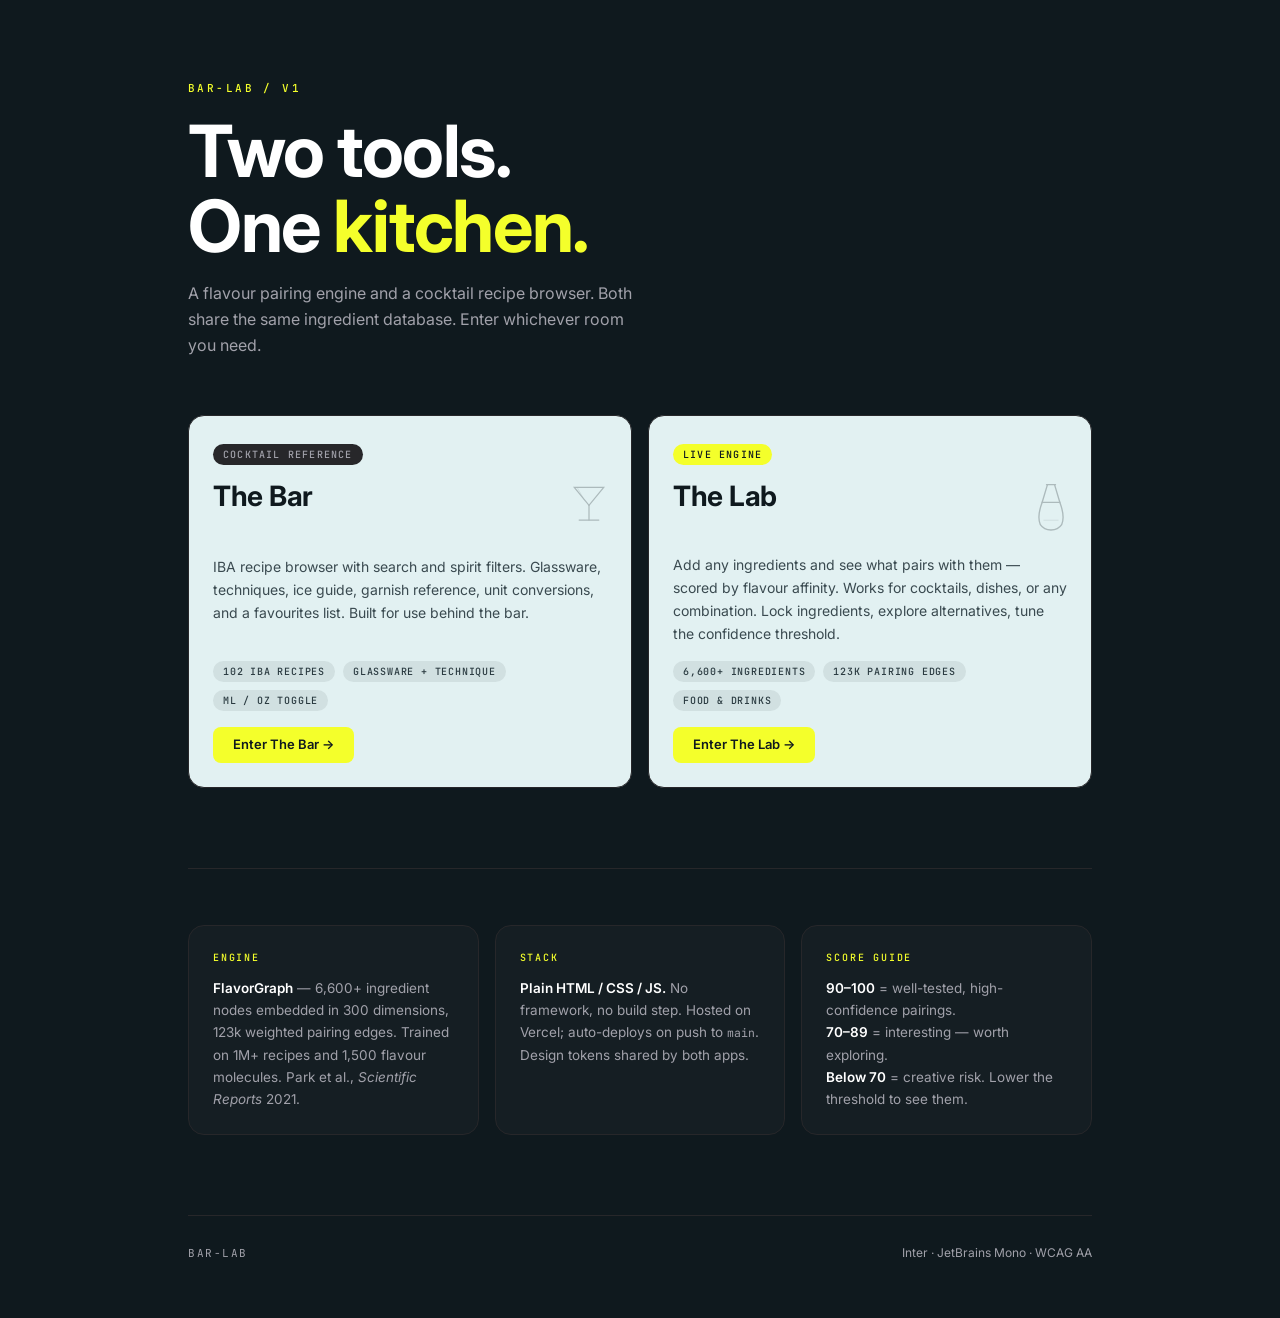
==== commit 86bd9ca7: "landing: Zenith-X hub page + rename tool to app.html - Rename index.html -> app.html (tool now at /a" ====
--- a/index.html
+++ b/index.html
@@ -4,36 +4,33 @@
 <meta charset="utf-8">
 <meta name="viewport" content="width=device-width, initial-scale=1">
 <title>Bar-Lab — Cocktail &amp; Flavour Tools</title>
-
+<!--
+  LANDING PAGE — shared between The Bar and The Lab.
+  Keep both index.html files in sync when updating this page.
+  The only differences between the two versions are the href values
+  on the .door-enter links (one points to ./app.html, the other to
+  the sister app's Vercel URL).
+-->
 <link rel="preconnect" href="https://fonts.googleapis.com">
 <link rel="preconnect" href="https://fonts.gstatic.com" crossorigin>
 <link href="https://fonts.googleapis.com/css2?family=Inter:wght@400;600;700&family=JetBrains+Mono:wght@500&display=swap" rel="stylesheet">
-
 <style>
-/* ════════════════════════════════════════════════════════
-   ZENITH-X DESIGN TOKENS
-   Source: design.md — dark-mode-first, Inter + JetBrains Mono
-   ════════════════════════════════════════════════════════ */
+/* ── Zenith-X design tokens (from design.md) ────────────── */
 :root{
-  --primary:   #F4FF2B;   /* brand accent — CTAs, highlights      */
-  --bg:        #0F191E;   /* page background                       */
-  --surface:   #E2F1F2;   /* card surfaces                         */
-  --text:      #FFFFFF;   /* primary text on dark                  */
-  --muted:     #A1A1AA;   /* secondary / metadata                  */
-  --border:    #27272A;   /* dividers, card outlines               */
-  --secondary: #0F191E;   /* dark text on light cards              */
-
-  --radius-card:    16px;
-  --radius-control:  8px;
-  --radius-pill:  9999px;
-
-  --sans: 'Inter', system-ui, -apple-system, sans-serif;
-  --mono: 'JetBrains Mono', 'Courier New', monospace;
-
-  --ease: cubic-bezier(.4,0,.2,1);
-}
-
-/* ── Reset ─────────────────────────────────────────────── */
+  --primary:   #F4FF2B;
+  --bg:        #0F191E;
+  --surface:   #E2F1F2;
+  --text:      #FFFFFF;
+  --muted:     #A1A1AA;
+  --border:    #27272A;
+  --on-card:   #0F191E;
+  --sans:      'Inter', system-ui, sans-serif;
+  --mono:      'JetBrains Mono', 'Courier New', monospace;
+  --ease:      cubic-bezier(.4,0,.2,1);
+  --r-card:    16px;
+  --r-ctrl:    8px;
+  --r-pill:    9999px;
+}
 *,*::before,*::after{ box-sizing:border-box; margin:0; padding:0; }
 html,body{ height:100%; }
 body{
@@ -42,18 +39,18 @@
   -webkit-font-smoothing:antialiased;
 }
 
-/* ── Layout ────────────────────────────────────────────── */
+/* ── Layout ─────────────────────────────────────────────── */
 .wrap{ max-width:960px; margin:0 auto; padding:0 28px; }
 
-/* ── Header ────────────────────────────────────────────── */
+/* ── Header ─────────────────────────────────────────────── */
 header{ padding:80px 0 56px; }
-.project-label{
+.project-tag{
   font-family:var(--mono); font-size:11px; font-weight:500;
   letter-spacing:.22em; text-transform:uppercase;
   color:var(--primary); display:block; margin-bottom:16px;
 }
 .hub-title{
-  font-size:clamp(40px,9vw,76px); font-weight:700;
+  font-size:clamp(38px,9vw,72px); font-weight:700;
   line-height:1.05; letter-spacing:-.02em;
   color:var(--text); margin-bottom:16px;
 }
@@ -63,153 +60,141 @@
   max-width:46ch; line-height:1.65;
 }
 
-/* ── Door grid ─────────────────────────────────────────── */
-.door-grid{
+/* ── Door grid ──────────────────────────────────────────── */
+.doors{
   display:grid; grid-template-columns:1fr;
   gap:16px; margin-bottom:80px;
 }
-@media(min-width:620px){ .door-grid{ grid-template-columns:1fr 1fr; } }
-
-/* Door = full-card link */
+@media(min-width:600px){ .doors{ grid-template-columns:1fr 1fr; } }
+
 .door{
   background:var(--surface); border:1px solid var(--border);
-  border-radius:var(--radius-card); padding:24px;
+  border-radius:var(--r-card); padding:24px;
   display:flex; flex-direction:column; gap:16px;
-  text-decoration:none; color:var(--secondary);
+  text-decoration:none; color:var(--on-card);
   transition:transform 200ms ease-out;
-  position:relative; overflow:hidden;
+  position:relative;
 }
 .door:hover{ transform:translateY(-3px); }
 .door:focus-visible{ outline:2px solid var(--primary); outline-offset:4px; }
 
-/* ── Door internals ────────────────────────────────────── */
+/* Tag row */
 .door-tag{
   font-family:var(--mono); font-size:10px; font-weight:500;
   letter-spacing:.12em; text-transform:uppercase;
-  background:var(--border); color:#A1A1AA;
-  border-radius:var(--radius-pill); padding:3px 10px;
+  background:var(--border); color:var(--muted);
+  border-radius:var(--r-pill); padding:3px 10px;
   display:inline-block; width:fit-content;
 }
-.door-tag.live{
-  background:var(--primary); color:var(--secondary);
-}
-.door-head{
-  display:flex; justify-content:space-between;
-  align-items:flex-start; gap:12px;
-}
+.door-tag.live{ background:var(--primary); color:var(--on-card); }
+
+/* Name row */
+.door-head{ display:flex; justify-content:space-between; align-items:flex-start; gap:12px; }
 .door-name{
   font-size:28px; font-weight:700; line-height:1.1;
-  letter-spacing:-.01em; color:var(--secondary);
-}
-.door-glyph{ color:var(--secondary); opacity:.3; flex:0 0 auto; }
-.door-desc{
-  font-size:14px; line-height:1.65;
-  color:#3a4a50; flex:1;
-}
-.door-chips{
-  display:flex; gap:8px; flex-wrap:wrap;
-}
+  letter-spacing:-.01em; color:var(--on-card);
+}
+.door-icon{ color:var(--on-card); opacity:.25; flex:0 0 auto; }
+
+/* Description */
+.door-desc{ font-size:14px; line-height:1.65; color:#3a4a50; flex:1; }
+
+/* Chips */
+.door-chips{ display:flex; gap:8px; flex-wrap:wrap; }
 .chip{
   font-family:var(--mono); font-size:10px; font-weight:500;
   letter-spacing:.08em; text-transform:uppercase;
   background:rgba(15,25,30,.08); color:#2a3a40;
-  border-radius:var(--radius-pill); padding:3px 10px;
-}
-.door-cta{
+  border-radius:var(--r-pill); padding:3px 10px;
+}
+
+/* Enter CTA */
+.door-enter{
   display:inline-flex; align-items:center; gap:8px;
   font-size:13px; font-weight:600;
-  color:var(--secondary); background:var(--primary);
-  border-radius:var(--radius-control); padding:8px 20px;
+  color:var(--on-card); background:var(--primary);
+  border-radius:var(--r-ctrl); padding:8px 20px;
+  width:fit-content; margin-top:auto;
   transition:transform 150ms ease-out;
-  width:fit-content; margin-top:auto;
-}
-.door:hover .door-cta{ transform:translateY(-1px); }
-
-/* ── Info strip ────────────────────────────────────────── */
-.info-strip{
+}
+.door:hover .door-enter{ transform:translateY(-1px); }
+
+/* ── Info strip ─────────────────────────────────────────── */
+.info{
   padding-top:56px; border-top:1px solid var(--border);
   display:grid; grid-template-columns:1fr;
   gap:16px; margin-bottom:80px;
 }
-@media(min-width:720px){ .info-strip{ grid-template-columns:repeat(3,1fr); } }
+@media(min-width:720px){ .info{ grid-template-columns:repeat(3,1fr); } }
 
 .info-card{
   padding:24px;
   background:rgba(255,255,255,.025);
   border:1px solid var(--border);
-  border-radius:var(--radius-card);
+  border-radius:var(--r-card);
 }
 .info-lbl{
   font-family:var(--mono); font-size:10px; font-weight:500;
   letter-spacing:.18em; text-transform:uppercase;
   color:var(--primary); display:block; margin-bottom:12px;
 }
-.info-body{
-  font-size:13.5px; color:var(--muted); line-height:1.65;
-}
+.info-body{ font-size:13.5px; color:var(--muted); line-height:1.65; }
 .info-body strong{ color:var(--text); font-weight:600; }
 .info-body em{ font-style:italic; }
 
-/* ── Footer ────────────────────────────────────────────── */
+/* ── Footer ─────────────────────────────────────────────── */
 footer{
   padding:28px 0 56px; border-top:1px solid var(--border);
   display:flex; align-items:center;
   justify-content:space-between; flex-wrap:wrap; gap:12px;
 }
-.footer-brand{
-  font-family:var(--mono); font-size:11px; font-weight:500;
-  letter-spacing:.14em; text-transform:uppercase;
-  color:var(--muted);
-}
-.footer-note{ font-size:12px; color:var(--muted); }
-.footer-note a{ color:var(--muted); text-underline-offset:.2em; }
+.footer-l{ font-family:var(--mono); font-size:11px; letter-spacing:.14em; text-transform:uppercase; color:var(--muted); }
+.footer-r{ font-size:12px; color:var(--muted); }
 </style>
 </head>
 <body>
 <div class="wrap">
 
-  <!-- ── Header ──────────────────────────────────────────── -->
   <header>
-    <span class="project-label">Bar-Lab / v1</span>
+    <span class="project-tag">Bar-Lab / v1</span>
     <h1 class="hub-title">Two tools.<br>One <span>kitchen.</span></h1>
-    <p class="hub-sub">A cocktail recipe browser and a live flavour pairing engine. Both share the same ingredient database. Enter whichever room you need.</p>
+    <p class="hub-sub">A flavour pairing engine and a cocktail recipe browser. Both share the same ingredient database. Enter whichever room you need.</p>
   </header>
 
-  <!-- ── Doors ───────────────────────────────────────────── -->
-  <div class="door-grid">
-
-    <!-- The Bar -->
-    <a class="door" href="The Bar/index.html">
+  <div class="doors">
+
+    <!-- The Bar — this is The Bar's URL, so Enter goes to ./app.html -->
+    <a class="door" href="./app.html">
       <div><span class="door-tag">Cocktail Reference</span></div>
       <div class="door-head">
         <h2 class="door-name">The Bar</h2>
-        <span class="door-glyph" aria-hidden="true">
-          <svg width="40" height="56" viewBox="0 0 44 60" fill="none"
-               stroke="currentColor" stroke-width="1.4" stroke-linecap="round">
+        <span class="door-icon" aria-hidden="true">
+          <svg width="36" height="52" viewBox="0 0 44 60" fill="none"
+               stroke="currentColor" stroke-width="1.5" stroke-linecap="round">
             <path d="M4,6 H40 L22,28 Z"/>
-            <line x1="8"  y1="7"  x2="16" y2="21" stroke-width=".7" opacity=".6"/>
+            <line x1="8"  y1="7"  x2="16" y2="21" stroke-width=".8" opacity=".5"/>
             <line x1="22" y1="28" x2="22" y2="46"/>
             <line x1="10" y1="46" x2="34" y2="46"/>
           </svg>
         </span>
       </div>
-      <p class="door-desc">IBA recipe browser with search and spirit filters. Glassware, techniques, ice guide, garnish reference, unit conversions, and a favourites collection.</p>
+      <p class="door-desc">IBA recipe browser with search and spirit filters. Glassware, techniques, ice guide, garnish reference, unit conversions, and a favourites list. Built for use behind the bar.</p>
       <div class="door-chips">
         <span class="chip">102 IBA recipes</span>
         <span class="chip">Glassware + Technique</span>
         <span class="chip">ml / oz toggle</span>
       </div>
-      <span class="door-cta">Enter →</span>
+      <span class="door-enter">Enter The Bar →</span>
     </a>
 
-    <!-- The Lab -->
-    <a class="door" href="The Lab/index.html">
+    <!-- The Lab — cross-link to the sister app's Vercel URL -->
+    <a class="door" href="https://the-lab-pearl-tau.vercel.app/app.html">
       <div><span class="door-tag live">Live engine</span></div>
       <div class="door-head">
         <h2 class="door-name">The Lab</h2>
-        <span class="door-glyph" aria-hidden="true">
-          <svg width="32" height="52" viewBox="0 0 36 56" fill="none"
-               stroke="currentColor" stroke-width="1.4" stroke-linecap="round">
+        <span class="door-icon" aria-hidden="true">
+          <svg width="32" height="50" viewBox="0 0 36 56" fill="none"
+               stroke="currentColor" stroke-width="1.5" stroke-linecap="round">
             <line x1="13" y1="4"  x2="23" y2="4"/>
             <line x1="14" y1="4"  x2="8"  y2="24"/>
             <line x1="22" y1="4"  x2="28" y2="24"/>
@@ -218,48 +203,48 @@
           </svg>
         </span>
       </div>
-      <p class="door-desc">Add any ingredients, get ranked compatibility scores from the FlavorGraph engine. Lock ingredients, explore alternatives, tune the confidence threshold.</p>
+      <p class="door-desc">Add any ingredients and see what pairs with them — scored by flavour affinity. Works for cocktails, dishes, or any combination. Lock ingredients, explore alternatives, tune the confidence threshold.</p>
       <div class="door-chips">
         <span class="chip">6,600+ ingredients</span>
         <span class="chip">123k pairing edges</span>
-        <span class="chip">Live Supabase RPC</span>
-      </div>
-      <span class="door-cta">Enter →</span>
+        <span class="chip">Food &amp; drinks</span>
+      </div>
+      <span class="door-enter">Enter The Lab →</span>
     </a>
 
-  </div><!-- /door-grid -->
-
-  <!-- ── Info strip ───────────────────────────────────────── -->
-  <section class="info-strip">
+  </div>
+
+  <section class="info">
     <div class="info-card">
-      <span class="info-lbl">Backend</span>
+      <span class="info-lbl">Engine</span>
       <p class="info-body">
-        <strong>Supabase FlavorGraph</strong> — 6,600+ ingredient nodes with 300-dimensional embeddings,
-        123k weighted pairing edges. Shared by both apps. Read-only anon key, safe in client.
+        <strong>FlavorGraph</strong> — 6,600+ ingredient nodes embedded in 300 dimensions,
+        123k weighted pairing edges. Trained on 1M+ recipes and 1,500 flavour molecules.
+        Park et al., <em>Scientific Reports</em> 2021.
       </p>
     </div>
     <div class="info-card">
       <span class="info-lbl">Stack</span>
       <p class="info-body">
-        <strong>Plain HTML / CSS / JS.</strong> No framework, no build step, no npm.
-        Hosted on Vercel; auto-deploys on push to <code style="font-family:var(--mono);font-size:.85em">main</code>.
-        <code style="font-family:var(--mono);font-size:.85em">tokens.css</code> shared by both apps.
+        <strong>Plain HTML / CSS / JS.</strong> No framework, no build step.
+        Hosted on Vercel; auto-deploys on push to
+        <code style="font-family:var(--mono);font-size:.85em">main</code>.
+        Design tokens shared by both apps.
       </p>
     </div>
     <div class="info-card">
-      <span class="info-lbl">Data</span>
+      <span class="info-lbl">Score guide</span>
       <p class="info-body">
-        Park et al., <em>FlavorGraph</em>, <em>Scientific Reports</em> 2021.
-        <strong>102 IBA cocktail recipes</strong> in Supabase.
-        FlavorGraph trained on 1M+ recipes and 1,500 flavor molecules.
+        <strong>90–100</strong> = well-tested, high-confidence pairings.<br>
+        <strong>70–89</strong> = interesting — worth exploring.<br>
+        <strong>Below 70</strong> = creative risk. Lower the threshold to see them.
       </p>
     </div>
   </section>
 
-  <!-- ── Footer ──────────────────────────────────────────── -->
   <footer>
-    <span class="footer-brand">Bar-Lab</span>
-    <span class="footer-note">Fonts: Inter · JetBrains Mono · WCAG AA validated</span>
+    <span class="footer-l">Bar-Lab</span>
+    <span class="footer-r">Inter · JetBrains Mono · WCAG AA</span>
   </footer>
 
 </div>
